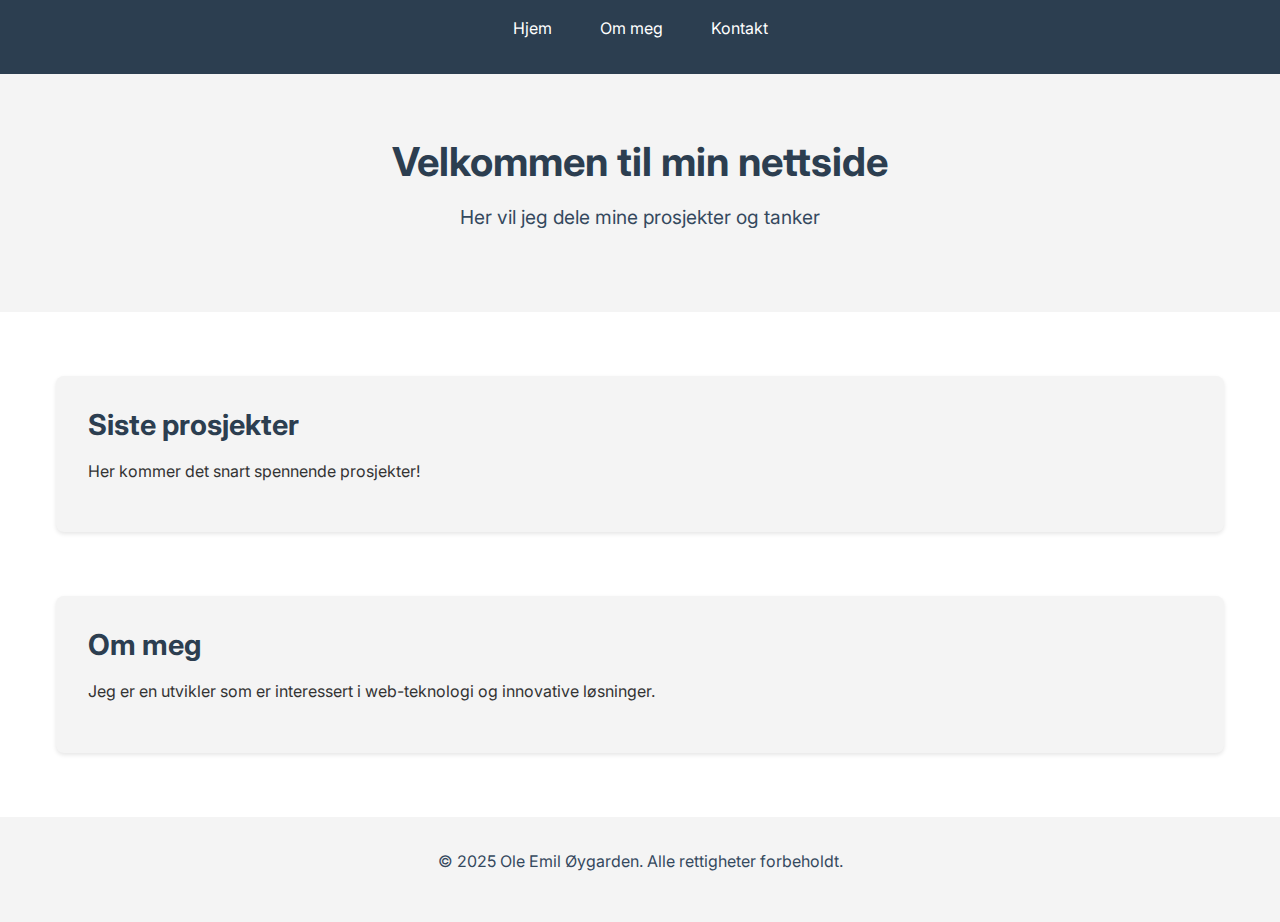
==== index.html @ d4e992e5 "Endret navn til Ole Emil Øygarden" ====
<!DOCTYPE html>
<html lang="no">
<head>
    <!-- 
    Meta-tagger er viktige for:
    - Riktig tegnsett (charset)
    - Responsivt design (viewport)
    - SEO (søkemotoroptimalisering)
    -->
    <meta charset="UTF-8">
    <meta name="viewport" content="width=device-width, initial-scale=1.0">
    <title>Ole Emil Øygarden</title>
    
    <!-- 
    CSS-filer lastes i denne rekkefølgen fordi:
    1. variables.css definerer globale variabler
    2. normalize.css nullstiller nettleser-standarder
    3. main.css inneholder dine egne stiler
    -->
    <link rel="stylesheet" href="css/variables.css">
    <link rel="stylesheet" href="css/normalize.css">
    <link rel="stylesheet" href="css/main.css">
    
    <!-- 
    Google Fonts gir deg tilgang til profesjonelle fonter
    Du kan endre fonten ved å bytte 'Inter' med en annen font fra fonts.google.com 
    -->
    <link rel="stylesheet" href="https://fonts.googleapis.com/css2?family=Inter:wght@400;500;700&display=swap">
</head>
<body>
    <!-- 
    Navigasjonsmenyen (nav) vises øverst på alle sider
    For å legge til flere menypunkter, legg til flere <li> elementer
    -->
    <nav>
        <div class="container">
            <ul>
                <li><a href="index.html">Hjem</a></li>
                <li><a href="pages/about.html">Om meg</a></li>
                <li><a href="pages/contact.html">Kontakt</a></li>
            </ul>
        </div>
    </nav>

    <!-- 
    Header-seksjonen er det første besøkende ser
    Dette er et bra sted å endre hovedoverskriften og intro-teksten
    -->
    <header>
        <div class="container">
            <h1>Velkommen til min nettside</h1>
            <p>Her vil jeg dele mine prosjekter og tanker</p>
        </div>
    </header>

    <!-- 
    Hovedinnholdet på siden organiseres i seksjoner
    Hver content-section får automatisk styling fra CSS
    Du kan legge til flere seksjoner ved å kopiere hele section-blokken
    -->
    <main class="container">
        <section class="content-section">
            <h2>Siste prosjekter</h2>
            <p>Her kommer det snart spennende prosjekter!</p>
        </section>

        <section class="content-section">
            <h2>Om meg</h2>
            <p>Jeg er en utvikler som er interessert i web-teknologi og innovative løsninger.</p>
        </section>
    </main>

    <!-- 
    Footer vises nederst på alle sider
    Her kan du legge til kontaktinfo, sosiale medier-lenker, eller andre viktige lenker
    -->
    <footer>
        <div class="container">
            <p>&copy; 2025 Ole Emil Øygarden. Alle rettigheter forbeholdt.</p>
        </div>
    </footer>

    <!-- 
    JavaScript-filen lastes til slutt for bedre ytelse
    Her kan du legge til interaktiv funksjonalitet senere
    -->
    <script src="js/main.js"></script>
</body>
</html>
---- css/variables.css ----
/* variables.css */
:root {
    /* 
    Fargepalett - Endre disse verdiene for å oppdatere alle farger på nettsiden
    Du kan finne nye farger ved å bruke verktøy som coolors.co 
    */
    --primary-color: #2c3e50;    /* Hovedfarge, brukes i navigasjon */
    --secondary-color: #34495e;   /* Sekundærfarge, brukes for hover-effekter */
    --accent-color: #3498db;      /* Aksentfarge, brukes for å fremheve elementer */
    --background-color: #ffffff;  /* Bakgrunnsfarge for hele siden */
    --text-color: #333333;       /* Standard tekstfarge */
    --light-gray: #f4f4f4;       /* Brukes for å skille seksjoner */
    
    /* 
    Typografi - Disse verdiene styrer all tekst på nettsiden
    Endre font-family for å bruke andre fonter (husk å oppdatere Google Fonts lenken i HTML)
    */
    --font-primary: 'Inter', system-ui, -apple-system, sans-serif;
    --font-size-base: 16px;      /* Grunnleggende tekststørrelse */
    --line-height-base: 1.6;     /* Linjehøyde for bedre lesbarhet */
    
    /* 
    Spacing - Disse verdiene brukes for å skape konsistent mellomrom
    Endre disse for å justere luft mellom elementer 
    */
    --spacing-xs: 0.25rem;       /* 4px - Minimalt mellomrom */
    --spacing-sm: 0.5rem;        /* 8px - Lite mellomrom */
    --spacing-md: 1rem;          /* 16px - Standard mellomrom */
    --spacing-lg: 2rem;          /* 32px - Stort mellomrom */
    --spacing-xl: 4rem;          /* 64px - Ekstra stort mellomrom */
    
    /* 
    Container - Styrer bredden på innholdet
    Endre max-width for å gjøre siden bredere eller smalere
    */
    --max-width: 1200px;
    --content-padding: var(--spacing-md);
    
    /* 
    Border - Styrer utseendet på kanter og avrundede hjørner
    Endre disse for å justere visuell stil på bokser og knapper
    */
    --border-radius: 8px;
    --border-width: 1px;
    --border-color: #e1e1e1;
}
---- css/main.css ----
/* main.css */

/*
===============================
GRUNNLEGGENDE LAYOUT
===============================
Container-klassen brukes for å sentrere innhold og gi konsistent bredde.
Den brukes rundt hovedinnholdet i hver seksjon av nettsiden.
*/
.container {
    max-width: var(--max-width);        /* Maksbredde fra variables.css */
    margin: 0 auto;                     /* Sentrerer innholdet horisontalt */
    padding: 0 var(--content-padding);  /* Gir luft på sidene */
}

/*
===============================
NAVIGASJONSMENY
===============================
Styler navigasjonsmenyen øverst på siden.
For å endre menyens utseende kan du justere:
- background-color for å endre bakgrunnsfargen
- padding for å endre høyden
- gap for å endre avstanden mellom lenkene
*/
nav {
    background-color: var(--primary-color);
    padding: var(--spacing-md) 0;
    color: white;
}

/* Fjerner punkter fra menylisten og setter opp horisontal meny */
nav ul {
    list-style: none;
    display: flex;                /* Gjør menyen horisontal */
    gap: var(--spacing-md);      /* Mellomrom mellom menyvalg */
    justify-content: center;      /* Sentrerer menyvalgene */
}

/* Styling av lenker i navigasjonsmenyen */
nav a {
    color: white;
    text-decoration: none;
    padding: var(--spacing-sm) var(--spacing-md);
    border-radius: var(--border-radius);
    transition: background-color 0.3s ease; /* Myk overgang ved hover */
}

/* Hover-effekt når man holder musepekeren over lenker */
nav a:hover {
    background-color: var(--secondary-color);
}

/*
===============================
HEADER-SEKSJON
===============================
Styler den store header-seksjonen øverst på siden.
Dette er det første besøkende ser, så det er viktig at den ser bra ut.
*/
header {
    background-color: var(--light-gray);
    padding: var(--spacing-xl) 0;        /* Stor vertikal padding for visuell effekt */
    margin-bottom: var(--spacing-xl);    /* Luft under headeren */
    text-align: center;                  /* Sentrert tekst */
}

/* Styling av overskrift i header */
header h1 {
    color: var(--primary-color);
    margin-bottom: var(--spacing-md);
    font-size: 2.5rem;                   /* Stor overskrift */
}

/* Styling av undertekst i header */
header p {
    color: var(--secondary-color);
    font-size: 1.2rem;                   /* Litt større enn normal tekst */
}

/*
===============================
INNHOLDSSEKSJONER
===============================
Styler de ulike innholdsseksjonene på siden.
Hver seksjon er en 'content-section' med egen bakgrunn og padding.
*/
.content-section {
    background-color: var(--light-gray);
    padding: var(--spacing-lg);          /* God padding rundt innholdet */
    margin-bottom: var(--spacing-xl);    /* Luft mellom seksjoner */
    border-radius: var(--border-radius); /* Avrundede hjørner */
    box-shadow: 0 2px 4px rgba(0,0,0,0.1); /* Lett skygge for dybde */
}

/* Styling av overskrifter i innholdsseksjoner */
.content-section h2 {
    color: var(--primary-color);
    margin-bottom: var(--spacing-md);
    font-size: 1.8rem;
}

/* Styling av tekst i innholdsseksjoner */
.content-section p {
    color: var(--text-color);
    margin-bottom: var(--spacing-md);
    line-height: var(--line-height-base);
}

/*
===============================
FOOTER (BUNNTEKST)
===============================
Styler bunnteksten som vises nederst på siden.
*/
footer {
    background-color: var(--light-gray);
    padding: var(--spacing-lg) 0;
    margin-top: var(--spacing-xl);
    text-align: center;
}

footer p {
    color: var(--secondary-color);
}

/*
===============================
RESPONSIVE DESIGN
===============================
Disse reglene trer i kraft på mindre skjermer (under 768px bredde).
Dette sikrer at nettsiden ser bra ut på mobil og nettbrett.
*/
@media (max-width: 768px) {
    /* Endrer navigasjonsmenyen til vertikal på små skjermer */
    nav ul {
        flex-direction: column;    /* Stacker menyvalg vertikalt */
        align-items: center;       /* Sentrerer menyvalg */
        gap: var(--spacing-sm);    /* Mindre mellomrom mellom valg */
    }
    
    /* Justerer header-padding på små skjermer */
    header {
        padding: var(--spacing-lg) 0;
    }
    
    /* Mindre tekststørrelser på mobil */
    header h1 {
        font-size: 2rem;
    }
    
    /* Mindre padding i innholdsseksjoner */
    .content-section {
        padding: var(--spacing-md);
    }
}

/*
===============================
NYTTIGE HJELPEKLASSER
===============================
Disse klassene kan du legge til på HTML-elementer for å oppnå
spesifikke stiler uten å måtte skrive ny CSS.
*/
.text-center { text-align: center; }
.margin-bottom { margin-bottom: var(--spacing-lg); }
.padding-large { padding: var(--spacing-xl); }
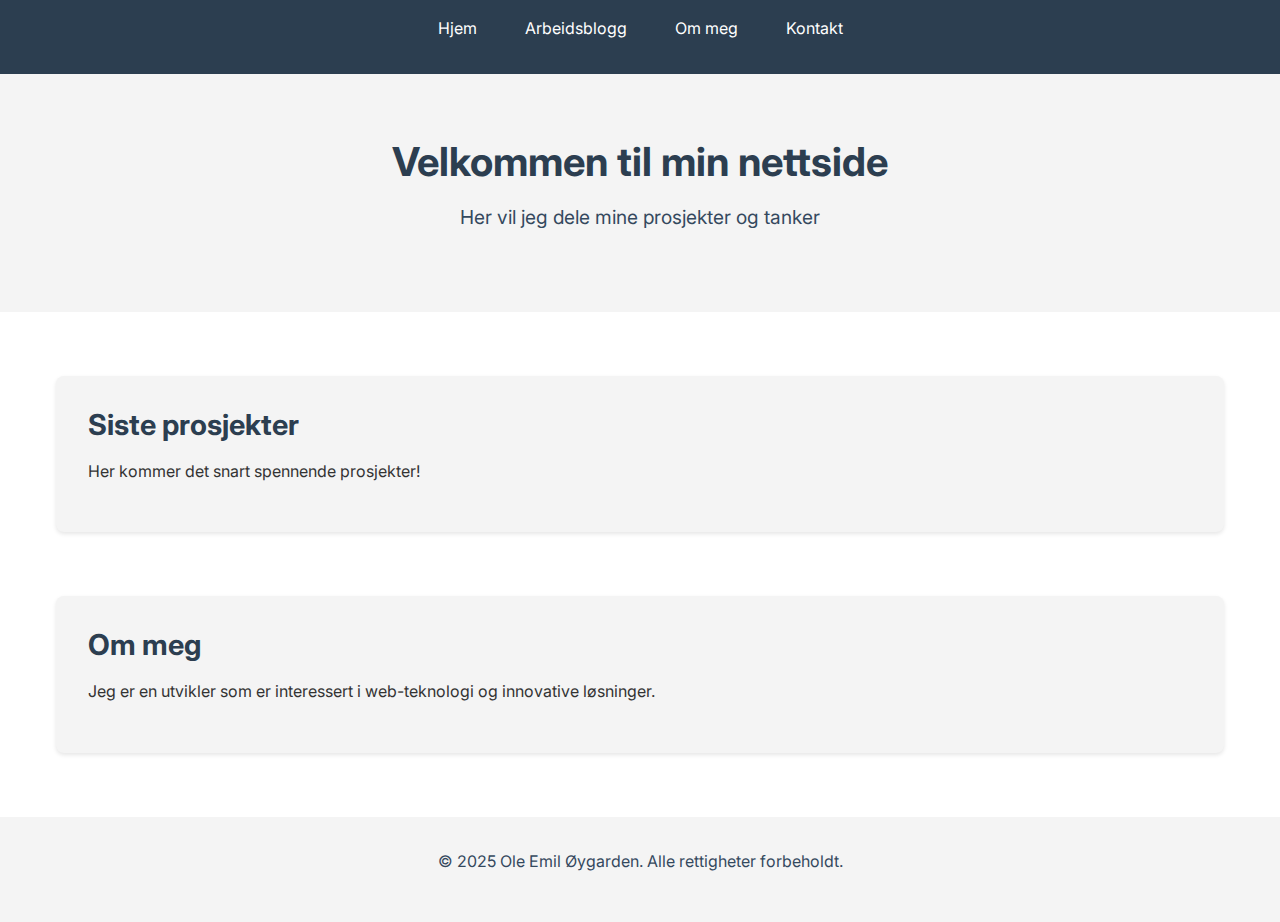
==== commit ad755e43: "Lagt til Blogg fane" ====
--- a/index.html
+++ b/index.html
@@ -36,6 +36,7 @@
         <div class="container">
             <ul>
                 <li><a href="index.html">Hjem</a></li>
+                <li><a href="pages/blogg.html">Arbeidsblogg</a></li>
                 <li><a href="pages/about.html">Om meg</a></li>
                 <li><a href="pages/contact.html">Kontakt</a></li>
             </ul>
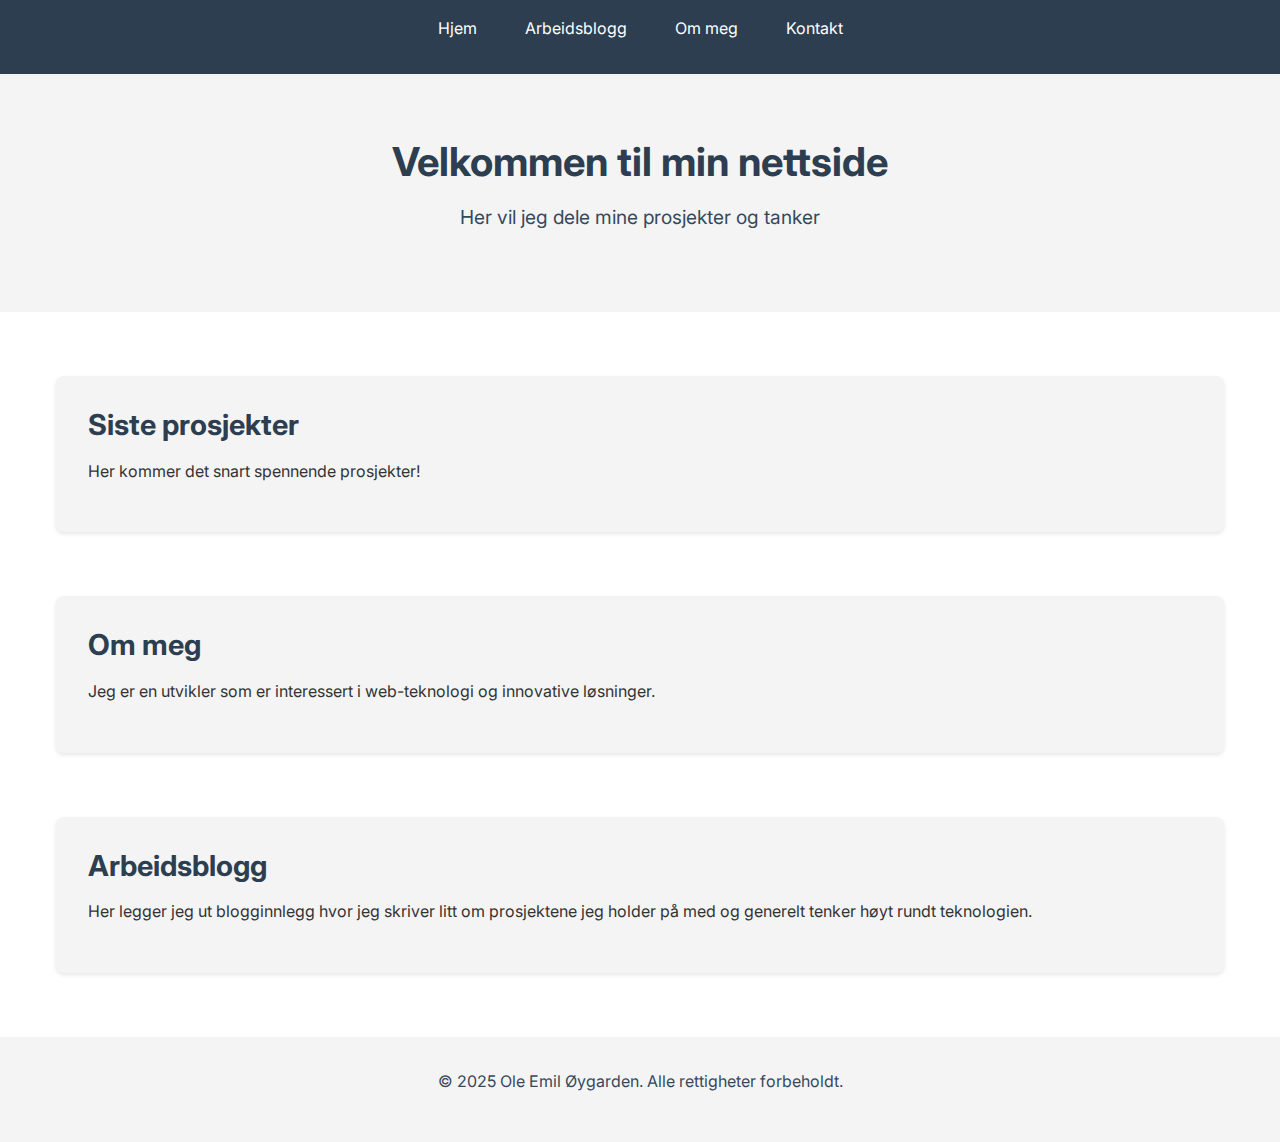
==== commit 0b0f47a7: "Lagt til Blogg card" ====
--- a/index.html
+++ b/index.html
@@ -69,6 +69,11 @@
             <h2>Om meg</h2>
             <p>Jeg er en utvikler som er interessert i web-teknologi og innovative løsninger.</p>
         </section>
+
+        <section class="content-section">
+            <h2>Arbeidsblogg</h2>
+            <p>Her legger jeg ut blogginnlegg hvor jeg skriver litt om prosjektene jeg holder på med og generelt tenker høyt rundt teknologien.</p>
+        </section>
     </main>
 
     <!-- 
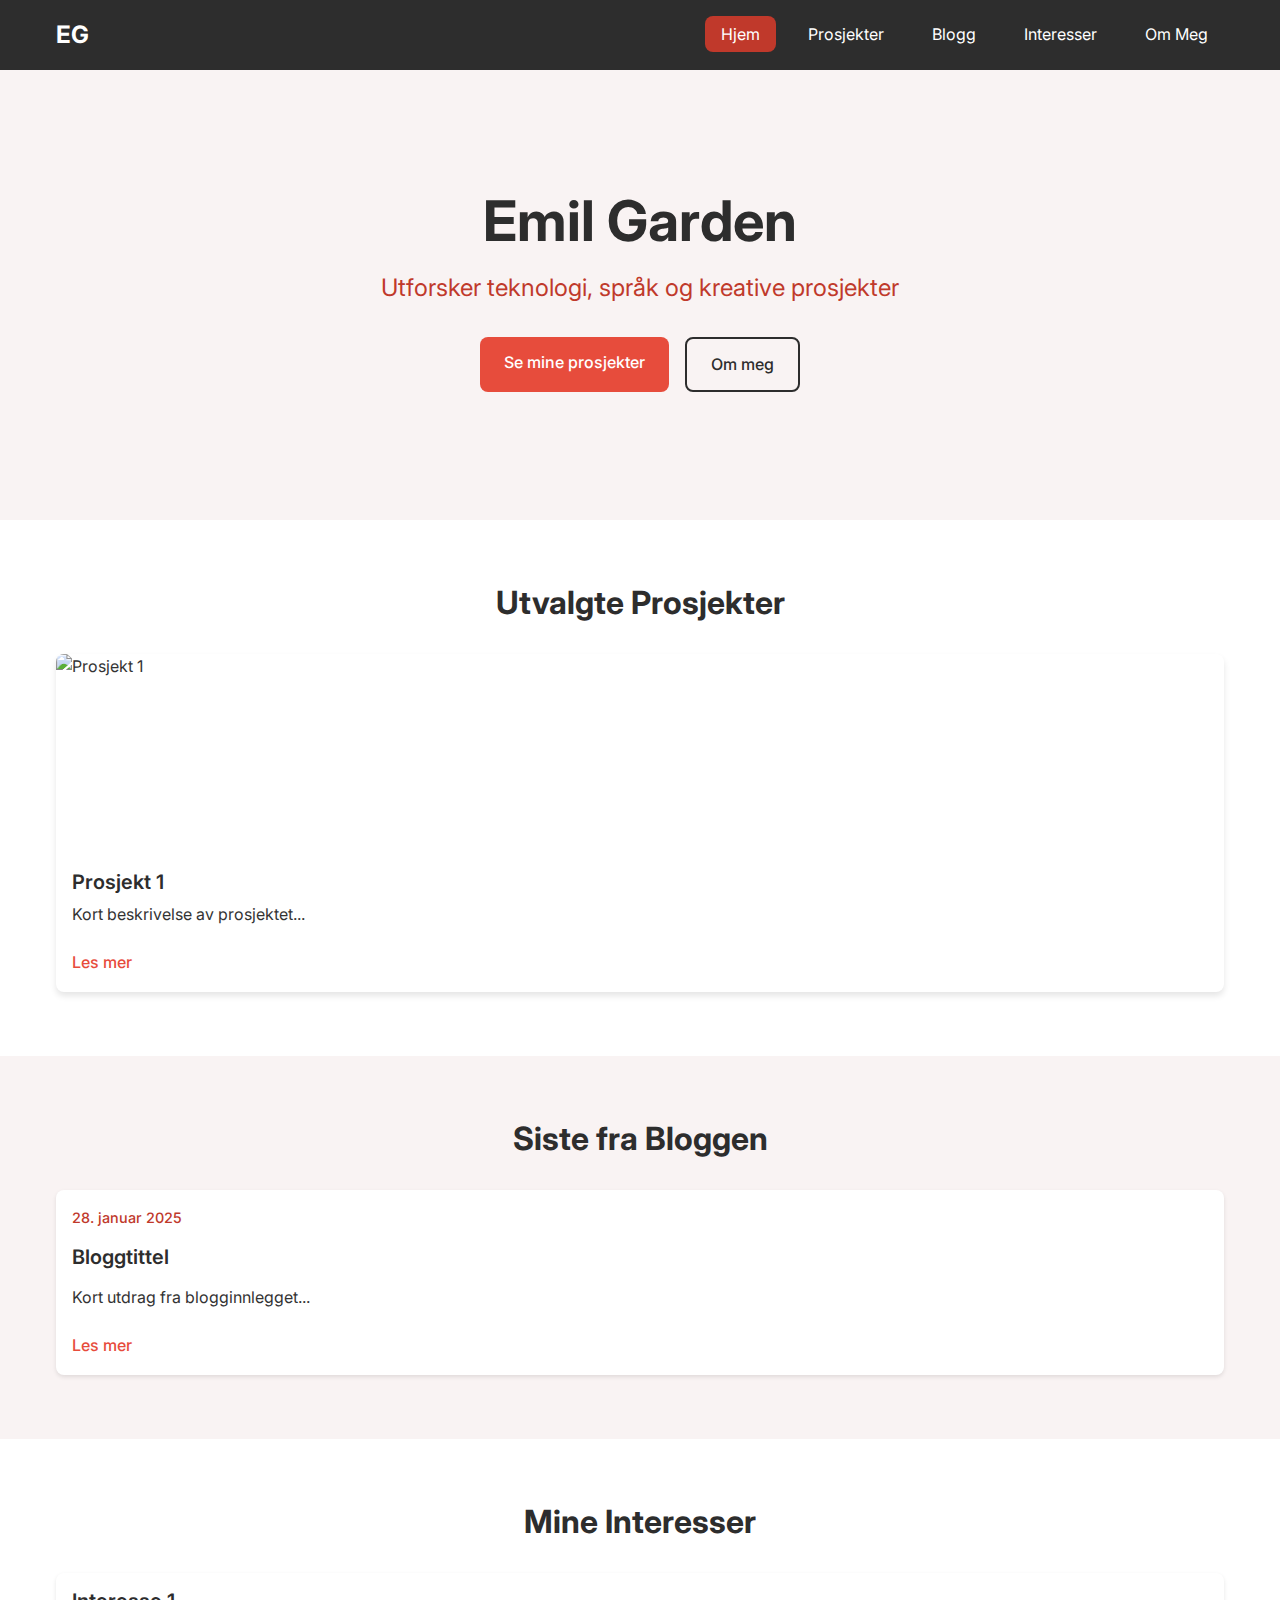
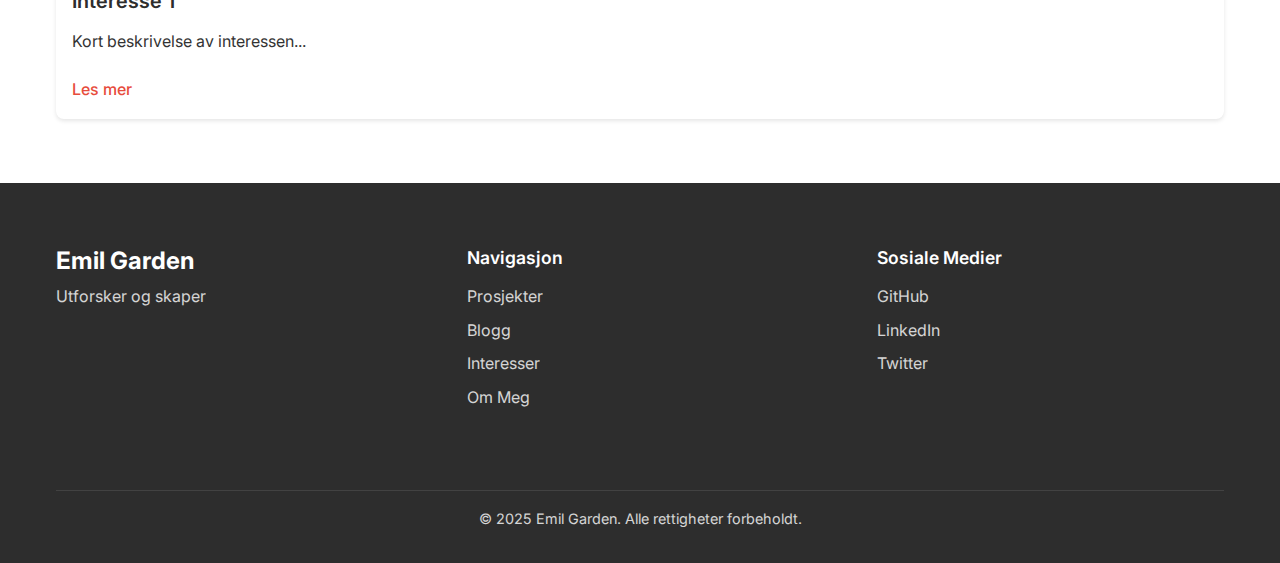
==== commit 5383b0c7: "Lagt inn masse som første iterasjon" ====
--- a/index.html
+++ b/index.html
@@ -1,95 +1,134 @@
 <!DOCTYPE html>
 <html lang="no">
 <head>
-    <!-- 
-    Meta-tagger er viktige for:
-    - Riktig tegnsett (charset)
-    - Responsivt design (viewport)
-    - SEO (søkemotoroptimalisering)
-    -->
     <meta charset="UTF-8">
     <meta name="viewport" content="width=device-width, initial-scale=1.0">
-    <title>Ole Emil Øygarden</title>
-    
-    <!-- 
-    CSS-filer lastes i denne rekkefølgen fordi:
-    1. variables.css definerer globale variabler
-    2. normalize.css nullstiller nettleser-standarder
-    3. main.css inneholder dine egne stiler
-    -->
+    <title>Emil Garden - Portfolio & Blog</title>
     <link rel="stylesheet" href="css/variables.css">
     <link rel="stylesheet" href="css/normalize.css">
     <link rel="stylesheet" href="css/main.css">
-    
-    <!-- 
-    Google Fonts gir deg tilgang til profesjonelle fonter
-    Du kan endre fonten ved å bytte 'Inter' med en annen font fra fonts.google.com 
-    -->
     <link rel="stylesheet" href="https://fonts.googleapis.com/css2?family=Inter:wght@400;500;700&display=swap">
 </head>
 <body>
-    <!-- 
-    Navigasjonsmenyen (nav) vises øverst på alle sider
-    For å legge til flere menypunkter, legg til flere <li> elementer
-    -->
-    <nav>
+    <!-- Hovednavigasjon -->
+    <nav class="main-nav">
         <div class="container">
-            <ul>
-                <li><a href="index.html">Hjem</a></li>
-                <li><a href="pages/blogg.html">Arbeidsblogg</a></li>
-                <li><a href="pages/about.html">Om meg</a></li>
-                <li><a href="pages/contact.html">Kontakt</a></li>
-            </ul>
+            <div class="nav-content">
+                <div class="nav-brand">
+                    <a href="index.html">EG</a>
+                </div>
+                <ul class="nav-links">
+                    <li><a href="index.html" class="active">Hjem</a></li>
+                    <li><a href="prosjekter/index.html">Prosjekter</a></li>
+                    <li><a href="blogg/index.html">Blogg</a></li>
+                    <li><a href="interesser/index.html">Interesser</a></li>
+                    <li><a href="om/index.html">Om Meg</a></li>
+                </ul>
+            </div>
         </div>
     </nav>
 
-    <!-- 
-    Header-seksjonen er det første besøkende ser
-    Dette er et bra sted å endre hovedoverskriften og intro-teksten
-    -->
-    <header>
+    <!-- Hero-seksjon -->
+    <header class="hero">
         <div class="container">
-            <h1>Velkommen til min nettside</h1>
-            <p>Her vil jeg dele mine prosjekter og tanker</p>
+            <div class="hero-content">
+                <h1>Emil Garden</h1>
+                <p class="hero-subtitle">Utforsker teknologi, språk og kreative prosjekter</p>
+                <div class="hero-buttons">
+                    <a href="prosjekter/index.html" class="btn btn-primary">Se mine prosjekter</a>
+                    <a href="om/index.html" class="btn btn-secondary">Om meg</a>
+                </div>
+            </div>
         </div>
     </header>
 
-    <!-- 
-    Hovedinnholdet på siden organiseres i seksjoner
-    Hver content-section får automatisk styling fra CSS
-    Du kan legge til flere seksjoner ved å kopiere hele section-blokken
-    -->
-    <main class="container">
-        <section class="content-section">
-            <h2>Siste prosjekter</h2>
-            <p>Her kommer det snart spennende prosjekter!</p>
+    <main>
+        <!-- Utvalgte prosjekter -->
+        <section class="featured-projects">
+            <div class="container">
+                <h2 class="section-title">Utvalgte Prosjekter</h2>
+                <div class="project-grid">
+                    <!-- Prosjektkort vil legges til her -->
+                    <article class="project-card">
+                        <div class="project-image">
+                            <img src="assets/images/placeholder.jpg" alt="Prosjekt 1">
+                        </div>
+                        <div class="project-content">
+                            <h3>Prosjekt 1</h3>
+                            <p>Kort beskrivelse av prosjektet...</p>
+                            <a href="#" class="project-link">Les mer</a>
+                        </div>
+                    </article>
+                    <!-- Flere prosjektkort her -->
+                </div>
+            </div>
         </section>
 
-        <section class="content-section">
-            <h2>Om meg</h2>
-            <p>Jeg er en utvikler som er interessert i web-teknologi og innovative løsninger.</p>
+        <!-- Siste blogginnlegg -->
+        <section class="latest-posts">
+            <div class="container">
+                <h2 class="section-title">Siste fra Bloggen</h2>
+                <div class="post-grid">
+                    <article class="post-card">
+                        <div class="post-content">
+                            <span class="post-date">28. januar 2025</span>
+                            <h3>Bloggtittel</h3>
+                            <p>Kort utdrag fra blogginnlegget...</p>
+                            <a href="#" class="post-link">Les mer</a>
+                        </div>
+                    </article>
+                    <!-- Flere bloggkort her -->
+                </div>
+            </div>
         </section>
 
-        <section class="content-section">
-            <h2>Arbeidsblogg</h2>
-            <p>Her legger jeg ut blogginnlegg hvor jeg skriver litt om prosjektene jeg holder på med og generelt tenker høyt rundt teknologien.</p>
+        <!-- Interesser -->
+        <section class="interests">
+            <div class="container">
+                <h2 class="section-title">Mine Interesser</h2>
+                <div class="interests-grid">
+                    <article class="interest-card">
+                        <div class="interest-content">
+                            <h3>Interesse 1</h3>
+                            <p>Kort beskrivelse av interessen...</p>
+                            <a href="#" class="interest-link">Les mer</a>
+                        </div>
+                    </article>
+                    <!-- Flere interessekort her -->
+                </div>
+            </div>
         </section>
     </main>
 
-    <!-- 
-    Footer vises nederst på alle sider
-    Her kan du legge til kontaktinfo, sosiale medier-lenker, eller andre viktige lenker
-    -->
     <footer>
         <div class="container">
-            <p>&copy; 2025 Ole Emil Øygarden. Alle rettigheter forbeholdt.</p>
+            <div class="footer-content">
+                <div class="footer-left">
+                    <h3>Emil Garden</h3>
+                    <p>Utforsker og skaper</p>
+                </div>
+                <div class="footer-nav">
+                    <h4>Navigasjon</h4>
+                    <ul>
+                        <li><a href="prosjekter/index.html">Prosjekter</a></li>
+                        <li><a href="blogg/index.html">Blogg</a></li>
+                        <li><a href="interesser/index.html">Interesser</a></li>
+                        <li><a href="om/index.html">Om Meg</a></li>
+                    </ul>
+                </div>
+                <div class="footer-social">
+                    <h4>Sosiale Medier</h4>
+                    <ul>
+                        <li><a href="#">GitHub</a></li>
+                        <li><a href="#">LinkedIn</a></li>
+                        <li><a href="#">Twitter</a></li>
+                    </ul>
+                </div>
+            </div>
+            <div class="footer-bottom">
+                <p>&copy; 2025 Emil Garden. Alle rettigheter forbeholdt.</p>
+            </div>
         </div>
     </footer>
-
-    <!-- 
-    JavaScript-filen lastes til slutt for bedre ytelse
-    Her kan du legge til interaktiv funksjonalitet senere
-    -->
-    <script src="js/main.js"></script>
 </body>
 </html>--- a/css/variables.css
+++ b/css/variables.css
@@ -4,12 +4,12 @@
     Fargepalett - Endre disse verdiene for å oppdatere alle farger på nettsiden
     Du kan finne nye farger ved å bruke verktøy som coolors.co 
     */
-    --primary-color: #2c3e50;    /* Hovedfarge, brukes i navigasjon */
-    --secondary-color: #34495e;   /* Sekundærfarge, brukes for hover-effekter */
-    --accent-color: #3498db;      /* Aksentfarge, brukes for å fremheve elementer */
-    --background-color: #ffffff;  /* Bakgrunnsfarge for hele siden */
-    --text-color: #333333;       /* Standard tekstfarge */
-    --light-gray: #f4f4f4;       /* Brukes for å skille seksjoner */
+    --primary-color: #2D2D2D;     /* Mørk grå - for header */
+    --secondary-color: #C0392B;   /* Dyp rød - for hover */
+    --accent-color: #E74C3C;      /* Livlig rød - for aksenter */
+    --background-color: #FFFFFF;  /* Ren hvit - for bakgrunn */
+    --text-color: #333333;       /* Nesten svart - for tekst */
+    --light-gray: #F9F3F3;       /* Rosa-tonet lys - for seksjoner */
     
     /* 
     Typografi - Disse verdiene styrer all tekst på nettsiden
--- a/css/main.css
+++ b/css/main.css
@@ -2,166 +2,498 @@
 
 /*
 ===============================
-GRUNNLEGGENDE LAYOUT
-===============================
-Container-klassen brukes for å sentrere innhold og gi konsistent bredde.
-Den brukes rundt hovedinnholdet i hver seksjon av nettsiden.
-*/
-.container {
-    max-width: var(--max-width);        /* Maksbredde fra variables.css */
-    margin: 0 auto;                     /* Sentrerer innholdet horisontalt */
-    padding: 0 var(--content-padding);  /* Gir luft på sidene */
-}
-
-/*
-===============================
-NAVIGASJONSMENY
-===============================
-Styler navigasjonsmenyen øverst på siden.
-For å endre menyens utseende kan du justere:
-- background-color for å endre bakgrunnsfargen
-- padding for å endre høyden
-- gap for å endre avstanden mellom lenkene
-*/
-nav {
+GENERELLE STILER
+===============================
+*/
+/* Container begrenser innholdets bredde og sentrerer det på siden
+   --max-width og --spacing-md er definert i variables.css */
+   .container {
+    max-width: var(--max-width);
+    margin: 0 auto; /* Sentrerer container horisontalt */
+    padding: 0 var(--spacing-md); /* Legger til luft på sidene */
+}
+
+/* Styling for alle seksjoners overskrifter */
+.section-title {
+    font-size: 2rem; /* Størrelse på overskrift */
+    color: var(--primary-color); /* Fargen definert i variables.css */
+    margin-bottom: var(--spacing-lg); /* Avstand til innholdet under */
+    text-align: center;
+}
+
+/* Basis knappestil som brukes av alle knapper */
+.btn {
+    display: inline-block;
+    padding: 0.8rem 1.5rem; /* Indre spacing: 0.8rem topp/bunn, 1.5rem høyre/venstre */
+    border-radius: var(--border-radius); /* Runde hjørner */
+    text-decoration: none; /* Fjerner understreking */
+    font-weight: 500; /* Medium font-weight */
+    transition: all 0.3s ease; /* Smooth overgang ved hover */
+}
+
+/* Primær knapp - fylt bakgrunn */
+.btn-primary {
+    background-color: var(--accent-color);
+    color: white;
+}
+
+.btn-primary:hover {
+    background-color: var(--secondary-color); /* Endrer farge ved hover */
+}
+
+/* Sekundær knapp - kun border */
+.btn-secondary {
+    background-color: transparent;
+    color: var(--primary-color);
+    border: 2px solid var(--primary-color);
+}
+
+.btn-secondary:hover {
+    background-color: var(--primary-color);
+    color: white;
+}
+
+/*
+===============================
+NAVIGASJON
+===============================
+*/
+/* Hovednavigasjonsbar som sitter fast øverst */
+.main-nav {
     background-color: var(--primary-color);
     padding: var(--spacing-md) 0;
-    color: white;
-}
-
-/* Fjerner punkter fra menylisten og setter opp horisontal meny */
-nav ul {
+    position: fixed; /* Holder nav-baren fast øverst */
+    width: 100%;
+    top: 0;
+    z-index: 1000; /* Sikrer at nav-baren ligger over alt annet innhold */
+}
+
+/* Flex-container for logo og meny */
+.nav-content {
+    display: flex;
+    justify-content: space-between;
+    align-items: center;
+}
+
+/* Logo-container */
+.nav-brand {
+    margin-right: var(--spacing-lg);
+}
+
+/* Logo-lenke styling */
+.nav-brand a {
+    color: white;
+    font-size: 1.5rem;
+    font-weight: 700; /* Bold tekst */
+    text-decoration: none;
+}
+
+/* Meny-liste container */
+.nav-links {
+    display: flex;
+    gap: var(--spacing-md); /* Mellomrom mellom meny-elementer */
     list-style: none;
-    display: flex;                /* Gjør menyen horisontal */
-    gap: var(--spacing-md);      /* Mellomrom mellom menyvalg */
-    justify-content: center;      /* Sentrerer menyvalgene */
-}
-
-/* Styling av lenker i navigasjonsmenyen */
-nav a {
-    color: white;
-    text-decoration: none;
-    padding: var(--spacing-sm) var(--spacing-md);
+    margin: 0;
+    padding: 0;
+}
+
+/* Styling av meny-lenker */
+.nav-links a {
+    color: white;
+    text-decoration: none;
+    padding: 0.5rem 1rem;
     border-radius: var(--border-radius);
-    transition: background-color 0.3s ease; /* Myk overgang ved hover */
-}
-
-/* Hover-effekt når man holder musepekeren over lenker */
-nav a:hover {
+    transition: background-color 0.3s ease;
+}
+
+/* Hover og aktiv tilstand for meny-lenker */
+.nav-links a:hover,
+.nav-links a.active {
     background-color: var(--secondary-color);
 }
 
 /*
 ===============================
-HEADER-SEKSJON
-===============================
-Styler den store header-seksjonen øverst på siden.
-Dette er det første besøkende ser, så det er viktig at den ser bra ut.
-*/
-header {
+HERO-SEKSJON
+===============================
+*/
+/* Hero-seksjon - første synlige del av siden */
+.hero {
+    padding: calc(var(--spacing-xl) * 2) 0;
     background-color: var(--light-gray);
-    padding: var(--spacing-xl) 0;        /* Stor vertikal padding for visuell effekt */
-    margin-bottom: var(--spacing-xl);    /* Luft under headeren */
-    text-align: center;                  /* Sentrert tekst */
-}
-
-/* Styling av overskrift i header */
-header h1 {
+    margin-top: 60px; /* Kompenserer for fixed nav-bar */
+}
+
+/* Sentrert innhold i hero-seksjonen */
+.hero-content {
+    text-align: center;
+    max-width: 800px; /* Begrenser tekstbredden for bedre lesbarhet */
+    margin: 0 auto;
+}
+
+/* Hovedoverskrift i hero */
+.hero h1 {
+    font-size: 3.5rem;
     color: var(--primary-color);
     margin-bottom: var(--spacing-md);
-    font-size: 2.5rem;                   /* Stor overskrift */
-}
-
-/* Styling av undertekst i header */
-header p {
+    font-weight: 700;
+}
+
+/* Undertekst i hero */
+.hero-subtitle {
+    font-size: 1.5rem;
     color: var(--secondary-color);
-    font-size: 1.2rem;                   /* Litt større enn normal tekst */
-}
-
-/*
-===============================
-INNHOLDSSEKSJONER
-===============================
-Styler de ulike innholdsseksjonene på siden.
-Hver seksjon er en 'content-section' med egen bakgrunn og padding.
-*/
-.content-section {
-    background-color: var(--light-gray);
-    padding: var(--spacing-lg);          /* God padding rundt innholdet */
-    margin-bottom: var(--spacing-xl);    /* Luft mellom seksjoner */
-    border-radius: var(--border-radius); /* Avrundede hjørner */
-    box-shadow: 0 2px 4px rgba(0,0,0,0.1); /* Lett skygge for dybde */
-}
-
-/* Styling av overskrifter i innholdsseksjoner */
-.content-section h2 {
+    margin-bottom: var(--spacing-lg);
+    line-height: 1.4; /* Øker linjehøyde for bedre lesbarhet */
+}
+
+/* Container for knapper i hero */
+.hero-buttons {
+    display: flex;
+    gap: var(--spacing-md);
+    justify-content: center;
+}
+
+/*
+===============================
+PROSJEKT-GRID
+===============================
+*/
+/* Seksjon for fremhevede prosjekter */
+.featured-projects {
+    padding: var(--spacing-xl) 0;
+    background-color: white;
+}
+
+/* Grid-layout for prosjektkort */
+.project-grid {
+    display: grid;
+    grid-template-columns: repeat(auto-fit, minmax(300px, 1fr)); /* Responsive grid */
+    gap: var(--spacing-lg);
+}
+
+/* Styling av hvert prosjektkort */
+.project-card {
+    background: white;
+    border-radius: var(--border-radius);
+    overflow: hidden;
+    box-shadow: 0 4px 6px rgba(0, 0, 0, 0.1);
+    transition: transform 0.3s ease;
+}
+
+/* Hover-effekt på prosjektkort */
+.project-card:hover {
+    transform: translateY(-5px); /* Løfter kortet litt opp */
+}
+
+/* Container for prosjektbilde */
+.project-image {
+    width: 100%;
+    height: 200px;
+    overflow: hidden;
+}
+
+/* Styling av prosjektbilder */
+.project-image img {
+    width: 100%;
+    height: 100%;
+    object-fit: cover; /* Sikrer at bildet fyller containeren uten å strekkes */
+}
+
+/* Tekstinnhold i prosjektkort */
+.project-content {
+    padding: var(--spacing-md);
+}
+
+/* Prosjekttittel */
+.project-content h3 {
     color: var(--primary-color);
-    margin-bottom: var(--spacing-md);
-    font-size: 1.8rem;
-}
-
-/* Styling av tekst i innholdsseksjoner */
-.content-section p {
+    margin-bottom: var(--spacing-sm);
+    font-size: 1.25rem;
+    font-weight: 600;
+}
+
+/* Prosjektbeskrivelse */
+.project-content p {
     color: var(--text-color);
     margin-bottom: var(--spacing-md);
-    line-height: var(--line-height-base);
-}
-
-/*
-===============================
-FOOTER (BUNNTEKST)
-===============================
-Styler bunnteksten som vises nederst på siden.
-*/
+    line-height: 1.5;
+}
+
+/* Les mer-lenke i prosjektkort */
+.project-link {
+    color: var(--accent-color);
+    text-decoration: none;
+    font-weight: 500;
+    display: inline-block;
+    margin-top: var(--spacing-sm);
+}
+
+.project-link:hover {
+    text-decoration: underline;
+}
+
+/*
+===============================
+BLOGG-GRID
+===============================
+*/
+/* Bloggseksjon */
+.latest-posts {
+    padding: var(--spacing-xl) 0;
+    background-color: var(--light-gray);
+}
+
+/* Grid for bloggkort */
+.post-grid {
+    display: grid;
+    grid-template-columns: repeat(auto-fit, minmax(300px, 1fr));
+    gap: var(--spacing-lg);
+}
+
+/* Styling av bloggkort */
+.post-card {
+    background: white;
+    padding: var(--spacing-md);
+    border-radius: var(--border-radius);
+    box-shadow: 0 2px 4px rgba(0, 0, 0, 0.1);
+}
+
+/* Innholdscontainer i bloggkort */
+.post-content {
+    display: flex;
+    flex-direction: column;
+    gap: var(--spacing-sm);
+}
+
+/* Datostempel på blogginnlegg */
+.post-date {
+    color: var(--secondary-color);
+    font-size: 0.9rem;
+    font-weight: 500;
+}
+
+/* Bloggtittel */
+.post-card h3 {
+    margin: var(--spacing-sm) 0;
+    color: var(--primary-color);
+    font-size: 1.25rem;
+    font-weight: 600;
+}
+
+/* Bloggutdrag */
+.post-card p {
+    color: var(--text-color);
+    line-height: 1.5;
+    margin-bottom: var(--spacing-md);
+}
+
+/* Les mer-lenke i bloggkort */
+.post-link {
+    color: var(--accent-color);
+    text-decoration: none;
+    font-weight: 500;
+}
+
+.post-link:hover {
+    text-decoration: underline;
+}
+
+/*
+===============================
+INTERESSER
+===============================
+*/
+/* Interesseseksjon */
+.interests {
+    padding: var(--spacing-xl) 0;
+    background-color: white;
+}
+
+/* Grid for interessekort */
+.interests-grid {
+    display: grid;
+    grid-template-columns: repeat(auto-fit, minmax(250px, 1fr));
+    gap: var(--spacing-lg);
+}
+
+/* Styling av interessekort */
+.interest-card {
+    padding: var(--spacing-md);
+    background: white;
+    border-radius: var(--border-radius);
+    box-shadow: 0 2px 4px rgba(0, 0, 0, 0.1);
+}
+
+/* Innholdscontainer i interessekort */
+.interest-content {
+    display: flex;
+    flex-direction: column;
+    gap: var(--spacing-sm);
+}
+
+/* Interessetittel */
+.interest-card h3 {
+    color: var(--primary-color);
+    margin-bottom: var(--spacing-sm);
+    font-size: 1.25rem;
+    font-weight: 600;
+}
+
+/* Interessebeskrivelse */
+.interest-card p {
+    color: var(--text-color);
+    line-height: 1.5;
+    margin-bottom: var(--spacing-md);
+}
+
+/* Les mer-lenke i interessekort */
+.interest-link {
+    color: var(--accent-color);
+    text-decoration: none;
+    font-weight: 500;
+}
+
+.interest-link:hover {
+    text-decoration: underline;
+}
+
+/*
+===============================
+FOOTER
+===============================
+*/
+/* Hovedfooter */
 footer {
-    background-color: var(--light-gray);
-    padding: var(--spacing-lg) 0;
-    margin-top: var(--spacing-xl);
+    background-color: var(--primary-color);
+    color: white;
+    padding: var(--spacing-xl) 0 var(--spacing-md);
+}
+
+/* Grid-layout for footer-innhold */
+.footer-content {
+    display: grid;
+    grid-template-columns: repeat(auto-fit, minmax(200px, 1fr));
+    gap: var(--spacing-xl);
+    margin-bottom: var(--spacing-xl);
+}
+
+/* Venstre del av footer med logo og beskrivelse */
+.footer-left h3 {
+    font-size: 1.5rem;
+    margin-bottom: var(--spacing-sm);
+    font-weight: 700;
+}
+
+.footer-left p {
+    opacity: 0.8;
+}
+
+/* Overskrifter i footer-seksjoner */
+.footer-nav h4,
+.footer-social h4 {
+    font-size: 1.1rem;
+    margin-bottom: var(--spacing-md);
+    font-weight: 600;
+}
+
+/* Footer-lister */
+.footer-nav ul,
+.footer-social ul {
+    list-style: none;
+    padding: 0;
+}
+
+/* Footer-listeelementer */
+.footer-nav li,
+.footer-social li {
+    margin-bottom: var(--spacing-sm);
+}
+
+/* Footer-lenker */
+.footer-nav a,
+.footer-social a {
+    color: white;
+    text-decoration: none;
+    opacity: 0.8;
+    transition: opacity 0.3s ease;
+}
+
+.footer-nav a:hover,
+.footer-social a:hover {
+    opacity: 1;
+}
+
+/* Copyright-seksjon i footer */
+.footer-bottom {
     text-align: center;
-}
-
-footer p {
-    color: var(--secondary-color);
+    padding-top: var(--spacing-md);
+    border-top: 1px solid rgba(255, 255, 255, 0.1);
+}
+
+.footer-bottom p {
+    opacity: 0.8;
+    font-size: 0.9rem;
 }
 
 /*
 ===============================
 RESPONSIVE DESIGN
 ===============================
-Disse reglene trer i kraft på mindre skjermer (under 768px bredde).
-Dette sikrer at nettsiden ser bra ut på mobil og nettbrett.
-*/
+*/
+/* Mobilvisning - aktiveres når skjermbredden er mindre enn 768px */
 @media (max-width: 768px) {
-    /* Endrer navigasjonsmenyen til vertikal på små skjermer */
-    nav ul {
-        flex-direction: column;    /* Stacker menyvalg vertikalt */
-        align-items: center;       /* Sentrerer menyvalg */
-        gap: var(--spacing-sm);    /* Mindre mellomrom mellom valg */
-    }
-    
-    /* Justerer header-padding på små skjermer */
-    header {
-        padding: var(--spacing-lg) 0;
-    }
-    
-    /* Mindre tekststørrelser på mobil */
-    header h1 {
-        font-size: 2rem;
-    }
-    
-    /* Mindre padding i innholdsseksjoner */
-    .content-section {
-        padding: var(--spacing-md);
-    }
-}
-
-/*
-===============================
-NYTTIGE HJELPEKLASSER
-===============================
-Disse klassene kan du legge til på HTML-elementer for å oppnå
-spesifikke stiler uten å måtte skrive ny CSS.
-*/
-.text-center { text-align: center; }
-.margin-bottom { margin-bottom: var(--spacing-lg); }
-.padding-large { padding: var(--spacing-xl); }+    /* Endrer navigasjon til vertikal stabling */
+    .nav-content {
+        flex-direction: column;
+        gap: var(--spacing-md);
+    }
+
+    /* Endrer meny til vertikal liste */
+    .nav-links {
+        flex-direction: column;
+        text-align: center;
+        width: 100%;
+    }
+
+    /* Justerer logo-margin for mobil */
+    .nav-brand {
+        margin-right: 0;
+        margin-bottom: var(--spacing-sm);
+    }
+
+    /* Øker margin-top for hero på mobil pga høyere nav */
+    .hero {
+        margin-top: 120px;
+    }
+
+    /* Reduserer tekststørrelser for mobil */
+    .hero h1 {
+        font-size: 2.5rem;
+    }
+
+    .hero-subtitle {
+        font-size: 1.2rem;
+    }
+
+    /* Stacker hero-knapper vertikalt */
+    .hero-buttons {
+        flex-direction: column;
+        gap: var(--spacing-md);
+    }
+
+    /* Endrer footer til én kolonne */
+    .footer-content {
+        grid-template-columns: 1fr;
+        text-align: center;
+        gap: var(--spacing-lg);
+    }
+
+    /* Sentrerer footer-lister */
+    .footer-nav ul,
+    .footer-social ul {
+        display: flex;
+        flex-direction: column;
+        align-items: center;
+    }
+}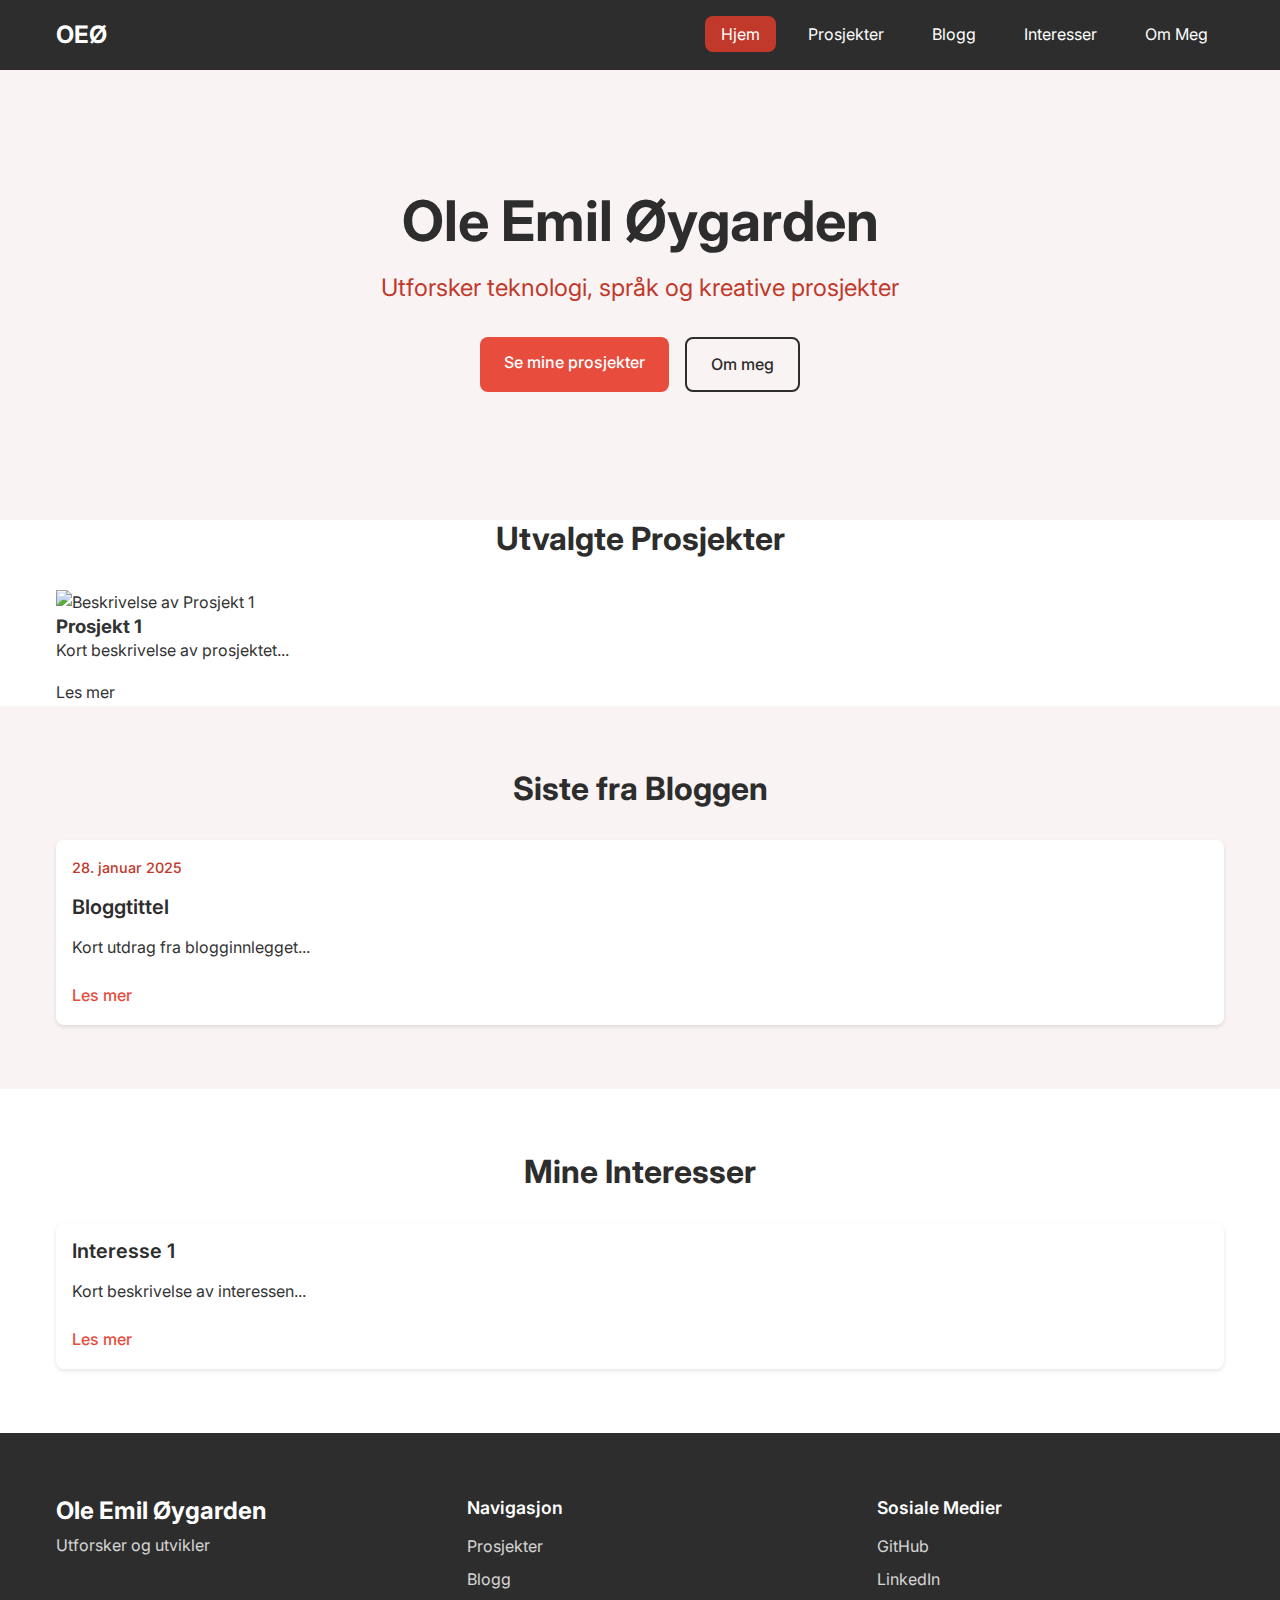
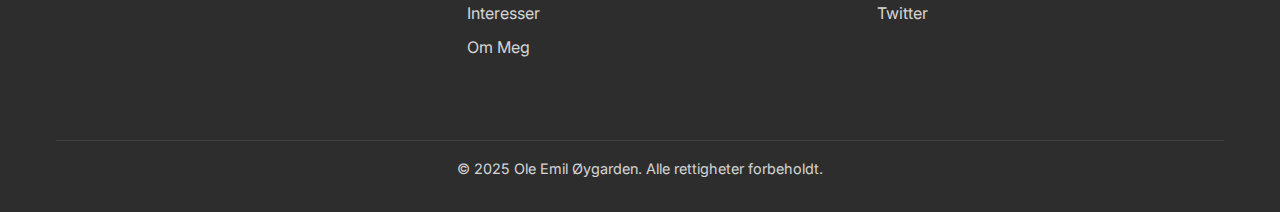
==== commit c585cc9c: "Endret Css oppsett" ====
--- a/index.html
+++ b/index.html
@@ -3,20 +3,31 @@
 <head>
     <meta charset="UTF-8">
     <meta name="viewport" content="width=device-width, initial-scale=1.0">
-    <title>Emil Garden - Portfolio & Blog</title>
+    <title>Ole Emil Øygarden - Portfolio & Blog</title>
     <link rel="stylesheet" href="css/variables.css">
     <link rel="stylesheet" href="css/normalize.css">
     <link rel="stylesheet" href="css/main.css">
+    <!-- 4. Seksjonsspesifikke stiler -->
+    <link rel="stylesheet" href="css/blog.css">
+    <link rel="stylesheet" href="css/projects.css">
+    <link rel="stylesheet" href="css/interests.css">
+    <link rel="stylesheet" href="css/hero.css">
+        
+    <!-- 5. Responsive stiler til slutt -->
+    <link rel="stylesheet" href="css/responsive.css">
     <link rel="stylesheet" href="https://fonts.googleapis.com/css2?family=Inter:wght@400;500;700&display=swap">
 </head>
+<script src="js/main.js"></script>
 <body>
-    <!-- Hovednavigasjon -->
     <nav class="main-nav">
         <div class="container">
             <div class="nav-content">
                 <div class="nav-brand">
-                    <a href="index.html">EG</a>
+                    <a href="index.html">OEØ</a>
                 </div>
+                <button class="nav-toggle" aria-label="Toggle navigation">
+                    <i class="fas fa-bars"></i>
+                </button>
                 <ul class="nav-links">
                     <li><a href="index.html" class="active">Hjem</a></li>
                     <li><a href="prosjekter/index.html">Prosjekter</a></li>
@@ -32,7 +43,7 @@
     <header class="hero">
         <div class="container">
             <div class="hero-content">
-                <h1>Emil Garden</h1>
+                <h1>Ole Emil Øygarden</h1>
                 <p class="hero-subtitle">Utforsker teknologi, språk og kreative prosjekter</p>
                 <div class="hero-buttons">
                     <a href="prosjekter/index.html" class="btn btn-primary">Se mine prosjekter</a>
@@ -51,7 +62,7 @@
                     <!-- Prosjektkort vil legges til her -->
                     <article class="project-card">
                         <div class="project-image">
-                            <img src="assets/images/placeholder.jpg" alt="Prosjekt 1">
+                            <img src="assets/images/placeholder.jpg" alt="Beskrivelse av Prosjekt 1">
                         </div>
                         <div class="project-content">
                             <h3>Prosjekt 1</h3>
@@ -104,8 +115,8 @@
         <div class="container">
             <div class="footer-content">
                 <div class="footer-left">
-                    <h3>Emil Garden</h3>
-                    <p>Utforsker og skaper</p>
+                    <h3>Ole Emil Øygarden</h3>
+                    <p>Utforsker og utvikler</p>
                 </div>
                 <div class="footer-nav">
                     <h4>Navigasjon</h4>
@@ -126,7 +137,7 @@
                 </div>
             </div>
             <div class="footer-bottom">
-                <p>&copy; 2025 Emil Garden. Alle rettigheter forbeholdt.</p>
+                <p>&copy; 2025 Ole Emil Øygarden. Alle rettigheter forbeholdt.</p>
             </div>
         </div>
     </footer>
--- a/css/main.css
+++ b/css/main.css
@@ -4,61 +4,104 @@
 ===============================
 GENERELLE STILER
 ===============================
+Dette er grunnleggende stiler som brukes over hele nettsiden.
+De definerer hvordan basis-elementene skal se ut og oppføre seg.
 */
-/* Container begrenser innholdets bredde og sentrerer det på siden
-   --max-width og --spacing-md er definert i variables.css */
+
+/* Container-klassen brukes for å:
+   1. Begrense innholdets bredde (hindrer at innholdet blir for bredt på store skjermer)
+   2. Sentrere innholdet horisontalt på siden
+   3. Legge til luft på sidene av innholdet 
+   
+   --max-width og --spacing-md er variabler definert i variables.css 
+   Dette gjør det enkelt å endre disse verdiene globalt */
    .container {
     max-width: var(--max-width);
     margin: 0 auto; /* Sentrerer container horisontalt */
     padding: 0 var(--spacing-md); /* Legger til luft på sidene */
 }
 
-/* Styling for alle seksjoners overskrifter */
+/* Denne klassen brukes for alle seksjonsoverskrifter på siden
+   Den sørger for konsistent styling av hovedoverskrifter i hver seksjon */
 .section-title {
-    font-size: 2rem; /* Størrelse på overskrift */
-    color: var(--primary-color); /* Fargen definert i variables.css */
-    margin-bottom: var(--spacing-lg); /* Avstand til innholdet under */
-    text-align: center;
-}
-
-/* Basis knappestil som brukes av alle knapper */
+    font-size: 2rem; /* Stor tekst for å fremheve overskriften */
+    color: var(--primary-color); /* Bruker primærfargen definert i variables.css */
+    margin-bottom: var(--spacing-lg); /* God avstand til innholdet under */
+    text-align: center; /* Sentrerer overskriften */
+}
+
+/* Basis knappestil som alle knapper arver fra
+   Dette sikrer konsistent utseende på knapper over hele siden */
 .btn {
-    display: inline-block;
-    padding: 0.8rem 1.5rem; /* Indre spacing: 0.8rem topp/bunn, 1.5rem høyre/venstre */
-    border-radius: var(--border-radius); /* Runde hjørner */
-    text-decoration: none; /* Fjerner understreking */
-    font-weight: 500; /* Medium font-weight */
-    transition: all 0.3s ease; /* Smooth overgang ved hover */
-}
-
-/* Primær knapp - fylt bakgrunn */
+    display: inline-block; /* Gjør at knappen oppfører seg som tekst, men kan ha margin/padding */
+    padding: 0.8rem 1.5rem; /* God størrelse for klikkeflate */
+    border-radius: var(--border-radius); /* Runde hjørner fra variabel */
+    text-decoration: none; /* Fjerner standard understrek på lenker */
+    font-weight: 500; /* Litt tykkere tekst for bedre lesbarhet */
+    transition: all 0.3s ease; /* Myk animasjon ved hover */
+}
+
+/* Primærknapp - brukes for hovedhandlinger
+   Har fylt bakgrunn med aksent-farge */
 .btn-primary {
     background-color: var(--accent-color);
     color: white;
 }
 
+/* Hover-effekt for primærknapp 
+   Endrer bakgrunnsfarge når musepeker svever over */
 .btn-primary:hover {
-    background-color: var(--secondary-color); /* Endrer farge ved hover */
-}
-
-/* Sekundær knapp - kun border */
+    background-color: var(--secondary-color);
+}
+
+/* Sekundærknapp - brukes for mindre viktige handlinger
+   Har transparent bakgrunn med ramme */
 .btn-secondary {
     background-color: transparent;
     color: var(--primary-color);
     border: 2px solid var(--primary-color);
 }
 
+/* Hover-effekt for sekundærknapp
+   Fyller knappen med farge når musepeker svever over */
 .btn-secondary:hover {
     background-color: var(--primary-color);
     color: white;
 }
 
+/* Generell hover-effekt for alle lenker på siden
+   Gjør lenken litt transparent når musepeker svever over */
+a:hover {
+    opacity: 0.8;
+    transition: opacity 0.2s ease;
+}
+
+/* Avansert hover-effekt for knapper
+   1. Løfter knappen litt opp
+   2. Legger til en subtil skygge
+   Dette gir en "flytende" effekt */
+.btn:hover {
+    transform: translateY(-2px);
+    box-shadow: 0 4px 8px rgba(0, 0, 0, 0.1);
+    transition: all 0.2s ease;
+}
+
+/* Aktiverer myk scrolling når man klikker på anker-lenker
+   Dette gir en bedre brukeropplevelse ved navigasjon på siden */
+html {
+    scroll-behavior: smooth;
+}
+
 /*
 ===============================
 NAVIGASJON
 ===============================
+Dette er styling for hovednavigasjonen (menyen) på toppen av siden.
 */
-/* Hovednavigasjonsbar som sitter fast øverst */
+
+/* Hovednavigasjonsbaren
+   - Sitter fast øverst på siden (følger med når man scroller)
+   - Har høy z-index for å ligge over annet innhold */
 .main-nav {
     background-color: var(--primary-color);
     padding: var(--spacing-md) 0;
@@ -68,36 +111,90 @@
     z-index: 1000; /* Sikrer at nav-baren ligger over alt annet innhold */
 }
 
-/* Flex-container for logo og meny */
+/* Flex-container for logo og meny
+   Bruker flexbox for å:
+   1. Plassere logo til venstre
+   2. Plassere meny til høyre
+   3. Sentrere elementene vertikalt */
 .nav-content {
     display: flex;
     justify-content: space-between;
     align-items: center;
 }
 
-/* Logo-container */
+/*
+===============================
+NAVIGASJON
+===============================
+Denne seksjonen definerer utseende og oppførsel for nettsidens hovednavigasjon.
+Navigasjonen er responsiv og tilpasser seg forskellige skjermstørrelser.
+*/
+
+/* Hovednavigasjonsbaren
+   Denne klassen skaper en fast navigasjonsbar på toppen av siden med følgende egenskaper:
+   - Bakgrunnsfargen hentes fra CSS-variabler for konsistent fargebruk
+   - Position: fixed holder navigasjonen synlig selv når siden scrolles
+   - Width: 100% gjør at navigasjonen strekker seg over hele sidens bredde
+   - Z-index: 1000 sikrer at navigasjonen alltid vises over annet innhold */
+   .main-nav {
+    background-color: var(--primary-color);
+    padding: var(--spacing-md) 0;
+    position: fixed;
+    width: 100%;
+    top: 0;
+    z-index: 1000;
+}
+
+/* Flex-container for navigasjonsinnhold
+   Bruker flexbox-layout for å:
+   - Plassere logo og meny på samme linje
+   - Fordele plassen mellom logo (venstre) og meny (høyre)
+   - Sentrere elementene vertikalt */
+.nav-content {
+    display: flex;
+    justify-content: space-between;
+    align-items: center;
+}
+
+/* Logo-container
+   Legger til mellomrom mellom logo og menylenker
+   Bruker CSS-variabel for konsistent spacing på tvers av siden */
 .nav-brand {
     margin-right: var(--spacing-lg);
 }
 
-/* Logo-lenke styling */
+/* Logo-lenke styling
+   Definerer utseendet på logo-teksten med:
+   - Hvit farge for kontrast mot mørk bakgrunn
+   - Større skriftstørrelse (1.5rem = 24px ved standard font-størrelse)
+   - Fet skrift (700) for bedre synlighet
+   - Fjerner standard understreking på lenker */
 .nav-brand a {
     color: white;
     font-size: 1.5rem;
-    font-weight: 700; /* Bold tekst */
+    font-weight: 700;
     text-decoration: none;
 }
 
-/* Meny-liste container */
+/* Meny-liste container
+   Bruker flexbox for å:
+   - Plassere menyelementer horisontalt på samme linje
+   - Legge til jevnt mellomrom mellom elementene (gap)
+   - Fjerne standard listestil og spacing */
 .nav-links {
     display: flex;
-    gap: var(--spacing-md); /* Mellomrom mellom meny-elementer */
+    gap: var(--spacing-md);
     list-style: none;
     margin: 0;
     padding: 0;
 }
 
-/* Styling av meny-lenker */
+/* Styling av individuelle menylenker
+   Skaper klikkbare områder med:
+   - Hvit tekst for kontrast
+   - Padding for større klikkbart område
+   - Avrundede hjørner (border-radius)
+   - Myk overgang på hover-effekt */
 .nav-links a {
     color: white;
     text-decoration: none;
@@ -106,271 +203,93 @@
     transition: background-color 0.3s ease;
 }
 
-/* Hover og aktiv tilstand for meny-lenker */
+/* Hover og aktiv tilstand for menylenker
+   Endrer bakgrunnsfarge når:
+   - Musepekeren svever over lenken (hover)
+   - Lenken er aktiv (representerer nåværende side)
+   Dette gir visuell feedback til brukeren */
 .nav-links a:hover,
 .nav-links a.active {
     background-color: var(--secondary-color);
 }
 
+/* Hamburger-meny knapp for mobil
+   Er skjult som standard (display: none)
+   Vises kun på mindre skjermer (se media query under)
+   Styling gjør knappen enkel og tydelig:
+   - Ingen bakgrunn eller ramme
+   - Hvit farge for kontrast
+   - Musepeker endres til hand-ikon */
+.nav-toggle {
+    display: none;
+    background: none;
+    border: none;
+    font-size: 1.5rem;
+    color: white;
+    cursor: pointer;
+}
+
+/* Responsiv design for mobil
+   Aktiveres når skjermbredden er 768px eller mindre
+   Endrer navigasjonens layout fra horisontal til vertikal */
+@media (max-width: 768px) {
+    /* Viser hamburger-meny knappen */
+    .nav-toggle {
+        display: block;
+    }
+
+    /* Endrer menyens layout til vertikal stabling
+       - Skjuler menyen som standard (vises ved klikk)
+       - Full bredde for bedre mobiltilpasning
+       - Sentrert tekst
+       - Mindre mellomrom mellom elementene */
+    .nav-links {
+        display: none;
+        flex-direction: column;
+        width: 100%;
+        text-align: center;
+        gap: var(--spacing-sm);
+    }
+
+    /* Viser menyen når den er aktiv (trigget av JavaScript) */
+    .nav-links.active {
+        display: flex;
+    }
+}
+
 /*
 ===============================
-HERO-SEKSJON
-===============================
+FOOTER
+===============================
+Footer-seksjonen er sidens bunnområde som inneholder viktig navigasjon,
+kontaktinformasjon og juridisk informasjon. Den er designet for å være
+lett å navigere og gi en tydelig avslutning på siden.
 */
-/* Hero-seksjon - første synlige del av siden */
-.hero {
-    padding: calc(var(--spacing-xl) * 2) 0;
-    background-color: var(--light-gray);
-    margin-top: 60px; /* Kompenserer for fixed nav-bar */
-}
-
-/* Sentrert innhold i hero-seksjonen */
-.hero-content {
-    text-align: center;
-    max-width: 800px; /* Begrenser tekstbredden for bedre lesbarhet */
-    margin: 0 auto;
-}
-
-/* Hovedoverskrift i hero */
-.hero h1 {
-    font-size: 3.5rem;
-    color: var(--primary-color);
-    margin-bottom: var(--spacing-md);
-    font-weight: 700;
-}
-
-/* Undertekst i hero */
-.hero-subtitle {
-    font-size: 1.5rem;
-    color: var(--secondary-color);
-    margin-bottom: var(--spacing-lg);
-    line-height: 1.4; /* Øker linjehøyde for bedre lesbarhet */
-}
-
-/* Container for knapper i hero */
-.hero-buttons {
-    display: flex;
-    gap: var(--spacing-md);
-    justify-content: center;
-}
-
-/*
-===============================
-PROSJEKT-GRID
-===============================
-*/
-/* Seksjon for fremhevede prosjekter */
-.featured-projects {
-    padding: var(--spacing-xl) 0;
-    background-color: white;
-}
-
-/* Grid-layout for prosjektkort */
-.project-grid {
-    display: grid;
-    grid-template-columns: repeat(auto-fit, minmax(300px, 1fr)); /* Responsive grid */
-    gap: var(--spacing-lg);
-}
-
-/* Styling av hvert prosjektkort */
-.project-card {
-    background: white;
-    border-radius: var(--border-radius);
-    overflow: hidden;
-    box-shadow: 0 4px 6px rgba(0, 0, 0, 0.1);
-    transition: transform 0.3s ease;
-}
-
-/* Hover-effekt på prosjektkort */
-.project-card:hover {
-    transform: translateY(-5px); /* Løfter kortet litt opp */
-}
-
-/* Container for prosjektbilde */
-.project-image {
-    width: 100%;
-    height: 200px;
-    overflow: hidden;
-}
-
-/* Styling av prosjektbilder */
-.project-image img {
-    width: 100%;
-    height: 100%;
-    object-fit: cover; /* Sikrer at bildet fyller containeren uten å strekkes */
-}
-
-/* Tekstinnhold i prosjektkort */
-.project-content {
-    padding: var(--spacing-md);
-}
-
-/* Prosjekttittel */
-.project-content h3 {
-    color: var(--primary-color);
-    margin-bottom: var(--spacing-sm);
-    font-size: 1.25rem;
-    font-weight: 600;
-}
-
-/* Prosjektbeskrivelse */
-.project-content p {
-    color: var(--text-color);
-    margin-bottom: var(--spacing-md);
-    line-height: 1.5;
-}
-
-/* Les mer-lenke i prosjektkort */
-.project-link {
-    color: var(--accent-color);
-    text-decoration: none;
-    font-weight: 500;
-    display: inline-block;
-    margin-top: var(--spacing-sm);
-}
-
-.project-link:hover {
-    text-decoration: underline;
-}
-
-/*
-===============================
-BLOGG-GRID
-===============================
-*/
-/* Bloggseksjon */
-.latest-posts {
-    padding: var(--spacing-xl) 0;
-    background-color: var(--light-gray);
-}
-
-/* Grid for bloggkort */
-.post-grid {
-    display: grid;
-    grid-template-columns: repeat(auto-fit, minmax(300px, 1fr));
-    gap: var(--spacing-lg);
-}
-
-/* Styling av bloggkort */
-.post-card {
-    background: white;
-    padding: var(--spacing-md);
-    border-radius: var(--border-radius);
-    box-shadow: 0 2px 4px rgba(0, 0, 0, 0.1);
-}
-
-/* Innholdscontainer i bloggkort */
-.post-content {
-    display: flex;
-    flex-direction: column;
-    gap: var(--spacing-sm);
-}
-
-/* Datostempel på blogginnlegg */
-.post-date {
-    color: var(--secondary-color);
-    font-size: 0.9rem;
-    font-weight: 500;
-}
-
-/* Bloggtittel */
-.post-card h3 {
-    margin: var(--spacing-sm) 0;
-    color: var(--primary-color);
-    font-size: 1.25rem;
-    font-weight: 600;
-}
-
-/* Bloggutdrag */
-.post-card p {
-    color: var(--text-color);
-    line-height: 1.5;
-    margin-bottom: var(--spacing-md);
-}
-
-/* Les mer-lenke i bloggkort */
-.post-link {
-    color: var(--accent-color);
-    text-decoration: none;
-    font-weight: 500;
-}
-
-.post-link:hover {
-    text-decoration: underline;
-}
-
-/*
-===============================
-INTERESSER
-===============================
-*/
-/* Interesseseksjon */
-.interests {
-    padding: var(--spacing-xl) 0;
-    background-color: white;
-}
-
-/* Grid for interessekort */
-.interests-grid {
-    display: grid;
-    grid-template-columns: repeat(auto-fit, minmax(250px, 1fr));
-    gap: var(--spacing-lg);
-}
-
-/* Styling av interessekort */
-.interest-card {
-    padding: var(--spacing-md);
-    background: white;
-    border-radius: var(--border-radius);
-    box-shadow: 0 2px 4px rgba(0, 0, 0, 0.1);
-}
-
-/* Innholdscontainer i interessekort */
-.interest-content {
-    display: flex;
-    flex-direction: column;
-    gap: var(--spacing-sm);
-}
-
-/* Interessetittel */
-.interest-card h3 {
-    color: var(--primary-color);
-    margin-bottom: var(--spacing-sm);
-    font-size: 1.25rem;
-    font-weight: 600;
-}
-
-/* Interessebeskrivelse */
-.interest-card p {
-    color: var(--text-color);
-    line-height: 1.5;
-    margin-bottom: var(--spacing-md);
-}
-
-/* Les mer-lenke i interessekort */
-.interest-link {
-    color: var(--accent-color);
-    text-decoration: none;
-    font-weight: 500;
-}
-
-.interest-link:hover {
-    text-decoration: underline;
-}
-
-/*
-===============================
-FOOTER
-===============================
-*/
-/* Hovedfooter */
-footer {
+
+/* Hovedcontainer for footer
+   Denne er stylet for å:
+   - Skille seg ut med mørkere bakgrunnsfarge (primærfarge)
+   - Ha hvit tekst for god kontrast mot bakgrunnen
+   - Ha asymmetrisk padding (mer på topp enn bunn) for visuell balanse
+   
+   Footer bruker tag-selector i stedet for klasse fordi det
+   typisk bare er én footer på siden */
+   footer {
     background-color: var(--primary-color);
     color: white;
     padding: var(--spacing-xl) 0 var(--spacing-md);
 }
 
-/* Grid-layout for footer-innhold */
+/* Grid-container for hoved-footer-innhold
+   Bruker CSS Grid for å:
+   - Skape et fleksibelt, responsivt layout
+   - Dele innholdet i jevne kolonner (minimum 200px brede)
+   - Gi god avstand mellom seksjoner med gap
+   
+   repeat(auto-fit, minmax(200px, 1fr)) betyr:
+   - Lag så mange kolonner som passer
+   - Hver kolonne skal være minst 200px
+   - Fordel resterende plass likt */
 .footer-content {
     display: grid;
     grid-template-columns: repeat(auto-fit, minmax(200px, 1fr));
@@ -378,7 +297,11 @@
     margin-bottom: var(--spacing-xl);
 }
 
-/* Venstre del av footer med logo og beskrivelse */
+/* Venstre footer-seksjon med logo/sidenavn og beskrivelse
+   Denne seksjonen er ofte mer fremtredende og inneholder:
+   - Større overskrift (1.5rem = 24px)
+   - Fet skrift for logo/navn
+   - Lett gjennomsiktig tekst (opacity 0.8) for beskrivelse */
 .footer-left h3 {
     font-size: 1.5rem;
     margin-bottom: var(--spacing-sm);
@@ -386,10 +309,14 @@
 }
 
 .footer-left p {
-    opacity: 0.8;
-}
-
-/* Overskrifter i footer-seksjoner */
+    opacity: 0.8; /* Gjør teksten litt mindre fremtredende */
+}
+
+/* Overskrifter for navigasjon og sosiale medier
+   Disse er stylet for å:
+   - Være mindre enn hovedlogoen (1.1rem = 17.6px)
+   - Ha god avstand til innholdet under
+   - Være tydelige men ikke dominerende */
 .footer-nav h4,
 .footer-social h4 {
     font-size: 1.1rem;
@@ -397,20 +324,33 @@
     font-weight: 600;
 }
 
-/* Footer-lister */
+/* Basis-styling for footer-lister
+   Fjerner standard liste-styling for å:
+   - Gi et renere utseende
+   - Tillate custom styling av liste-elementer
+   - Fjerne standard padding/margin */
 .footer-nav ul,
 .footer-social ul {
     list-style: none;
     padding: 0;
 }
 
-/* Footer-listeelementer */
+/* Styling av individuelle liste-elementer
+   Gir konsistent avstand mellom lenker for:
+   - God lesbarhet
+   - Tydelig skille mellom elementer
+   - Enkel navigasjon */
 .footer-nav li,
 .footer-social li {
     margin-bottom: var(--spacing-sm);
 }
 
-/* Footer-lenker */
+/* Styling av footer-lenker
+   Lenker er designet for å:
+   - Ha god kontrast (hvit mot mørk bakgrunn)
+   - Være subtile (opacity 0.8)
+   - Ha myk hover-effekt
+   - Være tydelig klikkbare */
 .footer-nav a,
 .footer-social a {
     color: white;
@@ -419,81 +359,33 @@
     transition: opacity 0.3s ease;
 }
 
+/* Hover-effekt for footer-lenker
+   Ved hover:
+   - Øker opacity til 1 for mer synlighet
+   - Gir subtil men tydelig feedback
+   - Beholder god lesbarhet */
 .footer-nav a:hover,
 .footer-social a:hover {
     opacity: 1;
 }
 
-/* Copyright-seksjon i footer */
+/* Copyright-seksjon nederst i footer
+   Denne seksjonen:
+   - Er sentrert for visuell balanse
+   - Har en subtil topplinje som skiller den fra innholdet over
+   - Bruker padding for å skape avstand fra skillelinjen */
 .footer-bottom {
     text-align: center;
     padding-top: var(--spacing-md);
     border-top: 1px solid rgba(255, 255, 255, 0.1);
 }
 
+/* Styling av copyright-tekst
+   Teksten er:
+   - Litt transparent for å være mindre fremtredende
+   - Mindre skriftstørrelse enn resten av footer
+   - Beholder god lesbarhet */
 .footer-bottom p {
     opacity: 0.8;
     font-size: 0.9rem;
-}
-
-/*
-===============================
-RESPONSIVE DESIGN
-===============================
-*/
-/* Mobilvisning - aktiveres når skjermbredden er mindre enn 768px */
-@media (max-width: 768px) {
-    /* Endrer navigasjon til vertikal stabling */
-    .nav-content {
-        flex-direction: column;
-        gap: var(--spacing-md);
-    }
-
-    /* Endrer meny til vertikal liste */
-    .nav-links {
-        flex-direction: column;
-        text-align: center;
-        width: 100%;
-    }
-
-    /* Justerer logo-margin for mobil */
-    .nav-brand {
-        margin-right: 0;
-        margin-bottom: var(--spacing-sm);
-    }
-
-    /* Øker margin-top for hero på mobil pga høyere nav */
-    .hero {
-        margin-top: 120px;
-    }
-
-    /* Reduserer tekststørrelser for mobil */
-    .hero h1 {
-        font-size: 2.5rem;
-    }
-
-    .hero-subtitle {
-        font-size: 1.2rem;
-    }
-
-    /* Stacker hero-knapper vertikalt */
-    .hero-buttons {
-        flex-direction: column;
-        gap: var(--spacing-md);
-    }
-
-    /* Endrer footer til én kolonne */
-    .footer-content {
-        grid-template-columns: 1fr;
-        text-align: center;
-        gap: var(--spacing-lg);
-    }
-
-    /* Sentrerer footer-lister */
-    .footer-nav ul,
-    .footer-social ul {
-        display: flex;
-        flex-direction: column;
-        align-items: center;
-    }
 }--- a/css/blog.css
+++ b/css/blog.css
@@ -0,0 +1,112 @@
+/*
+===============================
+BLOGG-GRID
+===============================
+Denne seksjonen definerer layouten for blogginnlegg i et responsivt rutenett.
+Seksjonen er designet for å presentere blogginnlegg på en oversiktlig og 
+lesevennlig måte, med fokus på god lesbarhet og visuell hierarki.
+*/
+
+/* Hovedcontainer for bloggseksjonen
+   Denne seksjonen:
+   - Har stor vertikal padding for å skape luftig layout
+   - Bruker lysegrå bakgrunnsfarge for å:
+     * Skille seksjonen visuelt fra andre seksjoner
+     * Skape kontrast mot de hvite bloggkortene
+     * Gi et roligere visuelt uttrykk */
+     .latest-posts {
+        padding: var(--spacing-xl) 0;
+        background-color: var(--light-gray);
+    }
+    
+    /* Grid-container for bloggkort
+       Bruker CSS Grid for responsivt layout hvor:
+       - repeat(auto-fit, minmax(300px, 1fr)) betyr:
+         * auto-fit: Tilpasser antall kolonner automatisk
+         * minmax(300px, 1fr): Hver kolonne er minimum 300px
+         * 1fr: Kolonner deler tilgjengelig plass likt
+       - gap skaper jevn avstand mellom kortene 
+       Dette gir en fleksibel layout som fungerer på alle skjermstørrelser */
+    .post-grid {
+        display: grid;
+        grid-template-columns: repeat(auto-fit, minmax(300px, 1fr));
+        gap: var(--spacing-lg);
+    }
+    
+    /* Styling for individuelle bloggkort
+       Hvert kort er designet som et hvitt "card" med:
+       - Hvit bakgrunn for å skape kontrast mot seksjonsfargen
+       - Padding for å gi innholdet luft
+       - Avrundede hjørner for et mykere utseende
+       - Subtil skygge for å gi dybde og skille kortet fra bakgrunnen */
+    .post-card {
+        background: white;
+        padding: var(--spacing-md);
+        border-radius: var(--border-radius);
+        box-shadow: 0 2px 4px rgba(0, 0, 0, 0.1);
+    }
+    
+    /* Container for bloggkortets innhold
+       Bruker flexbox i vertikal retning for å:
+       - Styre avstanden mellom elementene konsistent
+       - Organisere innholdet i en logisk rekkefølge
+       - Skape jevn spacing mellom alle elementer via gap */
+    .post-content {
+        display: flex;
+        flex-direction: column;
+        gap: var(--spacing-sm);
+    }
+    
+    /* Styling av datostempel
+       Designet for å være subtilt men lesbart:
+       - Bruker sekundærfarge for å være mindre fremtredende
+       - Mindre skriftstørrelse (0.9rem) enn hovedteksten
+       - Medium font-weight for god lesbarhet tross mindre størrelse */
+    .post-date {
+        color: var(--secondary-color);
+        font-size: 0.9rem;
+        font-weight: 500;
+    }
+    
+    /* Styling av blogginnleggstittel
+       Tittelen er fremhevet med:
+       - Primærfarge for å indikere viktighet
+       - Større skriftstørrelse (1.25rem = 20px)
+       - Semi-bold vekt for tydelighet
+       - Margin over og under for å skille fra andre elementer */
+    .post-card h3 {
+        margin: var(--spacing-sm) 0;
+        color: var(--primary-color);
+        font-size: 1.25rem;
+        font-weight: 600;
+    }
+    
+    /* Styling av bloggutdrag/ingress
+       Fokuserer på god lesbarhet med:
+       - Standard tekstfarge for behagelig lesing
+       - Økt linjehøyde (1.5) for bedre lesbarhet
+       - Margin under for å skille fra "Les mer"-lenken */
+    .post-card p {
+        color: var(--text-color);
+        line-height: 1.5;
+        margin-bottom: var(--spacing-md);
+    }
+    
+    /* Styling av "Les mer"-lenke
+       Designet for å være tydelig klikkbar:
+       - Bruker aksent-farge for å skille den ut
+       - Fjerner standard understreking
+       - Medium font-weight for bedre synlighet
+       - Legger til understreking ved hover for å indikere interaktivitet */
+    .post-link {
+        color: var(--accent-color);
+        text-decoration: none;
+        font-weight: 500;
+    }
+    
+    /* Hover-effekt for "Les mer"-lenke
+       Legger til understreking når musepekeren svever over
+       for å gi visuell feedback om at lenken er klikkbar */
+    .post-link:hover {
+        text-decoration: underline;
+    }
--- a/css/interests.css
+++ b/css/interests.css
@@ -0,0 +1,113 @@
+/*
+===============================
+INTERESSER
+===============================
+Denne seksjonen presenterer brukerens interesseområder i et responsivt grid-layout.
+Seksjonen er designet for å vise frem ulike interesser eller kompetanseområder
+på en oversiktlig og engasjerende måte.
+*/
+
+/* Hovedcontainer for interesseseksjonen
+   Denne seksjonen er strukturert for å:
+   - Skape god vertikal avstand fra andre seksjoner med padding
+   - Bruke hvit bakgrunn for et rent og profesjonelt utseende
+   - Gi et klart skille fra andre seksjoner på siden */
+   .interests {
+    padding: var(--spacing-xl) 0;
+    background-color: white;
+}
+
+/* Grid-container for interessekort
+   Implementerer et responsivt grid-system hvor:
+   - repeat(auto-fit, minmax(250px, 1fr)) betyr:
+     * auto-fit: Systemet legger automatisk til så mange kolonner som passer
+     * minmax(250px, 1fr): Hver kolonne er minimum 250px bred
+     * 1fr: Tilgjengelig plass fordeles likt mellom kolonnene
+   - gap skaper jevn avstand mellom alle kort
+   
+   Merk: Bruker 250px som minimumsbredde (vs 300px i andre grids)
+   for å tillate flere kolonner på mellomstore skjermer */
+.interests-grid {
+    display: grid;
+    grid-template-columns: repeat(auto-fit, minmax(250px, 1fr));
+    gap: var(--spacing-lg);
+}
+
+/* Styling for individuelle interessekort
+   Hvert kort er designet med:
+   - Konsistent padding for god spacing rundt innholdet
+   - Hvit bakgrunn som basis
+   - Avrundede hjørner for et moderne utseende
+   - Subtil skygge for å gi dybde og skille kortet fra bakgrunnen
+   
+   Dette skaper et "kort-utseende" som er lett å skille fra bakgrunnen,
+   selv når bakgrunnen også er hvit */
+.interest-card {
+    padding: var(--spacing-md);
+    background: white;
+    border-radius: var(--border-radius);
+    box-shadow: 0 2px 4px rgba(0, 0, 0, 0.1);
+}
+
+/* Container for innholdet i hvert interessekort
+   Bruker flexbox for å:
+   - Organisere innhold vertikalt med column-direction
+   - Skape konsistent mellomrom mellom elementer med gap
+   - Gi en naturlig flyt av innhold fra topp til bunn
+   
+   Dette sikrer konsistent spacing og layout innad i hvert kort */
+.interest-content {
+    display: flex;
+    flex-direction: column;
+    gap: var(--spacing-sm);
+}
+
+/* Styling av interessetittel
+   Tittelen er designet for å:
+   - Være tydelig med primærfarge
+   - Ha passende størrelse (1.25rem = 20px)
+   - Være semi-bold for god lesbarhet og hierarki
+   - Ha margin under for å skille fra beskrivelsen
+   
+   Dette gjør tittelen til et tydelig fokuspunkt i kortet */
+.interest-card h3 {
+    color: var(--primary-color);
+    margin-bottom: var(--spacing-sm);
+    font-size: 1.25rem;
+    font-weight: 600;
+}
+
+/* Styling av interessebeskrivelse
+   Beskrivelsen er optimalisert for lesbarhet med:
+   - Standard tekstfarge for behagelig lesing
+   - Økt linjehøyde (1.5) for bedre lesbarhet
+   - Margin under for å skille fra eventuelle lenker
+   
+   Dette gir god leseflyt og tydelig struktur i kortet */
+.interest-card p {
+    color: var(--text-color);
+    line-height: 1.5;
+    margin-bottom: var(--spacing-md);
+}
+
+/* Styling av "Les mer"-lenke
+   Lenken er designet for å:
+   - Skille seg ut med aksent-farge
+   - Være tydelig klikkbar uten å være påtrengende
+   - Ha medium font-weight for god synlighet
+   
+   Dette skaper en subtil men tydelig call-to-action */
+.interest-link {
+    color: var(--accent-color);
+    text-decoration: none;
+    font-weight: 500;
+}
+
+/* Hover-effekt for "Les mer"-lenke
+   Ved hover:
+   - Legges det til understreking
+   - Dette gir umiddelbar visuell feedback
+   - Indikerer tydelig at elementet er klikkbart */
+.interest-link:hover {
+    text-decoration: underline;
+}--- a/css/hero.css
+++ b/css/hero.css
@@ -0,0 +1,71 @@
+/*
+===============================
+HERO-SEKSJON
+===============================
+Hero-seksjonen er det første besøkende ser når de kommer til siden.
+Denne seksjonen er designet for å gi et sterkt førsteinntrykk og
+kommunisere sidens hovedbudskap effektivt.
+*/
+
+/* Hovedcontainer for hero-seksjonen
+   Denne seksjonen har følgende nøkkelegenskaper:
+   - Stor vertikal padding (calc(var(--spacing-xl) * 2)) gir god høyde og luftighet
+   - Lys grå bakgrunnsfarge skiller seksjonen fra resten av siden
+   - Margin-top på 60px kompenserer for den faste navigasjonsbaren,
+     slik at innholdet ikke gjemmes under den */
+     .hero {
+        padding: calc(var(--spacing-xl) * 2) 0;
+        background-color: var(--light-gray);
+        margin-top: 60px; /* Dette tilsvarer høyden på navigasjonsbaren */
+    }
+    
+    /* Container for hero-seksjonens innhold
+       Denne bruker følgende teknikker for optimal presentasjon:
+       - Sentrert tekst for balansert layout
+       - Begrenset maksbredde (800px) for å:
+         1. Hindre for lange tekstlinjer som er vanskelige å lese
+         2. Holde innholdet fokusert og lettlest
+       - Auto-margin horisontalt sentrerer innholdet i containeren */
+    .hero-content {
+        text-align: center;
+        max-width: 800px;
+        margin: 0 auto;
+    }
+    
+    /* Hovedoverskrift (H1) i hero-seksjonen
+       Dette er sidens viktigste overskrift og er stylet for å:
+       - Være stor og tydelig (3.5rem = typisk 56px)
+       - Bruke primærfargen for visuell hierarki
+       - Ha fet skrift (700) for bedre synlighet og betydning
+       - Ha passende mellomrom til underteksten */
+    .hero h1 {
+        font-size: 3.5rem;
+        color: var(--primary-color);
+        margin-bottom: var(--spacing-md);
+        font-weight: 700;
+    }
+    
+    /* Undertekst (subtitle) i hero-seksjonen
+       Denne teksten støtter hovedoverskriften ved å:
+       - Være mindre, men fortsatt godt lesbar (1.5rem = typisk 24px)
+       - Bruke sekundærfargen for visuell variasjon
+       - Ha økt linjehøyde (1.4) for bedre lesbarhet ved lengre tekst
+       - Ha god avstand til knappene under */
+    .hero-subtitle {
+        font-size: 1.5rem;
+        color: var(--secondary-color);
+        margin-bottom: var(--spacing-lg);
+        line-height: 1.4;
+    }
+    
+    /* Container for handlingsknapper (call-to-action)
+       Bruker flexbox-layout for å:
+       - Plassere knapper horisontalt ved siden av hverandre
+       - Legge til jevnt mellomrom mellom knappene (gap)
+       - Sentrere knappene horisontalt i forhold til teksten over
+       Dette gir en ryddig og balansert presentasjon av handlingsalternativene */
+    .hero-buttons {
+        display: flex;
+        gap: var(--spacing-md);
+        justify-content: center;
+    }--- a/css/responsive.css
+++ b/css/responsive.css
@@ -0,0 +1,105 @@
+/*
+===============================
+RESPONSIVE DESIGN
+===============================
+Denne seksjonen håndterer tilpasning av layouten for mobile enheter.
+Den inneholder media queries som aktiveres når skjermbredden blir
+mindre enn 768px (standard brytningspunkt for tablets/mobiler).
+
+Hovedmålene med disse tilpasningene er:
+1. Forbedre lesbarhet på mindre skjermer
+2. Forenkle navigasjon for touch-enheter
+3. Optimalisere innholdsvisning for vertikal scrolling
+*/
+
+/* Media Query for mobile enheter
+   Aktiveres når skjermbredden er 768px eller mindre
+   768px er et standard brytningspunkt som dekker:
+   - De fleste tablets i portrettmodus
+   - Alle mobiltelefoner
+   - Mindre nettbrett */
+   @media (max-width: 768px) {
+    /* Tilpasning av hovednavigasjon for mobil
+       Endrer fra horisontal til vertikal layout ved å:
+       - Stable elementene vertikalt med column-direction
+       - Legge til mellomrom mellom elementene med gap
+       Dette gir bedre touch-målområder for mobile brukere */
+    .nav-content {
+        flex-direction: column;
+        gap: var(--spacing-md);
+    }
+
+    /* Omstrukturering av navigasjonslenker
+       Endrer menyens layout for å:
+       - Vise lenker vertikalt for enklere navigasjon
+       - Sentrere teksten for bedre visuell balanse
+       - Utnytte full bredde for større touch-målområder */
+    .nav-links {
+        flex-direction: column;
+        text-align: center;
+        width: 100%;
+    }
+
+    /* Justering av logo/merkevare-området
+       Fjerner høyre-margin og legger til bunnmargin for:
+       - Bedre tilpasning til vertikal layout
+       - Riktig spacing i mobil-kontekst */
+    .nav-brand {
+        margin-right: 0;
+        margin-bottom: var(--spacing-sm);
+    }
+
+    /* Justering av hero-seksjonens posisjonering
+       Øker toppmargin for å:
+       - Kompensere for høyere navigasjonshøyde i mobil-visning
+       - Unngå at innhold havner under navigasjonen */
+    .hero {
+        margin-top: 120px;
+    }
+
+    /* Tilpasning av tekststørrelser i hero-seksjonen
+       Reduserer størrelsen for:
+       - Bedre lesbarhet på mindre skjermer
+       - Mer balansert visuelt hierarki
+       - Unngå at teksten tar for mye plass */
+    .hero h1 {
+        font-size: 2.5rem; /* Redusert fra 3.5rem */
+    }
+
+    .hero-subtitle {
+        font-size: 1.2rem; /* Redusert fra 1.5rem */
+    }
+
+    /* Omorganisering av hero-knapper
+       Endrer fra horisontal til vertikal stabling for:
+       - Bedre utnyttelse av tilgjengelig bredde
+       - Tydeligere handlingsalternativer
+       - Større touch-målområder */
+    .hero-buttons {
+        flex-direction: column;
+        gap: var(--spacing-md);
+    }
+
+    /* Tilpasning av footer-layout
+       Endrer grid til enkeltkolonne for:
+       - Mer oversiktlig presentasjon på små skjermer
+       - Bedre lesbarhet og navigasjon
+       - Konsistent sentrert layout */
+    .footer-content {
+        grid-template-columns: 1fr; /* Endrer til én kolonne */
+        text-align: center;
+        gap: var(--spacing-lg);
+    }
+
+    /* Sentrering av footer-navigasjon
+       Justerer lister i footer for:
+       - Visuell konsistens med resten av mobildesignet
+       - Enklere navigasjon med touch
+       - Bedre visuell balanse i vertikal layout */
+    .footer-nav ul
+    .footer-social ul {
+        display: flex;
+        flex-direction: column;
+        align-items: center;
+    }
+}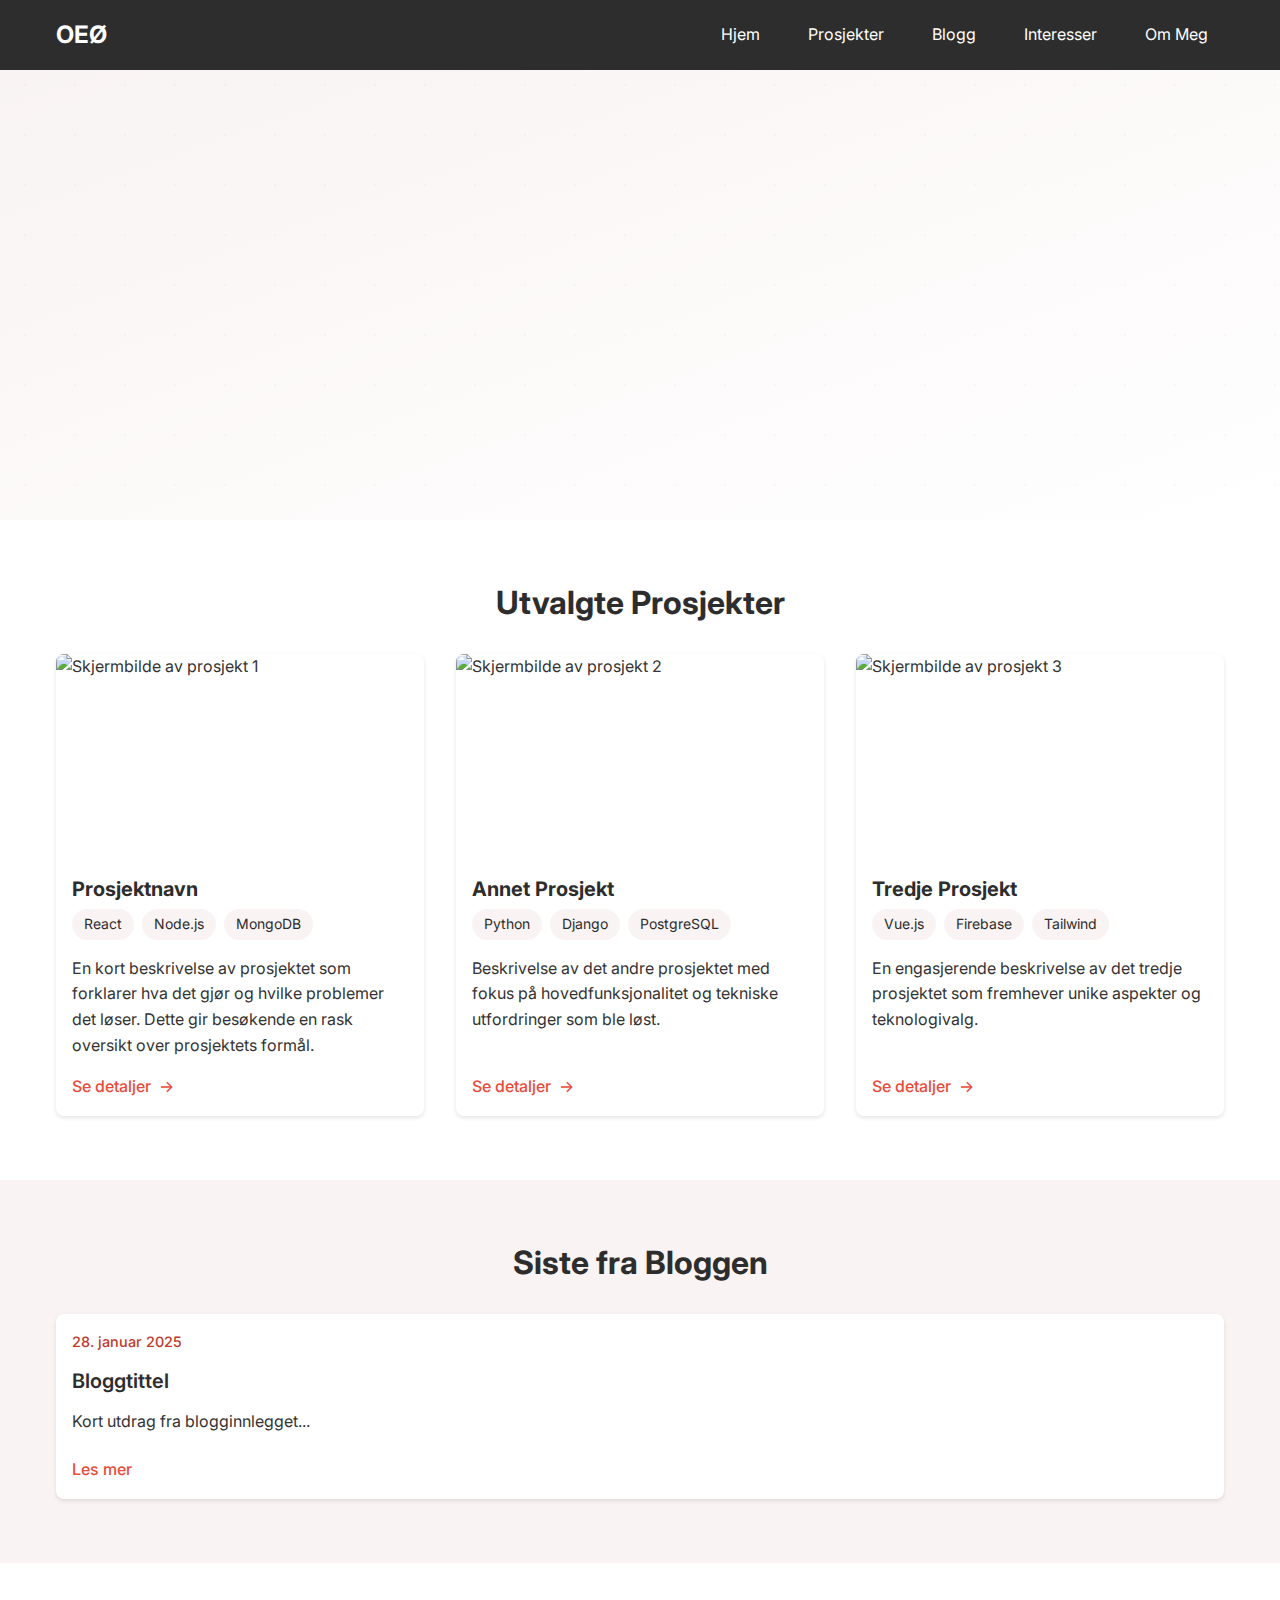
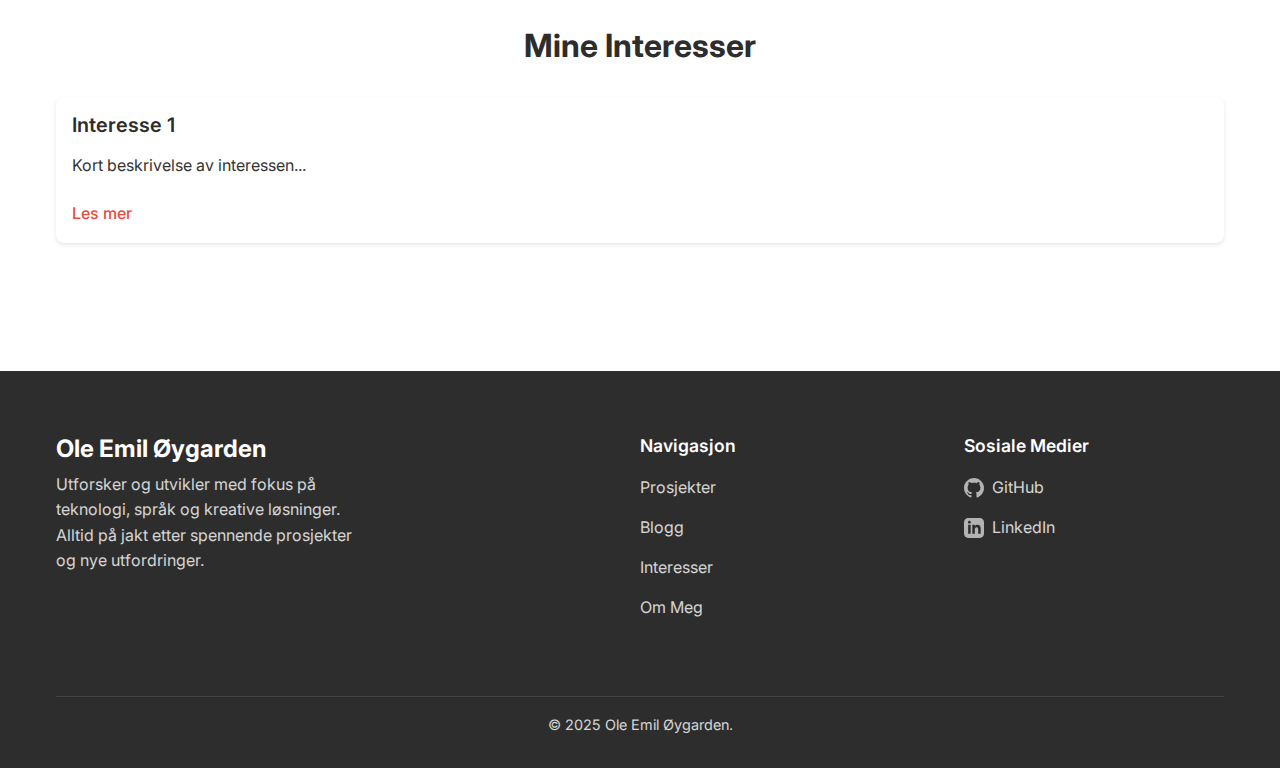
==== commit 8e800cc1: "Endret mye og fått mer struktur" ====
--- a/index.html
+++ b/index.html
@@ -4,32 +4,49 @@
     <meta charset="UTF-8">
     <meta name="viewport" content="width=device-width, initial-scale=1.0">
     <title>Ole Emil Øygarden - Portfolio & Blog</title>
+    
+    <!-- Base stiler -->
     <link rel="stylesheet" href="css/variables.css">
     <link rel="stylesheet" href="css/normalize.css">
     <link rel="stylesheet" href="css/main.css">
-    <!-- 4. Seksjonsspesifikke stiler -->
+    
+    <!-- Navigasjon og footer stil -->
+    <link rel="stylesheet" href="css/navigation.css">
+    <link rel="stylesheet" href="css/footer.css">
+
+    <!-- Kortspesifikke stiler -->
+    <link rel="stylesheet" href="css/project-card.css">
+    
+    <!-- Seksjonsspesifikke stiler -->
     <link rel="stylesheet" href="css/blog.css">
     <link rel="stylesheet" href="css/projects.css">
     <link rel="stylesheet" href="css/interests.css">
     <link rel="stylesheet" href="css/hero.css">
         
-    <!-- 5. Responsive stiler til slutt -->
+    <!-- Responsive stiler til slutt -->
     <link rel="stylesheet" href="css/responsive.css">
+    
+    <!-- Google Fonts -->
     <link rel="stylesheet" href="https://fonts.googleapis.com/css2?family=Inter:wght@400;500;700&display=swap">
 </head>
-<script src="js/main.js"></script>
 <body>
+    <!-- Navigasjon -->
     <nav class="main-nav">
         <div class="container">
             <div class="nav-content">
+                <!-- Logo/Brand -->
                 <div class="nav-brand">
                     <a href="index.html">OEØ</a>
                 </div>
-                <button class="nav-toggle" aria-label="Toggle navigation">
-                    <i class="fas fa-bars"></i>
+
+                <!-- Hamburger-knapp -->
+                <button class="nav-toggle" aria-label="Åpne meny">
+                    &#9776;
                 </button>
+
+                <!-- Meny -->
                 <ul class="nav-links">
-                    <li><a href="index.html" class="active">Hjem</a></li>
+                    <li><a href="index.html">Hjem</a></li>
                     <li><a href="prosjekter/index.html">Prosjekter</a></li>
                     <li><a href="blogg/index.html">Blogg</a></li>
                     <li><a href="interesser/index.html">Interesser</a></li>
@@ -59,18 +76,56 @@
             <div class="container">
                 <h2 class="section-title">Utvalgte Prosjekter</h2>
                 <div class="project-grid">
-                    <!-- Prosjektkort vil legges til her -->
+                    <!-- Prosjektkort 1 -->
                     <article class="project-card">
                         <div class="project-image">
-                            <img src="assets/images/placeholder.jpg" alt="Beskrivelse av Prosjekt 1">
+                            <img src="assets/images/project1.jpg" alt="Skjermbilde av prosjekt 1">
                         </div>
                         <div class="project-content">
-                            <h3>Prosjekt 1</h3>
-                            <p>Kort beskrivelse av prosjektet...</p>
-                            <a href="#" class="project-link">Les mer</a>
-                        </div>
-                    </article>
-                    <!-- Flere prosjektkort her -->
+                            <h3>Prosjektnavn</h3>
+                            <div class="project-tags">
+                                <span class="project-tag">React</span>
+                                <span class="project-tag">Node.js</span>
+                                <span class="project-tag">MongoDB</span>
+                            </div>
+                            <p>En kort beskrivelse av prosjektet som forklarer hva det gjør og hvilke problemer det løser. Dette gir besøkende en rask oversikt over prosjektets formål.</p>
+                            <a href="prosjekter/prosjekt1.html" class="project-link">Se detaljer</a>
+                        </div>
+                    </article>
+        
+                    <!-- Prosjektkort 2 -->
+                    <article class="project-card">
+                        <div class="project-image">
+                            <img src="assets/images/project2.jpg" alt="Skjermbilde av prosjekt 2">
+                        </div>
+                        <div class="project-content">
+                            <h3>Annet Prosjekt</h3>
+                            <div class="project-tags">
+                                <span class="project-tag">Python</span>
+                                <span class="project-tag">Django</span>
+                                <span class="project-tag">PostgreSQL</span>
+                            </div>
+                            <p>Beskrivelse av det andre prosjektet med fokus på hovedfunksjonalitet og tekniske utfordringer som ble løst.</p>
+                            <a href="prosjekter/prosjekt2.html" class="project-link">Se detaljer</a>
+                        </div>
+                    </article>
+        
+                    <!-- Prosjektkort 3 -->
+                    <article class="project-card">
+                        <div class="project-image">
+                            <img src="assets/images/project3.jpg" alt="Skjermbilde av prosjekt 3">
+                        </div>
+                        <div class="project-content">
+                            <h3>Tredje Prosjekt</h3>
+                            <div class="project-tags">
+                                <span class="project-tag">Vue.js</span>
+                                <span class="project-tag">Firebase</span>
+                                <span class="project-tag">Tailwind</span>
+                            </div>
+                            <p>En engasjerende beskrivelse av det tredje prosjektet som fremhever unike aspekter og teknologivalg.</p>
+                            <a href="prosjekter/prosjekt3.html" class="project-link">Se detaljer</a>
+                        </div>
+                    </article>
                 </div>
             </div>
         </section>
@@ -88,7 +143,6 @@
                             <a href="#" class="post-link">Les mer</a>
                         </div>
                     </article>
-                    <!-- Flere bloggkort her -->
                 </div>
             </div>
         </section>
@@ -105,20 +159,23 @@
                             <a href="#" class="interest-link">Les mer</a>
                         </div>
                     </article>
-                    <!-- Flere interessekort her -->
                 </div>
             </div>
         </section>
     </main>
 
-    <footer>
+    <footer class="site-footer">
         <div class="container">
             <div class="footer-content">
-                <div class="footer-left">
+                <!-- Merkevare/Om-seksjon -->
+                <div class="footer-brand">
                     <h3>Ole Emil Øygarden</h3>
-                    <p>Utforsker og utvikler</p>
-                </div>
-                <div class="footer-nav">
+                    <p>Utforsker og utvikler med fokus på teknologi, språk og kreative løsninger. 
+                       Alltid på jakt etter spennende prosjekter og nye utfordringer.</p>
+                </div>
+    
+                <!-- Navigasjon -->
+                <nav class="footer-nav" aria-label="Footer navigasjon">
                     <h4>Navigasjon</h4>
                     <ul>
                         <li><a href="prosjekter/index.html">Prosjekter</a></li>
@@ -126,20 +183,41 @@
                         <li><a href="interesser/index.html">Interesser</a></li>
                         <li><a href="om/index.html">Om Meg</a></li>
                     </ul>
-                </div>
+                </nav>
+    
+                <!-- Sosiale medier -->
                 <div class="footer-social">
                     <h4>Sosiale Medier</h4>
                     <ul>
-                        <li><a href="#">GitHub</a></li>
-                        <li><a href="#">LinkedIn</a></li>
-                        <li><a href="#">Twitter</a></li>
+                        <li>
+                            <a href="#" aria-label="Besøk min GitHub profil">
+                                <svg class="social-icon" aria-hidden="true" viewBox="0 0 24 24">
+                                    <path fill="currentColor" d="M12 0c-6.626 0-12 5.373-12 12 0 5.302 3.438 9.8 8.207 11.387.599.111.793-.261.793-.577v-2.234c-3.338.726-4.033-1.416-4.033-1.416-.546-1.387-1.333-1.756-1.333-1.756-1.089-.745.083-.729.083-.729 1.205.084 1.839 1.237 1.839 1.237 1.07 1.834 2.807 1.304 3.492.997.107-.775.418-1.305.762-1.604-2.665-.305-5.467-1.334-5.467-5.931 0-1.311.469-2.381 1.236-3.221-.124-.303-.535-1.524.117-3.176 0 0 1.008-.322 3.301 1.23.957-.266 1.983-.399 3.003-.404 1.02.005 2.047.138 3.006.404 2.291-1.552 3.297-1.23 3.297-1.23.653 1.653.242 2.874.118 3.176.77.84 1.235 1.911 1.235 3.221 0 4.609-2.807 5.624-5.479 5.921.43.372.823 1.102.823 2.222v3.293c0 .319.192.694.801.576 4.765-1.589 8.199-6.086 8.199-11.386 0-6.627-5.373-12-12-12z"/>
+                                </svg>
+                                GitHub
+                            </a>
+                        </li>
+                        <li>
+                            <a href="#" aria-label="Besøk min LinkedIn profil">
+                                <svg class="social-icon" aria-hidden="true" viewBox="0 0 24 24">
+                                    <path fill="currentColor" d="M19 0h-14c-2.761 0-5 2.239-5 5v14c0 2.761 2.239 5 5 5h14c2.762 0 5-2.239 5-5v-14c0-2.761-2.238-5-5-5zm-11 19h-3v-11h3v11zm-1.5-12.268c-.966 0-1.75-.79-1.75-1.764s.784-1.764 1.75-1.764 1.75.79 1.75 1.764-.783 1.764-1.75 1.764zm13.5 12.268h-3v-5.604c0-3.368-4-3.113-4 0v5.604h-3v-11h3v1.765c1.396-2.586 7-2.777 7 2.476v6.759z"/>
+                                </svg>
+                                LinkedIn
+                            </a>
+                        </li>
                     </ul>
                 </div>
             </div>
+    
+            <!-- Copyright -->
             <div class="footer-bottom">
-                <p>&copy; 2025 Ole Emil Øygarden. Alle rettigheter forbeholdt.</p>
+                <p>&copy; <span id="currentYear">2025</span> Ole Emil Øygarden.</p>
             </div>
         </div>
     </footer>
+
+    <!-- Scripts -->
+    <script src="js/navigation.js"></script>
+    <script src="js/main.js"></script>
 </body>
 </html>--- a/css/main.css
+++ b/css/main.css
@@ -92,170 +92,6 @@
     scroll-behavior: smooth;
 }
 
-/*
-===============================
-NAVIGASJON
-===============================
-Dette er styling for hovednavigasjonen (menyen) på toppen av siden.
-*/
-
-/* Hovednavigasjonsbaren
-   - Sitter fast øverst på siden (følger med når man scroller)
-   - Har høy z-index for å ligge over annet innhold */
-.main-nav {
-    background-color: var(--primary-color);
-    padding: var(--spacing-md) 0;
-    position: fixed; /* Holder nav-baren fast øverst */
-    width: 100%;
-    top: 0;
-    z-index: 1000; /* Sikrer at nav-baren ligger over alt annet innhold */
-}
-
-/* Flex-container for logo og meny
-   Bruker flexbox for å:
-   1. Plassere logo til venstre
-   2. Plassere meny til høyre
-   3. Sentrere elementene vertikalt */
-.nav-content {
-    display: flex;
-    justify-content: space-between;
-    align-items: center;
-}
-
-/*
-===============================
-NAVIGASJON
-===============================
-Denne seksjonen definerer utseende og oppførsel for nettsidens hovednavigasjon.
-Navigasjonen er responsiv og tilpasser seg forskellige skjermstørrelser.
-*/
-
-/* Hovednavigasjonsbaren
-   Denne klassen skaper en fast navigasjonsbar på toppen av siden med følgende egenskaper:
-   - Bakgrunnsfargen hentes fra CSS-variabler for konsistent fargebruk
-   - Position: fixed holder navigasjonen synlig selv når siden scrolles
-   - Width: 100% gjør at navigasjonen strekker seg over hele sidens bredde
-   - Z-index: 1000 sikrer at navigasjonen alltid vises over annet innhold */
-   .main-nav {
-    background-color: var(--primary-color);
-    padding: var(--spacing-md) 0;
-    position: fixed;
-    width: 100%;
-    top: 0;
-    z-index: 1000;
-}
-
-/* Flex-container for navigasjonsinnhold
-   Bruker flexbox-layout for å:
-   - Plassere logo og meny på samme linje
-   - Fordele plassen mellom logo (venstre) og meny (høyre)
-   - Sentrere elementene vertikalt */
-.nav-content {
-    display: flex;
-    justify-content: space-between;
-    align-items: center;
-}
-
-/* Logo-container
-   Legger til mellomrom mellom logo og menylenker
-   Bruker CSS-variabel for konsistent spacing på tvers av siden */
-.nav-brand {
-    margin-right: var(--spacing-lg);
-}
-
-/* Logo-lenke styling
-   Definerer utseendet på logo-teksten med:
-   - Hvit farge for kontrast mot mørk bakgrunn
-   - Større skriftstørrelse (1.5rem = 24px ved standard font-størrelse)
-   - Fet skrift (700) for bedre synlighet
-   - Fjerner standard understreking på lenker */
-.nav-brand a {
-    color: white;
-    font-size: 1.5rem;
-    font-weight: 700;
-    text-decoration: none;
-}
-
-/* Meny-liste container
-   Bruker flexbox for å:
-   - Plassere menyelementer horisontalt på samme linje
-   - Legge til jevnt mellomrom mellom elementene (gap)
-   - Fjerne standard listestil og spacing */
-.nav-links {
-    display: flex;
-    gap: var(--spacing-md);
-    list-style: none;
-    margin: 0;
-    padding: 0;
-}
-
-/* Styling av individuelle menylenker
-   Skaper klikkbare områder med:
-   - Hvit tekst for kontrast
-   - Padding for større klikkbart område
-   - Avrundede hjørner (border-radius)
-   - Myk overgang på hover-effekt */
-.nav-links a {
-    color: white;
-    text-decoration: none;
-    padding: 0.5rem 1rem;
-    border-radius: var(--border-radius);
-    transition: background-color 0.3s ease;
-}
-
-/* Hover og aktiv tilstand for menylenker
-   Endrer bakgrunnsfarge når:
-   - Musepekeren svever over lenken (hover)
-   - Lenken er aktiv (representerer nåværende side)
-   Dette gir visuell feedback til brukeren */
-.nav-links a:hover,
-.nav-links a.active {
-    background-color: var(--secondary-color);
-}
-
-/* Hamburger-meny knapp for mobil
-   Er skjult som standard (display: none)
-   Vises kun på mindre skjermer (se media query under)
-   Styling gjør knappen enkel og tydelig:
-   - Ingen bakgrunn eller ramme
-   - Hvit farge for kontrast
-   - Musepeker endres til hand-ikon */
-.nav-toggle {
-    display: none;
-    background: none;
-    border: none;
-    font-size: 1.5rem;
-    color: white;
-    cursor: pointer;
-}
-
-/* Responsiv design for mobil
-   Aktiveres når skjermbredden er 768px eller mindre
-   Endrer navigasjonens layout fra horisontal til vertikal */
-@media (max-width: 768px) {
-    /* Viser hamburger-meny knappen */
-    .nav-toggle {
-        display: block;
-    }
-
-    /* Endrer menyens layout til vertikal stabling
-       - Skjuler menyen som standard (vises ved klikk)
-       - Full bredde for bedre mobiltilpasning
-       - Sentrert tekst
-       - Mindre mellomrom mellom elementene */
-    .nav-links {
-        display: none;
-        flex-direction: column;
-        width: 100%;
-        text-align: center;
-        gap: var(--spacing-sm);
-    }
-
-    /* Viser menyen når den er aktiv (trigget av JavaScript) */
-    .nav-links.active {
-        display: flex;
-    }
-}
 
 /*
 ===============================
--- a/css/navigation.css
+++ b/css/navigation.css
@@ -0,0 +1,97 @@
+/* navigation.css */
+
+/* Hovedcontainer for navigasjon */
+.main-nav {
+    background-color: var(--primary-color);
+    padding: var(--spacing-md) 0;
+    position: fixed;
+    width: 100%;
+    top: 0;
+    z-index: 1000;
+}
+
+/* Innholdscontainer */
+.nav-content {
+    display: flex;
+    justify-content: space-between;
+    align-items: center;
+    position: relative; /* Viktig for mobil-meny posisjonering */
+}
+
+/* Logo styling */
+.nav-brand a {
+    color: white;
+    font-size: 1.5rem;
+    font-weight: 700;
+    text-decoration: none;
+}
+
+/* Hovedmeny */
+.nav-links {
+    display: flex;
+    gap: var(--spacing-md);
+    list-style: none;
+    margin: 0;
+    padding: 0;
+}
+
+.nav-links a {
+    color: white;
+    text-decoration: none;
+    padding: 0.5rem 1rem;
+    border-radius: var(--border-radius);
+    transition: all 0.3s ease;
+}
+
+.nav-links a:hover,
+.nav-links a.active {
+    background-color: var(--secondary-color);
+}
+
+/* Hamburger-meny knapp */
+.nav-toggle {
+    display: none; /* Skjult på desktop */
+    background: none;
+    border: none;
+    color: white;
+    font-size: 1.5rem;
+    cursor: pointer;
+    padding: 0.5rem;
+    z-index: 100;
+}
+
+/* Mobil-tilpasninger */
+@media (max-width: 768px) {
+    .nav-toggle {
+        display: block; /* Vis hamburger på mobil */
+    }
+
+    .nav-links {
+        display: none; /* Skjul meny som standard på mobil */
+        position: absolute;
+        top: 100%; /* Plasser under header */
+        left: 0;
+        right: 0;
+        background-color: var(--primary-color);
+        flex-direction: column;
+        width: 100%;
+        padding: 1rem 0;
+        gap: 0;
+        box-shadow: 0 4px 6px rgba(0, 0, 0, 0.1);
+    }
+
+    .nav-links.show {
+        display: flex; /* Vis meny når aktiv */
+    }
+
+    .nav-links li {
+        width: 100%;
+    }
+
+    .nav-links a {
+        display: block;
+        padding: 1rem;
+        width: 100%;
+        text-align: center;
+    }
+}--- a/css/footer.css
+++ b/css/footer.css
@@ -0,0 +1,121 @@
+/* footer.css */
+
+.site-footer {
+    background-color: var(--primary-color);
+    color: white;
+    padding: var(--spacing-xl) 0 var(--spacing-md);
+    margin-top: var(--spacing-xl);
+}
+
+/* Hovedgrid for footer-innhold */
+.footer-content {
+    display: grid;
+    grid-template-columns: 2fr 1fr 1fr;
+    gap: var(--spacing-xl);
+    margin-bottom: var(--spacing-xl);
+}
+
+/* Venstre seksjon med logo og beskrivelse */
+.footer-brand h3 {
+    font-size: 1.5rem;
+    margin-bottom: var(--spacing-sm);
+    font-weight: 700;
+}
+
+.footer-brand p {
+    opacity: 0.8;
+    line-height: 1.6;
+    max-width: 300px;
+}
+
+/* Navigasjon og sosiale medier seksjoner */
+.footer-nav h4,
+.footer-social h4 {
+    font-size: 1.1rem;
+    margin-bottom: var(--spacing-md);
+    font-weight: 600;
+    color: white;
+}
+
+.footer-nav ul,
+.footer-social ul {
+    list-style: none;
+    padding: 0;
+    margin: 0;
+}
+
+.footer-nav li,
+.footer-social li {
+    margin-bottom: var(--spacing-sm);
+}
+
+.footer-nav a,
+.footer-social a {
+    color: white;
+    text-decoration: none;
+    opacity: 0.8;
+    transition: all 0.3s ease;
+    display: inline-block;
+    padding: 0.2rem 0;
+}
+
+.footer-nav a:hover,
+.footer-social a:hover {
+    opacity: 1;
+    transform: translateX(5px);
+}
+
+/* Copyright-seksjon */
+.footer-bottom {
+    text-align: center;
+    padding-top: var(--spacing-md);
+    border-top: 1px solid rgba(255, 255, 255, 0.1);
+}
+
+.footer-bottom p {
+    opacity: 0.8;
+    font-size: 0.9rem;
+}
+
+/* Sosiale medier ikoner */
+.footer-social a {
+    display: flex;
+    align-items: center;
+    gap: var(--spacing-sm);
+}
+
+.footer-social .social-icon {
+    width: 20px;
+    height: 20px;
+    opacity: 0.8;
+    transition: opacity 0.3s ease;
+}
+
+.footer-social a:hover .social-icon {
+    opacity: 1;
+}
+
+/* Responsiv design */
+@media (max-width: 768px) {
+    .footer-content {
+        grid-template-columns: 1fr;
+        gap: var(--spacing-lg);
+        text-align: center;
+    }
+
+    .footer-brand p {
+        max-width: 100%;
+    }
+
+    .footer-nav a:hover,
+    .footer-social a:hover {
+        transform: translateX(0);
+    }
+
+    .footer-nav ul,
+    .footer-social ul {
+        display: flex;
+        flex-direction: column;
+        align-items: center;
+    }
+}--- a/css/project-card.css
+++ b/css/project-card.css
@@ -0,0 +1,148 @@
+/* projects.css */
+
+.featured-projects {
+    padding: var(--spacing-xl) 0;
+    background-color: var(--background-color);
+}
+
+/* Grid container for prosjektkort */
+.project-grid {
+    display: grid;
+    grid-template-columns: repeat(auto-fit, minmax(300px, 1fr));
+    gap: var(--spacing-lg);
+    margin-top: var(--spacing-lg);
+}
+
+/* Prosjektkort */
+.project-card {
+    background: white;
+    border-radius: var(--border-radius);
+    overflow: hidden;
+    box-shadow: 0 2px 4px rgba(0, 0, 0, 0.1);
+    transition: transform 0.3s ease, box-shadow 0.3s ease;
+    display: flex;
+    flex-direction: column;
+    height: 100%;
+}
+
+.project-card:hover {
+    transform: translateY(-5px);
+    box-shadow: 0 4px 8px rgba(0, 0, 0, 0.15);
+}
+
+/* Prosjektbilde container */
+.project-image {
+    position: relative;
+    padding-top: 56.25%; /* 16:9 aspect ratio */
+    overflow: hidden;
+}
+
+.project-image img {
+    position: absolute;
+    top: 0;
+    left: 0;
+    width: 100%;
+    height: 100%;
+    object-fit: cover;
+    transition: transform 0.3s ease;
+}
+
+.project-card:hover .project-image img {
+    transform: scale(1.05);
+}
+
+/* Prosjektinnhold */
+.project-content {
+    padding: var(--spacing-md);
+    flex-grow: 1;
+    display: flex;
+    flex-direction: column;
+}
+
+.project-content h3 {
+    font-size: 1.25rem;
+    color: var(--primary-color);
+    margin-bottom: var(--spacing-sm);
+}
+
+.project-content p {
+    color: var(--text-color);
+    margin-bottom: var(--spacing-md);
+    line-height: 1.6;
+    flex-grow: 1;
+}
+
+/* Teknologi-tagger */
+.project-tags {
+    display: flex;
+    flex-wrap: wrap;
+    gap: 0.5rem;
+    margin-bottom: var(--spacing-md);
+}
+
+.project-tag {
+    background-color: var(--light-gray);
+    color: var(--primary-color);
+    padding: 0.25rem 0.75rem;
+    border-radius: 1rem;
+    font-size: 0.875rem;
+}
+
+/* Les mer lenke */
+.project-link {
+    display: inline-flex;
+    align-items: center;
+    color: var(--accent-color);
+    text-decoration: none;
+    font-weight: 500;
+    transition: color 0.2s ease;
+}
+
+.project-link:hover {
+    color: var(--secondary-color);
+}
+
+.project-link::after {
+    content: '→';
+    margin-left: 0.5rem;
+    transition: transform 0.2s ease;
+}
+
+.project-link:hover::after {
+    transform: translateX(4px);
+}
+
+/* Responsiv design */
+@media (max-width: 768px) {
+    .project-grid {
+        grid-template-columns: 1fr;
+        padding: 0 var(--spacing-md);
+    }
+    
+    .project-card {
+        max-width: 500px;
+        margin: 0 auto;
+    }
+}
+
+/* Loading skeleton animation */
+@keyframes loading {
+    0% { background-position: 200% 0; }
+    100% { background-position: -200% 0; }
+}
+
+.project-card.loading {
+    pointer-events: none;
+}
+
+.project-card.loading .project-image,
+.project-card.loading h3,
+.project-card.loading p {
+    background: linear-gradient(90deg, 
+        var(--light-gray) 25%, 
+        #f0f0f0 50%, 
+        var(--light-gray) 75%);
+    background-size: 200% 100%;
+    animation: loading 1.5s infinite;
+    color: transparent;
+}--- a/css/hero.css
+++ b/css/hero.css
@@ -1,71 +1,145 @@
-/*
-===============================
-HERO-SEKSJON
-===============================
-Hero-seksjonen er det første besøkende ser når de kommer til siden.
-Denne seksjonen er designet for å gi et sterkt førsteinntrykk og
-kommunisere sidens hovedbudskap effektivt.
-*/
+/* hero.css */
 
-/* Hovedcontainer for hero-seksjonen
-   Denne seksjonen har følgende nøkkelegenskaper:
-   - Stor vertikal padding (calc(var(--spacing-xl) * 2)) gir god høyde og luftighet
-   - Lys grå bakgrunnsfarge skiller seksjonen fra resten av siden
-   - Margin-top på 60px kompenserer for den faste navigasjonsbaren,
-     slik at innholdet ikke gjemmes under den */
-     .hero {
-        padding: calc(var(--spacing-xl) * 2) 0;
-        background-color: var(--light-gray);
-        margin-top: 60px; /* Dette tilsvarer høyden på navigasjonsbaren */
-    }
-    
-    /* Container for hero-seksjonens innhold
-       Denne bruker følgende teknikker for optimal presentasjon:
-       - Sentrert tekst for balansert layout
-       - Begrenset maksbredde (800px) for å:
-         1. Hindre for lange tekstlinjer som er vanskelige å lese
-         2. Holde innholdet fokusert og lettlest
-       - Auto-margin horisontalt sentrerer innholdet i containeren */
-    .hero-content {
-        text-align: center;
-        max-width: 800px;
-        margin: 0 auto;
-    }
-    
-    /* Hovedoverskrift (H1) i hero-seksjonen
-       Dette er sidens viktigste overskrift og er stylet for å:
-       - Være stor og tydelig (3.5rem = typisk 56px)
-       - Bruke primærfargen for visuell hierarki
-       - Ha fet skrift (700) for bedre synlighet og betydning
-       - Ha passende mellomrom til underteksten */
-    .hero h1 {
-        font-size: 3.5rem;
-        color: var(--primary-color);
-        margin-bottom: var(--spacing-md);
-        font-weight: 700;
-    }
-    
-    /* Undertekst (subtitle) i hero-seksjonen
-       Denne teksten støtter hovedoverskriften ved å:
-       - Være mindre, men fortsatt godt lesbar (1.5rem = typisk 24px)
-       - Bruke sekundærfargen for visuell variasjon
-       - Ha økt linjehøyde (1.4) for bedre lesbarhet ved lengre tekst
-       - Ha god avstand til knappene under */
-    .hero-subtitle {
-        font-size: 1.5rem;
-        color: var(--secondary-color);
-        margin-bottom: var(--spacing-lg);
-        line-height: 1.4;
-    }
-    
-    /* Container for handlingsknapper (call-to-action)
-       Bruker flexbox-layout for å:
-       - Plassere knapper horisontalt ved siden av hverandre
-       - Legge til jevnt mellomrom mellom knappene (gap)
-       - Sentrere knappene horisontalt i forhold til teksten over
-       Dette gir en ryddig og balansert presentasjon av handlingsalternativene */
-    .hero-buttons {
-        display: flex;
-        gap: var(--spacing-md);
-        justify-content: center;
-    }+.hero {
+   padding: calc(var(--spacing-xl) * 2) 0;
+   background: linear-gradient(to bottom right, var(--light-gray), white);
+   margin-top: 60px;
+   position: relative;
+   overflow: hidden;
+}
+
+/* Subtle background pattern */
+.hero::before {
+   content: '';
+   position: absolute;
+   top: 0;
+   left: 0;
+   right: 0;
+   bottom: 0;
+   background-image: radial-gradient(var(--primary-color) 1px, transparent 1px);
+   background-size: 50px 50px;
+   opacity: 0.03;
+}
+
+.hero-content {
+   text-align: center;
+   max-width: 800px;
+   margin: 0 auto;
+   position: relative;
+   animation: fadeIn 0.8s ease-out;
+}
+
+.hero h1 {
+   font-size: 3.5rem;
+   color: var(--primary-color);
+   margin-bottom: var(--spacing-md);
+   font-weight: 700;
+   position: relative;
+   transform: translateY(20px);
+   opacity: 0;
+   animation: slideUp 0.6s ease-out forwards;
+}
+
+.hero-subtitle {
+   font-size: 1.5rem;
+   color: var(--secondary-color);
+   margin-bottom: var(--spacing-lg);
+   line-height: 1.4;
+   transform: translateY(20px);
+   opacity: 0;
+   animation: slideUp 0.6s ease-out 0.2s forwards;
+}
+
+.hero-buttons {
+   display: flex;
+   gap: var(--spacing-md);
+   justify-content: center;
+   transform: translateY(20px);
+   opacity: 0;
+   animation: slideUp 0.6s ease-out 0.4s forwards;
+}
+
+/* Forbedret knappestil */
+.hero-buttons .btn {
+   min-width: 160px;
+   text-align: center;
+   position: relative;
+   overflow: hidden;
+   transition: all 0.3s ease;
+}
+
+.hero-buttons .btn::before {
+   content: '';
+   position: absolute;
+   top: 50%;
+   left: 50%;
+   width: 0;
+   height: 0;
+   background: rgba(255, 255, 255, 0.1);
+   border-radius: 50%;
+   transform: translate(-50%, -50%);
+   transition: width 0.6s ease, height 0.6s ease;
+}
+
+.hero-buttons .btn:hover::before {
+   width: 300px;
+   height: 300px;
+}
+
+/* Animasjoner */
+@keyframes fadeIn {
+   from {
+       opacity: 0;
+   }
+   to {
+       opacity: 1;
+   }
+}
+
+@keyframes slideUp {
+   from {
+       transform: translateY(20px);
+       opacity: 0;
+   }
+   to {
+       transform: translateY(0);
+       opacity: 1;
+   }
+}
+
+/* Responsiv design */
+@media (max-width: 768px) {
+   .hero {
+       padding: calc(var(--spacing-xl) * 1.5) 0;
+   }
+
+   .hero h1 {
+       font-size: 2.5rem;
+   }
+
+   .hero-subtitle {
+       font-size: 1.2rem;
+   }
+
+   .hero-buttons {
+       flex-direction: column;
+       align-items: center;
+   }
+
+   .hero-buttons .btn {
+       width: 100%;
+       max-width: 300px;
+   }
+}
+
+/* Redusert bevegelse for tilgjengelighet */
+@media (prefers-reduced-motion: reduce) {
+   .hero-content,
+   .hero h1,
+   .hero-subtitle,
+   .hero-buttons {
+       animation: none;
+       transform: none;
+       opacity: 1;
+   }
+}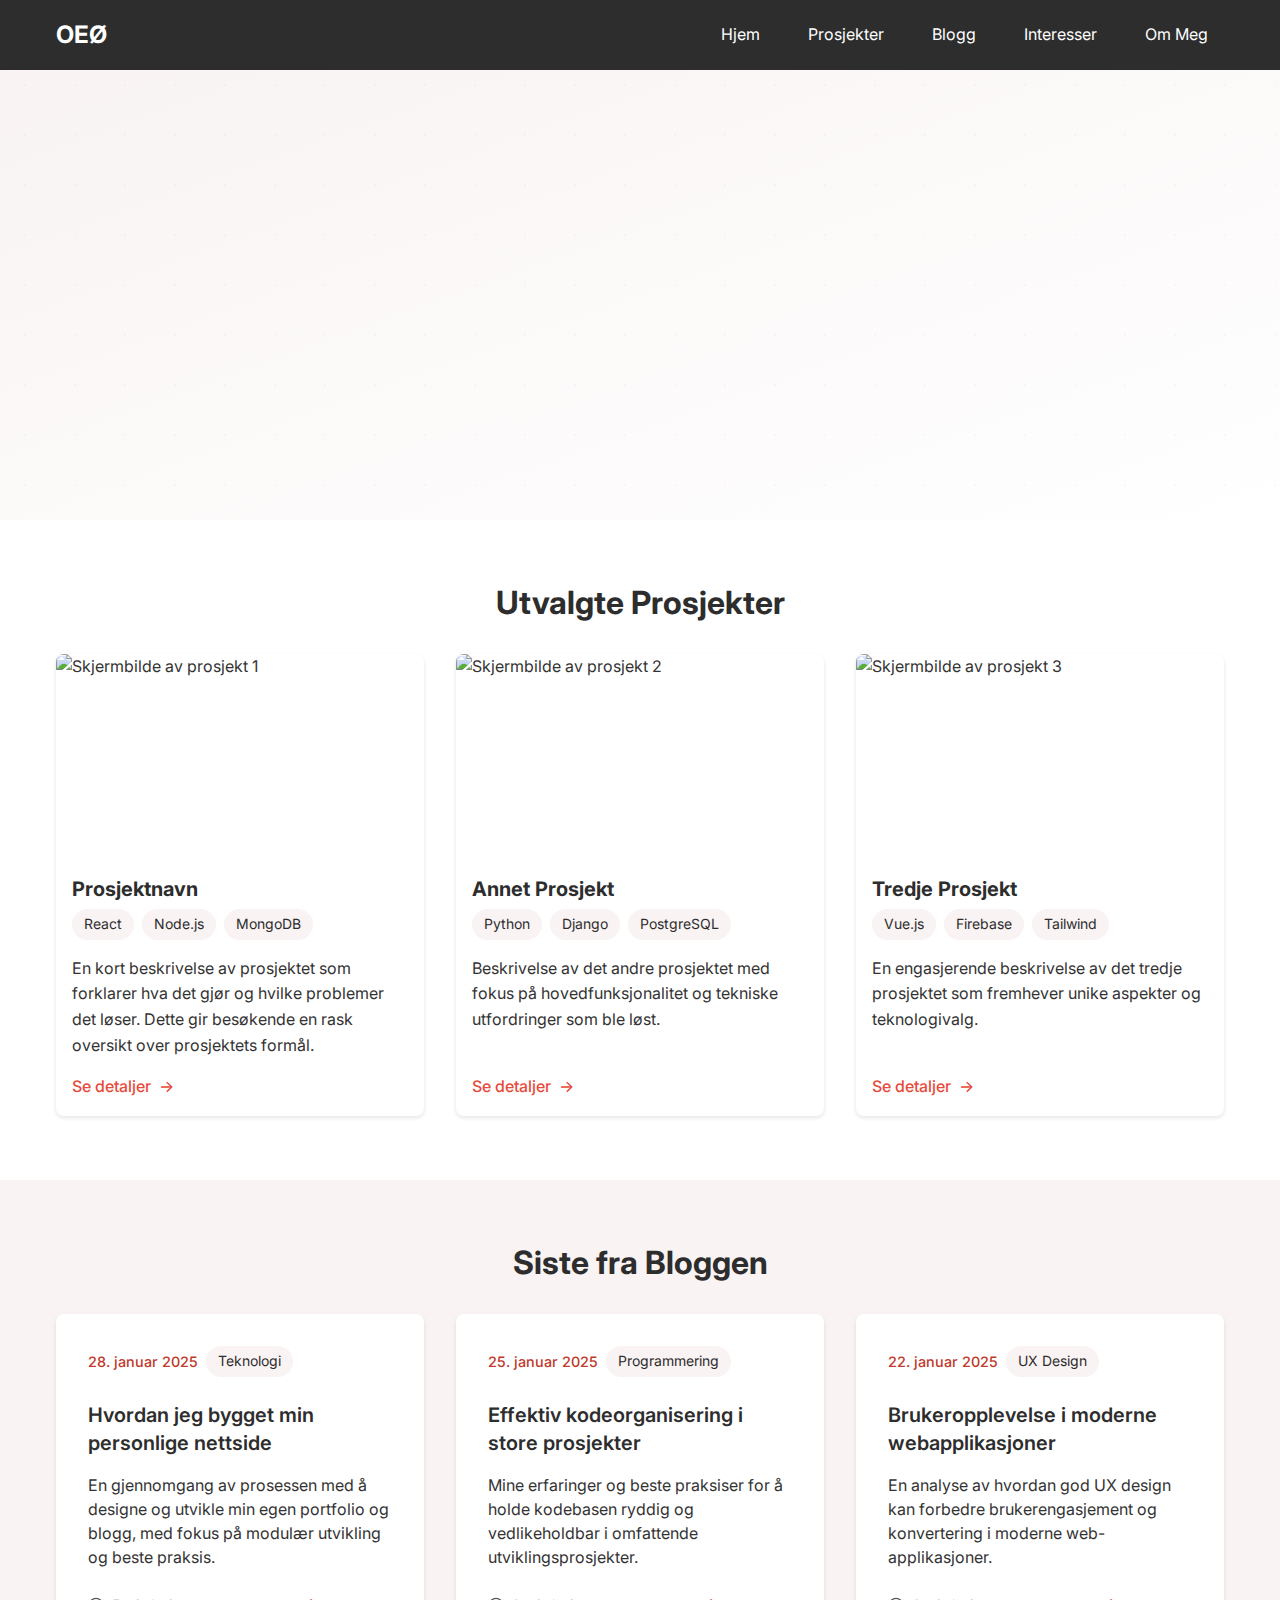
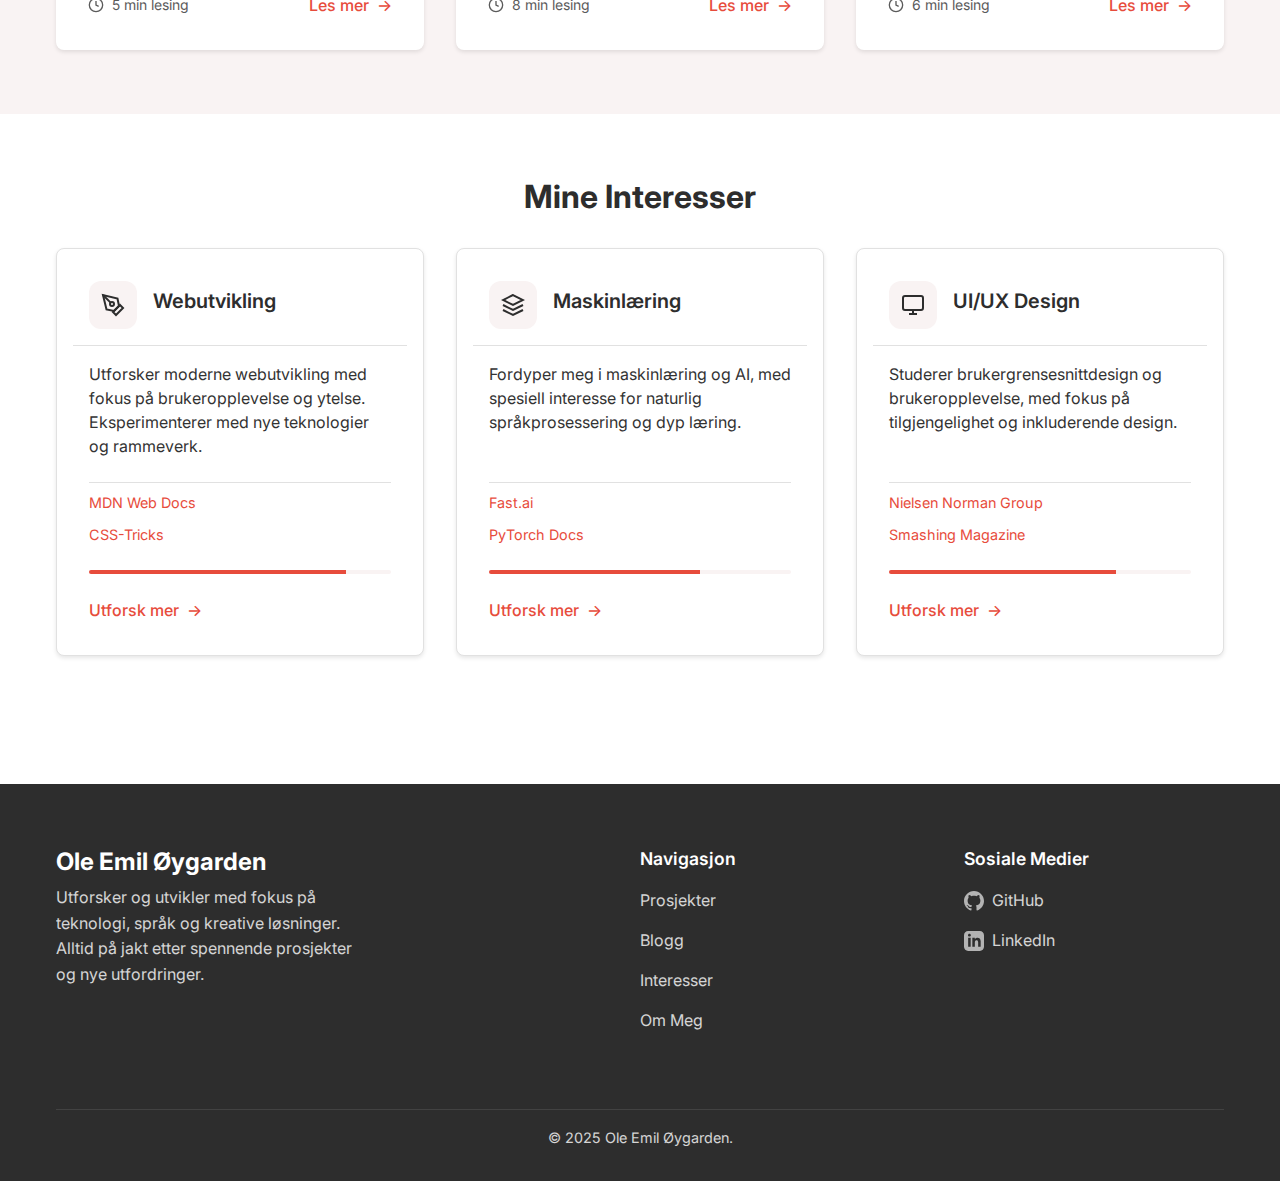
==== commit df8eb83b: "Første versjon av forsiden er ferdig" ====
--- a/index.html
+++ b/index.html
@@ -16,6 +16,8 @@
 
     <!-- Kortspesifikke stiler -->
     <link rel="stylesheet" href="css/project-card.css">
+    <link rel="stylesheet" href="css/blog-card.css">
+    <link rel="stylesheet" href="css/interest-card.css">
     
     <!-- Seksjonsspesifikke stiler -->
     <link rel="stylesheet" href="css/blog.css">
@@ -130,17 +132,73 @@
             </div>
         </section>
 
-        <!-- Siste blogginnlegg -->
         <section class="latest-posts">
             <div class="container">
                 <h2 class="section-title">Siste fra Bloggen</h2>
                 <div class="post-grid">
+                    <!-- Bloggkort 1 -->
                     <article class="post-card">
                         <div class="post-content">
-                            <span class="post-date">28. januar 2025</span>
-                            <h3>Bloggtittel</h3>
-                            <p>Kort utdrag fra blogginnlegget...</p>
-                            <a href="#" class="post-link">Les mer</a>
+                            <div class="post-meta">
+                                <span class="post-date">28. januar 2025</span>
+                                <span class="post-category">Teknologi</span>
+                            </div>
+                            <h3>Hvordan jeg bygget min personlige nettside</h3>
+                            <p>En gjennomgang av prosessen med å designe og utvikle min egen portfolio og blogg, med fokus på modulær utvikling og beste praksis.</p>
+                            <div class="post-footer">
+                                <span class="reading-time">
+                                    <svg viewBox="0 0 24 24" fill="none" stroke="currentColor" stroke-width="2">
+                                        <circle cx="12" cy="12" r="10"/>
+                                        <path d="M12 6v6l4 2"/>
+                                    </svg>
+                                    5 min lesing
+                                </span>
+                                <a href="blogg/web-utvikling.html" class="post-link">Les mer</a>
+                            </div>
+                        </div>
+                    </article>
+        
+                    <!-- Bloggkort 2 -->
+                    <article class="post-card">
+                        <div class="post-content">
+                            <div class="post-meta">
+                                <span class="post-date">25. januar 2025</span>
+                                <span class="post-category">Programmering</span>
+                            </div>
+                            <h3>Effektiv kodeorganisering i store prosjekter</h3>
+                            <p>Mine erfaringer og beste praksiser for å holde kodebasen ryddig og vedlikeholdbar i omfattende utviklingsprosjekter.</p>
+                            <div class="post-footer">
+                                <span class="reading-time">
+                                    <svg viewBox="0 0 24 24" fill="none" stroke="currentColor" stroke-width="2">
+                                        <circle cx="12" cy="12" r="10"/>
+                                        <path d="M12 6v6l4 2"/>
+                                    </svg>
+                                    8 min lesing
+                                </span>
+                                <a href="blogg/kodeorganisering.html" class="post-link">Les mer</a>
+                            </div>
+                        </div>
+                    </article>
+        
+                    <!-- Bloggkort 3 -->
+                    <article class="post-card">
+                        <div class="post-content">
+                            <div class="post-meta">
+                                <span class="post-date">22. januar 2025</span>
+                                <span class="post-category">UX Design</span>
+                            </div>
+                            <h3>Brukeropplevelse i moderne webapplikasjoner</h3>
+                            <p>En analyse av hvordan god UX design kan forbedre brukerengasjement og konvertering i moderne web-applikasjoner.</p>
+                            <div class="post-footer">
+                                <span class="reading-time">
+                                    <svg viewBox="0 0 24 24" fill="none" stroke="currentColor" stroke-width="2">
+                                        <circle cx="12" cy="12" r="10"/>
+                                        <path d="M12 6v6l4 2"/>
+                                    </svg>
+                                    6 min lesing
+                                </span>
+                                <a href="blogg/ux-design.html" class="post-link">Les mer</a>
+                            </div>
                         </div>
                     </article>
                 </div>
@@ -152,17 +210,99 @@
             <div class="container">
                 <h2 class="section-title">Mine Interesser</h2>
                 <div class="interests-grid">
+                    <!-- Interessekort 1 -->
                     <article class="interest-card">
+                        <div class="interest-header">
+                            <div class="interest-icon">
+                                <svg viewBox="0 0 24 24" fill="none" stroke="currentColor" stroke-width="2">
+                                    <path d="M12 19l7-7 3 3-7 7-3-3z"/>
+                                    <path d="M18 13l-1.5-7.5L2 2l3.5 14.5L13 18l5-5z"/>
+                                    <path d="M2 2l7.586 7.586"/>
+                                    <circle cx="11" cy="11" r="2"/>
+                                </svg>
+                            </div>
+                            <h3>Webutvikling</h3>
+                        </div>
                         <div class="interest-content">
-                            <h3>Interesse 1</h3>
-                            <p>Kort beskrivelse av interessen...</p>
-                            <a href="#" class="interest-link">Les mer</a>
+                            <p>Utforsker moderne webutvikling med fokus på brukeropplevelse og ytelse. Eksperimenterer med nye teknologier og rammeverk.</p>
+                            
+                            <div class="interest-resources">
+                                <ul class="resource-list">
+                                    <li><a href="#">MDN Web Docs</a></li>
+                                    <li><a href="#">CSS-Tricks</a></li>
+                                </ul>
+                            </div>
+                            
+                            <div class="interest-progress">
+                                <div class="progress-bar" style="width: 85%;"></div>
+                            </div>
+                            
+                            <a href="interesser/webutvikling.html" class="interest-link">Utforsk mer</a>
+                        </div>
+                    </article>
+        
+                    <!-- Interessekort 2 -->
+                    <article class="interest-card">
+                        <div class="interest-header">
+                            <div class="interest-icon">
+                                <svg viewBox="0 0 24 24" fill="none" stroke="currentColor" stroke-width="2">
+                                    <path d="M12 2L2 7l10 5 10-5-10-5z"/>
+                                    <path d="M2 17l10 5 10-5"/>
+                                    <path d="M2 12l10 5 10-5"/>
+                                </svg>
+                            </div>
+                            <h3>Maskinlæring</h3>
+                        </div>
+                        <div class="interest-content">
+                            <p>Fordyper meg i maskinlæring og AI, med spesiell interesse for naturlig språkprosessering og dyp læring.</p>
+                            
+                            <div class="interest-resources">
+                                <ul class="resource-list">
+                                    <li><a href="#">Fast.ai</a></li>
+                                    <li><a href="#">PyTorch Docs</a></li>
+                                </ul>
+                            </div>
+                            
+                            <div class="interest-progress">
+                                <div class="progress-bar" style="width: 70%;"></div>
+                            </div>
+                            
+                            <a href="interesser/maskinlaering.html" class="interest-link">Utforsk mer</a>
+                        </div>
+                    </article>
+        
+                    <!-- Interessekort 3 -->
+                    <article class="interest-card">
+                        <div class="interest-header">
+                            <div class="interest-icon">
+                                <svg viewBox="0 0 24 24" fill="none" stroke="currentColor" stroke-width="2">
+                                    <rect x="2" y="3" width="20" height="14" rx="2" ry="2"/>
+                                    <line x1="8" y1="21" x2="16" y2="21"/>
+                                    <line x1="12" y1="17" x2="12" y2="21"/>
+                                </svg>
+                            </div>
+                            <h3>UI/UX Design</h3>
+                        </div>
+                        <div class="interest-content">
+                            <p>Studerer brukergrensesnittdesign og brukeropplevelse, med fokus på tilgjengelighet og inkluderende design.</p>
+                            
+                            <div class="interest-resources">
+                                <ul class="resource-list">
+                                    <li><a href="#">Nielsen Norman Group</a></li>
+                                    <li><a href="#">Smashing Magazine</a></li>
+                                </ul>
+                            </div>
+                            
+                            <div class="interest-progress">
+                                <div class="progress-bar" style="width: 75%;"></div>
+                            </div>
+                            
+                            <a href="interesser/ui-ux-design.html" class="interest-link">Utforsk mer</a>
                         </div>
                     </article>
                 </div>
             </div>
         </section>
-    </main>
 
     <footer class="site-footer">
         <div class="container">
--- a/css/blog-card.css
+++ b/css/blog-card.css
@@ -0,0 +1,152 @@
+/* blog-card.css */
+
+.latest-posts {
+    padding: var(--spacing-xl) 0;
+    background-color: var(--light-gray);
+}
+
+/* Grid for bloggkort */
+.post-grid {
+    display: grid;
+    grid-template-columns: repeat(auto-fit, minmax(300px, 1fr));
+    gap: var(--spacing-lg);
+    margin-top: var(--spacing-lg);
+}
+
+/* Bloggkort */
+.post-card {
+    background: white;
+    border-radius: var(--border-radius);
+    overflow: hidden;
+    transition: transform 0.3s ease, box-shadow 0.3s ease;
+    box-shadow: 0 2px 4px rgba(0, 0, 0, 0.05);
+    display: flex;
+    flex-direction: column;
+    height: 100%;
+}
+
+.post-card:hover {
+    transform: translateY(-3px);
+    box-shadow: 0 4px 12px rgba(0, 0, 0, 0.1);
+}
+
+/* Bloggkort innhold */
+.post-content {
+    padding: var(--spacing-md);
+    flex-grow: 1;
+    display: flex;
+    flex-direction: column;
+}
+
+/* Dato og kategori */
+.post-meta {
+    display: flex;
+    align-items: center;
+    gap: var(--spacing-sm);
+    margin-bottom: var(--spacing-sm);
+    font-size: 0.875rem;
+}
+
+.post-date {
+    color: var(--secondary-color);
+}
+
+.post-category {
+    background-color: var(--light-gray);
+    padding: 0.25rem 0.75rem;
+    border-radius: 1rem;
+    color: var(--primary-color);
+}
+
+/* Bloggkort overskrift */
+.post-content h3 {
+    font-size: 1.25rem;
+    color: var(--primary-color);
+    margin-bottom: var(--spacing-sm);
+    line-height: 1.4;
+}
+
+/* Bloggkort utdrag */
+.post-content p {
+    color: var(--text-color);
+    margin-bottom: var(--spacing-md);
+    line-height: 1.6;
+    flex-grow: 1;
+}
+
+/* Lesetid og lenke container */
+.post-footer {
+    display: flex;
+    justify-content: space-between;
+    align-items: center;
+    margin-top: auto;
+}
+
+/* Estimert lesetid */
+.reading-time {
+    display: flex;
+    align-items: center;
+    gap: 0.5rem;
+    color: var(--text-color);
+    font-size: 0.875rem;
+    opacity: 0.8;
+}
+
+.reading-time svg {
+    width: 16px;
+    height: 16px;
+}
+
+/* Les mer lenke */
+.post-link {
+    color: var(--accent-color);
+    text-decoration: none;
+    font-weight: 500;
+    display: inline-flex;
+    align-items: center;
+    transition: color 0.2s ease;
+}
+
+.post-link:hover {
+    color: var(--secondary-color);
+}
+
+.post-link::after {
+    content: '→';
+    margin-left: 0.5rem;
+    transition: transform 0.2s ease;
+}
+
+.post-link:hover::after {
+    transform: translateX(4px);
+}
+
+/* Responsiv design */
+@media (max-width: 768px) {
+    .post-grid {
+        grid-template-columns: 1fr;
+        padding: 0 var(--spacing-md);
+    }
+    
+    .post-card {
+        max-width: 500px;
+        margin: 0 auto;
+    }
+}
+
+/* Loading tilstand */
+.post-card.loading {
+    pointer-events: none;
+}
+
+.post-card.loading .post-meta,
+.post-card.loading h3,
+.post-card.loading p {
+    background: linear-gradient(90deg, 
+        var(--light-gray) 25%, 
+        #f0f0f0 50%, 
+        var(--light-gray) 75%);
+    background-size: 200% 100%;
+    animation: loading 1.5s infinite;
+    color: transparent;
+}--- a/css/interest-card.css
+++ b/css/interest-card.css
@@ -0,0 +1,162 @@
+/* interest-card.css */
+
+.interests {
+    padding: var(--spacing-xl) 0;
+    background-color: var(--background-color);
+}
+
+/* Grid for interessekort */
+.interests-grid {
+    display: grid;
+    grid-template-columns: repeat(auto-fit, minmax(280px, 1fr));
+    gap: var(--spacing-lg);
+    margin-top: var(--spacing-lg);
+}
+
+/* Interessekort */
+.interest-card {
+    background: white;
+    border-radius: var(--border-radius);
+    position: relative;
+    transition: all 0.3s ease;
+    border: 1px solid var(--border-color);
+    height: 100%;
+    display: flex;
+    flex-direction: column;
+}
+
+.interest-card:hover {
+    transform: translateY(-3px);
+    box-shadow: 0 8px 16px rgba(0, 0, 0, 0.1);
+}
+
+/* Interessekort header med ikon */
+.interest-header {
+    padding: var(--spacing-md);
+    display: flex;
+    align-items: center;
+    gap: var(--spacing-md);
+    border-bottom: 1px solid var(--border-color);
+}
+
+.interest-icon {
+    width: 48px;
+    height: 48px;
+    padding: 10px;
+    border-radius: 12px;
+    background-color: var(--light-gray);
+    display: flex;
+    align-items: center;
+    justify-content: center;
+}
+
+.interest-icon svg {
+    width: 24px;
+    height: 24px;
+    color: var(--primary-color);
+}
+
+/* Interessekort innhold */
+.interest-content {
+    padding: var(--spacing-md);
+    flex-grow: 1;
+    display: flex;
+    flex-direction: column;
+}
+
+.interest-content h3 {
+    font-size: 1.25rem;
+    color: var(--primary-color);
+    margin-bottom: var(--spacing-sm);
+}
+
+.interest-content p {
+    color: var(--text-color);
+    line-height: 1.6;
+    margin-bottom: var(--spacing-md);
+    flex-grow: 1;
+}
+
+/* Ressursliste */
+.interest-resources {
+    margin-top: auto;
+    border-top: 1px solid var(--border-color);
+    padding-top: var(--spacing-sm);
+}
+
+.resource-list {
+    list-style: none;
+    padding: 0;
+    margin: 0;
+}
+
+.resource-list li {
+    margin-bottom: 0.5rem;
+    font-size: 0.9rem;
+}
+
+.resource-list a {
+    color: var(--accent-color);
+    text-decoration: none;
+    display: inline-flex;
+    align-items: center;
+    gap: 0.5rem;
+    transition: color 0.2s ease;
+}
+
+.resource-list a:hover {
+    color: var(--secondary-color);
+}
+
+/* Les mer lenke */
+.interest-link {
+    display: inline-flex;
+    align-items: center;
+    color: var(--accent-color);
+    text-decoration: none;
+    font-weight: 500;
+    margin-top: var(--spacing-md);
+    transition: all 0.2s ease;
+}
+
+.interest-link:hover {
+    color: var(--secondary-color);
+}
+
+.interest-link::after {
+    content: '→';
+    margin-left: 0.5rem;
+    transition: transform 0.2s ease;
+}
+
+.interest-link:hover::after {
+    transform: translateX(4px);
+}
+
+/* Progress indikator */
+.interest-progress {
+    height: 4px;
+    background-color: var(--light-gray);
+    border-radius: var(--border-radius);
+    margin-top: var(--spacing-sm);
+    overflow: hidden;
+}
+
+.progress-bar {
+    height: 100%;
+    background-color: var(--accent-color);
+    transition: width 0.3s ease;
+}
+
+/* Responsiv design */
+@media (max-width: 768px) {
+    .interests-grid {
+        grid-template-columns: 1fr;
+        padding: 0 var(--spacing-md);
+    }
+    
+    .interest-card {
+        max-width: 500px;
+        margin: 0 auto;
+    }
+}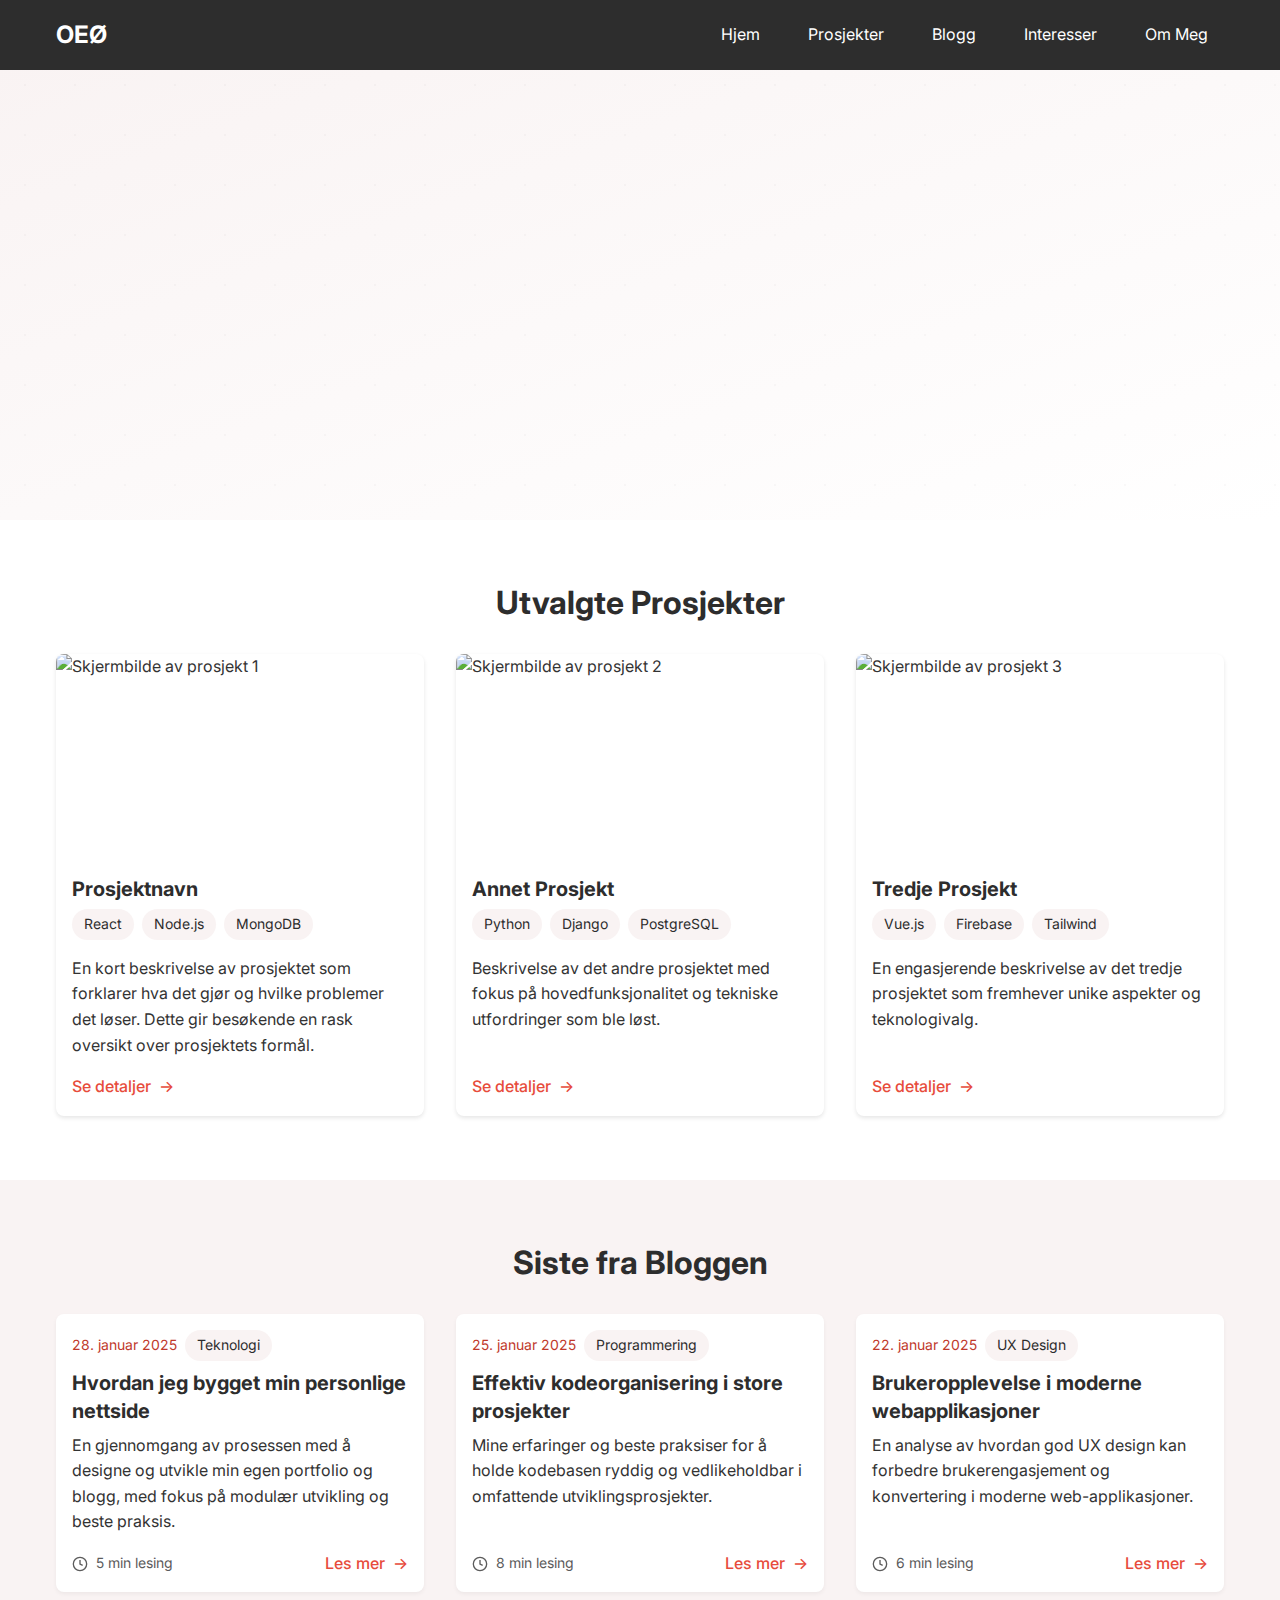
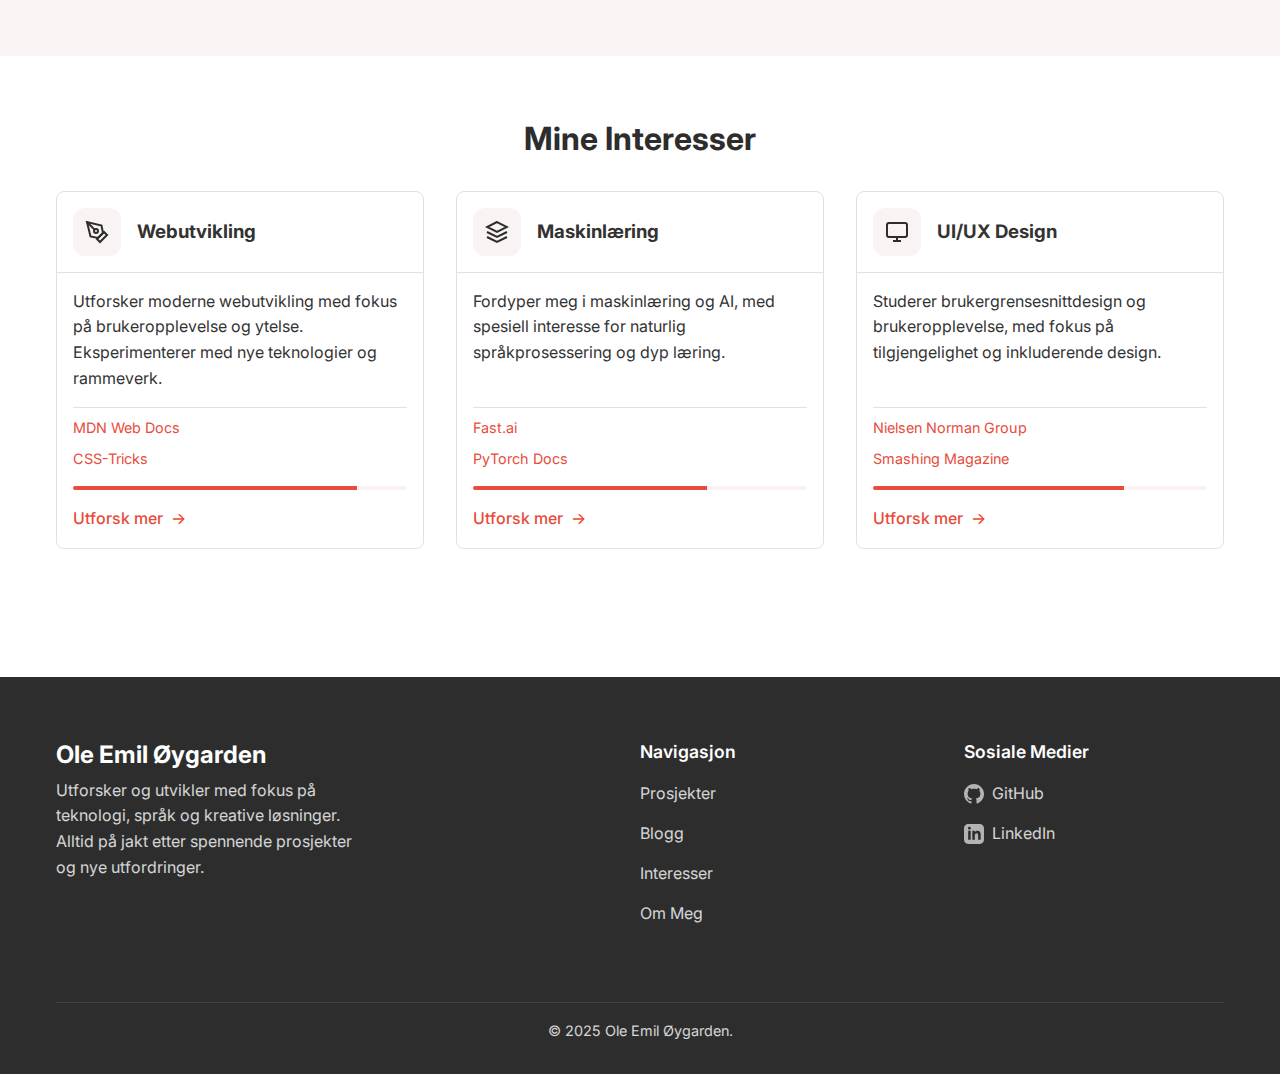
==== commit 3d684208: "Oppdatert mappestruktur på første iterasjon" ====
--- a/index.html
+++ b/index.html
@@ -1,36 +1,29 @@
 <!DOCTYPE html>
 <html lang="no">
-<head>
-    <meta charset="UTF-8">
-    <meta name="viewport" content="width=device-width, initial-scale=1.0">
-    <title>Ole Emil Øygarden - Portfolio & Blog</title>
-    
-    <!-- Base stiler -->
-    <link rel="stylesheet" href="css/variables.css">
-    <link rel="stylesheet" href="css/normalize.css">
-    <link rel="stylesheet" href="css/main.css">
-    
-    <!-- Navigasjon og footer stil -->
-    <link rel="stylesheet" href="css/navigation.css">
-    <link rel="stylesheet" href="css/footer.css">
-
-    <!-- Kortspesifikke stiler -->
-    <link rel="stylesheet" href="css/project-card.css">
-    <link rel="stylesheet" href="css/blog-card.css">
-    <link rel="stylesheet" href="css/interest-card.css">
-    
-    <!-- Seksjonsspesifikke stiler -->
-    <link rel="stylesheet" href="css/blog.css">
-    <link rel="stylesheet" href="css/projects.css">
-    <link rel="stylesheet" href="css/interests.css">
-    <link rel="stylesheet" href="css/hero.css">
-        
-    <!-- Responsive stiler til slutt -->
-    <link rel="stylesheet" href="css/responsive.css">
-    
-    <!-- Google Fonts -->
-    <link rel="stylesheet" href="https://fonts.googleapis.com/css2?family=Inter:wght@400;500;700&display=swap">
-</head>
+    <head>
+        <meta charset="UTF-8">
+        <meta name="viewport" content="width=device-width, initial-scale=1.0">
+        <title>Ole Emil Øygarden - Portfolio & Blog</title>
+        
+        <!-- Base stiler -->
+        <link rel="stylesheet" href="css/base/variables.css">
+        <link rel="stylesheet" href="css/base/normalize.css">
+        <link rel="stylesheet" href="css/base/main.css">
+        
+        <!-- Komponent stiler -->
+        <link rel="stylesheet" href="css/components/navigation.css">
+        <link rel="stylesheet" href="css/components/footer.css">
+        <link rel="stylesheet" href="css/components/project-card.css">
+        <link rel="stylesheet" href="css/components/blog-card.css">
+        <link rel="stylesheet" href="css/components/interest-card.css">
+        
+        <!-- Layout stiler -->
+        <link rel="stylesheet" href="css/layouts/hero.css">
+        <link rel="stylesheet" href="css/layouts/responsive.css">
+        
+        <!-- Google Fonts -->
+        <link rel="stylesheet" href="https://fonts.googleapis.com/css2?family=Inter:wght@400;500;700&display=swap">
+    </head>
 <body>
     <!-- Navigasjon -->
     <nav class="main-nav">
@@ -40,19 +33,14 @@
                 <div class="nav-brand">
                     <a href="index.html">OEØ</a>
                 </div>
-
-                <!-- Hamburger-knapp -->
-                <button class="nav-toggle" aria-label="Åpne meny">
-                    &#9776;
-                </button>
-
+    
                 <!-- Meny -->
                 <ul class="nav-links">
                     <li><a href="index.html">Hjem</a></li>
-                    <li><a href="prosjekter/index.html">Prosjekter</a></li>
-                    <li><a href="blogg/index.html">Blogg</a></li>
-                    <li><a href="interesser/index.html">Interesser</a></li>
-                    <li><a href="om/index.html">Om Meg</a></li>
+                    <li><a href="pages/projects/index.html">Prosjekter</a></li>
+                    <li><a href="pages/blog/index.html">Blogg</a></li>
+                    <li><a href="pages/interests/index.html">Interesser</a></li>
+                    <li><a href="pages/about/index.html">Om Meg</a></li>
                 </ul>
             </div>
         </div>
--- a/css/base/variables.css
+++ b/css/base/variables.css
@@ -0,0 +1,46 @@
+/* variables.css */
+:root {
+    /* 
+    Fargepalett - Endre disse verdiene for å oppdatere alle farger på nettsiden
+    Du kan finne nye farger ved å bruke verktøy som coolors.co 
+    */
+    --primary-color: #2D2D2D;     /* Mørk grå - for header */
+    --secondary-color: #C0392B;   /* Dyp rød - for hover */
+    --accent-color: #E74C3C;      /* Livlig rød - for aksenter */
+    --background-color: #FFFFFF;  /* Ren hvit - for bakgrunn */
+    --text-color: #333333;       /* Nesten svart - for tekst */
+    --light-gray: #F9F3F3;       /* Rosa-tonet lys - for seksjoner */
+    
+    /* 
+    Typografi - Disse verdiene styrer all tekst på nettsiden
+    Endre font-family for å bruke andre fonter (husk å oppdatere Google Fonts lenken i HTML)
+    */
+    --font-primary: 'Inter', system-ui, -apple-system, sans-serif;
+    --font-size-base: 16px;      /* Grunnleggende tekststørrelse */
+    --line-height-base: 1.6;     /* Linjehøyde for bedre lesbarhet */
+    
+    /* 
+    Spacing - Disse verdiene brukes for å skape konsistent mellomrom
+    Endre disse for å justere luft mellom elementer 
+    */
+    --spacing-xs: 0.25rem;       /* 4px - Minimalt mellomrom */
+    --spacing-sm: 0.5rem;        /* 8px - Lite mellomrom */
+    --spacing-md: 1rem;          /* 16px - Standard mellomrom */
+    --spacing-lg: 2rem;          /* 32px - Stort mellomrom */
+    --spacing-xl: 4rem;          /* 64px - Ekstra stort mellomrom */
+    
+    /* 
+    Container - Styrer bredden på innholdet
+    Endre max-width for å gjøre siden bredere eller smalere
+    */
+    --max-width: 1200px;
+    --content-padding: var(--spacing-md);
+    
+    /* 
+    Border - Styrer utseendet på kanter og avrundede hjørner
+    Endre disse for å justere visuell stil på bokser og knapper
+    */
+    --border-radius: 8px;
+    --border-width: 1px;
+    --border-color: #e1e1e1;
+}--- a/css/base/main.css
+++ b/css/base/main.css
@@ -0,0 +1,227 @@
+/* main.css */
+
+/*
+===============================
+GENERELLE STILER
+===============================
+Dette er grunnleggende stiler som brukes over hele nettsiden.
+De definerer hvordan basis-elementene skal se ut og oppføre seg.
+*/
+
+/* Container-klassen brukes for å:
+   1. Begrense innholdets bredde (hindrer at innholdet blir for bredt på store skjermer)
+   2. Sentrere innholdet horisontalt på siden
+   3. Legge til luft på sidene av innholdet 
+   
+   --max-width og --spacing-md er variabler definert i variables.css 
+   Dette gjør det enkelt å endre disse verdiene globalt */
+   .container {
+    max-width: var(--max-width);
+    margin: 0 auto; /* Sentrerer container horisontalt */
+    padding: 0 var(--spacing-md); /* Legger til luft på sidene */
+}
+
+/* Denne klassen brukes for alle seksjonsoverskrifter på siden
+   Den sørger for konsistent styling av hovedoverskrifter i hver seksjon */
+.section-title {
+    font-size: 2rem; /* Stor tekst for å fremheve overskriften */
+    color: var(--primary-color); /* Bruker primærfargen definert i variables.css */
+    margin-bottom: var(--spacing-lg); /* God avstand til innholdet under */
+    text-align: center; /* Sentrerer overskriften */
+}
+
+/* Basis knappestil som alle knapper arver fra
+   Dette sikrer konsistent utseende på knapper over hele siden */
+.btn {
+    display: inline-block; /* Gjør at knappen oppfører seg som tekst, men kan ha margin/padding */
+    padding: 0.8rem 1.5rem; /* God størrelse for klikkeflate */
+    border-radius: var(--border-radius); /* Runde hjørner fra variabel */
+    text-decoration: none; /* Fjerner standard understrek på lenker */
+    font-weight: 500; /* Litt tykkere tekst for bedre lesbarhet */
+    transition: all 0.3s ease; /* Myk animasjon ved hover */
+}
+
+/* Primærknapp - brukes for hovedhandlinger
+   Har fylt bakgrunn med aksent-farge */
+.btn-primary {
+    background-color: var(--accent-color);
+    color: white;
+}
+
+/* Hover-effekt for primærknapp 
+   Endrer bakgrunnsfarge når musepeker svever over */
+.btn-primary:hover {
+    background-color: var(--secondary-color);
+}
+
+/* Sekundærknapp - brukes for mindre viktige handlinger
+   Har transparent bakgrunn med ramme */
+.btn-secondary {
+    background-color: transparent;
+    color: var(--primary-color);
+    border: 2px solid var(--primary-color);
+}
+
+/* Hover-effekt for sekundærknapp
+   Fyller knappen med farge når musepeker svever over */
+.btn-secondary:hover {
+    background-color: var(--primary-color);
+    color: white;
+}
+
+/* Generell hover-effekt for alle lenker på siden
+   Gjør lenken litt transparent når musepeker svever over */
+a:hover {
+    opacity: 0.8;
+    transition: opacity 0.2s ease;
+}
+
+/* Avansert hover-effekt for knapper
+   1. Løfter knappen litt opp
+   2. Legger til en subtil skygge
+   Dette gir en "flytende" effekt */
+.btn:hover {
+    transform: translateY(-2px);
+    box-shadow: 0 4px 8px rgba(0, 0, 0, 0.1);
+    transition: all 0.2s ease;
+}
+
+/* Aktiverer myk scrolling når man klikker på anker-lenker
+   Dette gir en bedre brukeropplevelse ved navigasjon på siden */
+html {
+    scroll-behavior: smooth;
+}
+
+
+/*
+===============================
+FOOTER
+===============================
+Footer-seksjonen er sidens bunnområde som inneholder viktig navigasjon,
+kontaktinformasjon og juridisk informasjon. Den er designet for å være
+lett å navigere og gi en tydelig avslutning på siden.
+*/
+
+/* Hovedcontainer for footer
+   Denne er stylet for å:
+   - Skille seg ut med mørkere bakgrunnsfarge (primærfarge)
+   - Ha hvit tekst for god kontrast mot bakgrunnen
+   - Ha asymmetrisk padding (mer på topp enn bunn) for visuell balanse
+   
+   Footer bruker tag-selector i stedet for klasse fordi det
+   typisk bare er én footer på siden */
+   footer {
+    background-color: var(--primary-color);
+    color: white;
+    padding: var(--spacing-xl) 0 var(--spacing-md);
+}
+
+/* Grid-container for hoved-footer-innhold
+   Bruker CSS Grid for å:
+   - Skape et fleksibelt, responsivt layout
+   - Dele innholdet i jevne kolonner (minimum 200px brede)
+   - Gi god avstand mellom seksjoner med gap
+   
+   repeat(auto-fit, minmax(200px, 1fr)) betyr:
+   - Lag så mange kolonner som passer
+   - Hver kolonne skal være minst 200px
+   - Fordel resterende plass likt */
+.footer-content {
+    display: grid;
+    grid-template-columns: repeat(auto-fit, minmax(200px, 1fr));
+    gap: var(--spacing-xl);
+    margin-bottom: var(--spacing-xl);
+}
+
+/* Venstre footer-seksjon med logo/sidenavn og beskrivelse
+   Denne seksjonen er ofte mer fremtredende og inneholder:
+   - Større overskrift (1.5rem = 24px)
+   - Fet skrift for logo/navn
+   - Lett gjennomsiktig tekst (opacity 0.8) for beskrivelse */
+.footer-left h3 {
+    font-size: 1.5rem;
+    margin-bottom: var(--spacing-sm);
+    font-weight: 700;
+}
+
+.footer-left p {
+    opacity: 0.8; /* Gjør teksten litt mindre fremtredende */
+}
+
+/* Overskrifter for navigasjon og sosiale medier
+   Disse er stylet for å:
+   - Være mindre enn hovedlogoen (1.1rem = 17.6px)
+   - Ha god avstand til innholdet under
+   - Være tydelige men ikke dominerende */
+.footer-nav h4,
+.footer-social h4 {
+    font-size: 1.1rem;
+    margin-bottom: var(--spacing-md);
+    font-weight: 600;
+}
+
+/* Basis-styling for footer-lister
+   Fjerner standard liste-styling for å:
+   - Gi et renere utseende
+   - Tillate custom styling av liste-elementer
+   - Fjerne standard padding/margin */
+.footer-nav ul,
+.footer-social ul {
+    list-style: none;
+    padding: 0;
+}
+
+/* Styling av individuelle liste-elementer
+   Gir konsistent avstand mellom lenker for:
+   - God lesbarhet
+   - Tydelig skille mellom elementer
+   - Enkel navigasjon */
+.footer-nav li,
+.footer-social li {
+    margin-bottom: var(--spacing-sm);
+}
+
+/* Styling av footer-lenker
+   Lenker er designet for å:
+   - Ha god kontrast (hvit mot mørk bakgrunn)
+   - Være subtile (opacity 0.8)
+   - Ha myk hover-effekt
+   - Være tydelig klikkbare */
+.footer-nav a,
+.footer-social a {
+    color: white;
+    text-decoration: none;
+    opacity: 0.8;
+    transition: opacity 0.3s ease;
+}
+
+/* Hover-effekt for footer-lenker
+   Ved hover:
+   - Øker opacity til 1 for mer synlighet
+   - Gir subtil men tydelig feedback
+   - Beholder god lesbarhet */
+.footer-nav a:hover,
+.footer-social a:hover {
+    opacity: 1;
+}
+
+/* Copyright-seksjon nederst i footer
+   Denne seksjonen:
+   - Er sentrert for visuell balanse
+   - Har en subtil topplinje som skiller den fra innholdet over
+   - Bruker padding for å skape avstand fra skillelinjen */
+.footer-bottom {
+    text-align: center;
+    padding-top: var(--spacing-md);
+    border-top: 1px solid rgba(255, 255, 255, 0.1);
+}
+
+/* Styling av copyright-tekst
+   Teksten er:
+   - Litt transparent for å være mindre fremtredende
+   - Mindre skriftstørrelse enn resten av footer
+   - Beholder god lesbarhet */
+.footer-bottom p {
+    opacity: 0.8;
+    font-size: 0.9rem;
+}--- a/css/components/navigation.css
+++ b/css/components/navigation.css
@@ -0,0 +1,97 @@
+/* navigation.css */
+
+/* Hovedcontainer for navigasjon */
+.main-nav {
+    background-color: var(--primary-color);
+    padding: var(--spacing-md) 0;
+    position: fixed;
+    width: 100%;
+    top: 0;
+    z-index: 1000;
+}
+
+/* Innholdscontainer */
+.nav-content {
+    display: flex;
+    justify-content: space-between;
+    align-items: center;
+    position: relative; /* Viktig for mobil-meny posisjonering */
+}
+
+/* Logo styling */
+.nav-brand a {
+    color: white;
+    font-size: 1.5rem;
+    font-weight: 700;
+    text-decoration: none;
+}
+
+/* Hovedmeny */
+.nav-links {
+    display: flex;
+    gap: var(--spacing-md);
+    list-style: none;
+    margin: 0;
+    padding: 0;
+}
+
+.nav-links a {
+    color: white;
+    text-decoration: none;
+    padding: 0.5rem 1rem;
+    border-radius: var(--border-radius);
+    transition: all 0.3s ease;
+}
+
+.nav-links a:hover,
+.nav-links a.active {
+    background-color: var(--secondary-color);
+}
+
+/* Hamburger-meny knapp */
+.nav-toggle {
+    display: none; /* Skjult på desktop */
+    background: none;
+    border: none;
+    color: white;
+    font-size: 1.5rem;
+    cursor: pointer;
+    padding: 0.5rem;
+    z-index: 100;
+}
+
+/* Mobil-tilpasninger */
+@media (max-width: 768px) {
+    .nav-toggle {
+        display: block; /* Vis hamburger på mobil */
+    }
+
+    .nav-links {
+        display: none; /* Skjul meny som standard på mobil */
+        position: absolute;
+        top: 100%; /* Plasser under header */
+        left: 0;
+        right: 0;
+        background-color: var(--primary-color);
+        flex-direction: column;
+        width: 100%;
+        padding: 1rem 0;
+        gap: 0;
+        box-shadow: 0 4px 6px rgba(0, 0, 0, 0.1);
+    }
+
+    .nav-links.show {
+        display: flex; /* Vis meny når aktiv */
+    }
+
+    .nav-links li {
+        width: 100%;
+    }
+
+    .nav-links a {
+        display: block;
+        padding: 1rem;
+        width: 100%;
+        text-align: center;
+    }
+}--- a/css/components/footer.css
+++ b/css/components/footer.css
@@ -0,0 +1,121 @@
+/* footer.css */
+
+.site-footer {
+    background-color: var(--primary-color);
+    color: white;
+    padding: var(--spacing-xl) 0 var(--spacing-md);
+    margin-top: var(--spacing-xl);
+}
+
+/* Hovedgrid for footer-innhold */
+.footer-content {
+    display: grid;
+    grid-template-columns: 2fr 1fr 1fr;
+    gap: var(--spacing-xl);
+    margin-bottom: var(--spacing-xl);
+}
+
+/* Venstre seksjon med logo og beskrivelse */
+.footer-brand h3 {
+    font-size: 1.5rem;
+    margin-bottom: var(--spacing-sm);
+    font-weight: 700;
+}
+
+.footer-brand p {
+    opacity: 0.8;
+    line-height: 1.6;
+    max-width: 300px;
+}
+
+/* Navigasjon og sosiale medier seksjoner */
+.footer-nav h4,
+.footer-social h4 {
+    font-size: 1.1rem;
+    margin-bottom: var(--spacing-md);
+    font-weight: 600;
+    color: white;
+}
+
+.footer-nav ul,
+.footer-social ul {
+    list-style: none;
+    padding: 0;
+    margin: 0;
+}
+
+.footer-nav li,
+.footer-social li {
+    margin-bottom: var(--spacing-sm);
+}
+
+.footer-nav a,
+.footer-social a {
+    color: white;
+    text-decoration: none;
+    opacity: 0.8;
+    transition: all 0.3s ease;
+    display: inline-block;
+    padding: 0.2rem 0;
+}
+
+.footer-nav a:hover,
+.footer-social a:hover {
+    opacity: 1;
+    transform: translateX(5px);
+}
+
+/* Copyright-seksjon */
+.footer-bottom {
+    text-align: center;
+    padding-top: var(--spacing-md);
+    border-top: 1px solid rgba(255, 255, 255, 0.1);
+}
+
+.footer-bottom p {
+    opacity: 0.8;
+    font-size: 0.9rem;
+}
+
+/* Sosiale medier ikoner */
+.footer-social a {
+    display: flex;
+    align-items: center;
+    gap: var(--spacing-sm);
+}
+
+.footer-social .social-icon {
+    width: 20px;
+    height: 20px;
+    opacity: 0.8;
+    transition: opacity 0.3s ease;
+}
+
+.footer-social a:hover .social-icon {
+    opacity: 1;
+}
+
+/* Responsiv design */
+@media (max-width: 768px) {
+    .footer-content {
+        grid-template-columns: 1fr;
+        gap: var(--spacing-lg);
+        text-align: center;
+    }
+
+    .footer-brand p {
+        max-width: 100%;
+    }
+
+    .footer-nav a:hover,
+    .footer-social a:hover {
+        transform: translateX(0);
+    }
+
+    .footer-nav ul,
+    .footer-social ul {
+        display: flex;
+        flex-direction: column;
+        align-items: center;
+    }
+}--- a/css/components/project-card.css
+++ b/css/components/project-card.css
@@ -0,0 +1,148 @@
+/* projects.css */
+
+.featured-projects {
+    padding: var(--spacing-xl) 0;
+    background-color: var(--background-color);
+}
+
+/* Grid container for prosjektkort */
+.project-grid {
+    display: grid;
+    grid-template-columns: repeat(auto-fit, minmax(300px, 1fr));
+    gap: var(--spacing-lg);
+    margin-top: var(--spacing-lg);
+}
+
+/* Prosjektkort */
+.project-card {
+    background: white;
+    border-radius: var(--border-radius);
+    overflow: hidden;
+    box-shadow: 0 2px 4px rgba(0, 0, 0, 0.1);
+    transition: transform 0.3s ease, box-shadow 0.3s ease;
+    display: flex;
+    flex-direction: column;
+    height: 100%;
+}
+
+.project-card:hover {
+    transform: translateY(-5px);
+    box-shadow: 0 4px 8px rgba(0, 0, 0, 0.15);
+}
+
+/* Prosjektbilde container */
+.project-image {
+    position: relative;
+    padding-top: 56.25%; /* 16:9 aspect ratio */
+    overflow: hidden;
+}
+
+.project-image img {
+    position: absolute;
+    top: 0;
+    left: 0;
+    width: 100%;
+    height: 100%;
+    object-fit: cover;
+    transition: transform 0.3s ease;
+}
+
+.project-card:hover .project-image img {
+    transform: scale(1.05);
+}
+
+/* Prosjektinnhold */
+.project-content {
+    padding: var(--spacing-md);
+    flex-grow: 1;
+    display: flex;
+    flex-direction: column;
+}
+
+.project-content h3 {
+    font-size: 1.25rem;
+    color: var(--primary-color);
+    margin-bottom: var(--spacing-sm);
+}
+
+.project-content p {
+    color: var(--text-color);
+    margin-bottom: var(--spacing-md);
+    line-height: 1.6;
+    flex-grow: 1;
+}
+
+/* Teknologi-tagger */
+.project-tags {
+    display: flex;
+    flex-wrap: wrap;
+    gap: 0.5rem;
+    margin-bottom: var(--spacing-md);
+}
+
+.project-tag {
+    background-color: var(--light-gray);
+    color: var(--primary-color);
+    padding: 0.25rem 0.75rem;
+    border-radius: 1rem;
+    font-size: 0.875rem;
+}
+
+/* Les mer lenke */
+.project-link {
+    display: inline-flex;
+    align-items: center;
+    color: var(--accent-color);
+    text-decoration: none;
+    font-weight: 500;
+    transition: color 0.2s ease;
+}
+
+.project-link:hover {
+    color: var(--secondary-color);
+}
+
+.project-link::after {
+    content: '→';
+    margin-left: 0.5rem;
+    transition: transform 0.2s ease;
+}
+
+.project-link:hover::after {
+    transform: translateX(4px);
+}
+
+/* Responsiv design */
+@media (max-width: 768px) {
+    .project-grid {
+        grid-template-columns: 1fr;
+        padding: 0 var(--spacing-md);
+    }
+    
+    .project-card {
+        max-width: 500px;
+        margin: 0 auto;
+    }
+}
+
+/* Loading skeleton animation */
+@keyframes loading {
+    0% { background-position: 200% 0; }
+    100% { background-position: -200% 0; }
+}
+
+.project-card.loading {
+    pointer-events: none;
+}
+
+.project-card.loading .project-image,
+.project-card.loading h3,
+.project-card.loading p {
+    background: linear-gradient(90deg, 
+        var(--light-gray) 25%, 
+        #f0f0f0 50%, 
+        var(--light-gray) 75%);
+    background-size: 200% 100%;
+    animation: loading 1.5s infinite;
+    color: transparent;
+}--- a/css/components/blog-card.css
+++ b/css/components/blog-card.css
@@ -0,0 +1,152 @@
+/* blog-card.css */
+
+.latest-posts {
+    padding: var(--spacing-xl) 0;
+    background-color: var(--light-gray);
+}
+
+/* Grid for bloggkort */
+.post-grid {
+    display: grid;
+    grid-template-columns: repeat(auto-fit, minmax(300px, 1fr));
+    gap: var(--spacing-lg);
+    margin-top: var(--spacing-lg);
+}
+
+/* Bloggkort */
+.post-card {
+    background: white;
+    border-radius: var(--border-radius);
+    overflow: hidden;
+    transition: transform 0.3s ease, box-shadow 0.3s ease;
+    box-shadow: 0 2px 4px rgba(0, 0, 0, 0.05);
+    display: flex;
+    flex-direction: column;
+    height: 100%;
+}
+
+.post-card:hover {
+    transform: translateY(-3px);
+    box-shadow: 0 4px 12px rgba(0, 0, 0, 0.1);
+}
+
+/* Bloggkort innhold */
+.post-content {
+    padding: var(--spacing-md);
+    flex-grow: 1;
+    display: flex;
+    flex-direction: column;
+}
+
+/* Dato og kategori */
+.post-meta {
+    display: flex;
+    align-items: center;
+    gap: var(--spacing-sm);
+    margin-bottom: var(--spacing-sm);
+    font-size: 0.875rem;
+}
+
+.post-date {
+    color: var(--secondary-color);
+}
+
+.post-category {
+    background-color: var(--light-gray);
+    padding: 0.25rem 0.75rem;
+    border-radius: 1rem;
+    color: var(--primary-color);
+}
+
+/* Bloggkort overskrift */
+.post-content h3 {
+    font-size: 1.25rem;
+    color: var(--primary-color);
+    margin-bottom: var(--spacing-sm);
+    line-height: 1.4;
+}
+
+/* Bloggkort utdrag */
+.post-content p {
+    color: var(--text-color);
+    margin-bottom: var(--spacing-md);
+    line-height: 1.6;
+    flex-grow: 1;
+}
+
+/* Lesetid og lenke container */
+.post-footer {
+    display: flex;
+    justify-content: space-between;
+    align-items: center;
+    margin-top: auto;
+}
+
+/* Estimert lesetid */
+.reading-time {
+    display: flex;
+    align-items: center;
+    gap: 0.5rem;
+    color: var(--text-color);
+    font-size: 0.875rem;
+    opacity: 0.8;
+}
+
+.reading-time svg {
+    width: 16px;
+    height: 16px;
+}
+
+/* Les mer lenke */
+.post-link {
+    color: var(--accent-color);
+    text-decoration: none;
+    font-weight: 500;
+    display: inline-flex;
+    align-items: center;
+    transition: color 0.2s ease;
+}
+
+.post-link:hover {
+    color: var(--secondary-color);
+}
+
+.post-link::after {
+    content: '→';
+    margin-left: 0.5rem;
+    transition: transform 0.2s ease;
+}
+
+.post-link:hover::after {
+    transform: translateX(4px);
+}
+
+/* Responsiv design */
+@media (max-width: 768px) {
+    .post-grid {
+        grid-template-columns: 1fr;
+        padding: 0 var(--spacing-md);
+    }
+    
+    .post-card {
+        max-width: 500px;
+        margin: 0 auto;
+    }
+}
+
+/* Loading tilstand */
+.post-card.loading {
+    pointer-events: none;
+}
+
+.post-card.loading .post-meta,
+.post-card.loading h3,
+.post-card.loading p {
+    background: linear-gradient(90deg, 
+        var(--light-gray) 25%, 
+        #f0f0f0 50%, 
+        var(--light-gray) 75%);
+    background-size: 200% 100%;
+    animation: loading 1.5s infinite;
+    color: transparent;
+}--- a/css/components/interest-card.css
+++ b/css/components/interest-card.css
@@ -0,0 +1,162 @@
+/* interest-card.css */
+
+.interests {
+    padding: var(--spacing-xl) 0;
+    background-color: var(--background-color);
+}
+
+/* Grid for interessekort */
+.interests-grid {
+    display: grid;
+    grid-template-columns: repeat(auto-fit, minmax(280px, 1fr));
+    gap: var(--spacing-lg);
+    margin-top: var(--spacing-lg);
+}
+
+/* Interessekort */
+.interest-card {
+    background: white;
+    border-radius: var(--border-radius);
+    position: relative;
+    transition: all 0.3s ease;
+    border: 1px solid var(--border-color);
+    height: 100%;
+    display: flex;
+    flex-direction: column;
+}
+
+.interest-card:hover {
+    transform: translateY(-3px);
+    box-shadow: 0 8px 16px rgba(0, 0, 0, 0.1);
+}
+
+/* Interessekort header med ikon */
+.interest-header {
+    padding: var(--spacing-md);
+    display: flex;
+    align-items: center;
+    gap: var(--spacing-md);
+    border-bottom: 1px solid var(--border-color);
+}
+
+.interest-icon {
+    width: 48px;
+    height: 48px;
+    padding: 10px;
+    border-radius: 12px;
+    background-color: var(--light-gray);
+    display: flex;
+    align-items: center;
+    justify-content: center;
+}
+
+.interest-icon svg {
+    width: 24px;
+    height: 24px;
+    color: var(--primary-color);
+}
+
+/* Interessekort innhold */
+.interest-content {
+    padding: var(--spacing-md);
+    flex-grow: 1;
+    display: flex;
+    flex-direction: column;
+}
+
+.interest-content h3 {
+    font-size: 1.25rem;
+    color: var(--primary-color);
+    margin-bottom: var(--spacing-sm);
+}
+
+.interest-content p {
+    color: var(--text-color);
+    line-height: 1.6;
+    margin-bottom: var(--spacing-md);
+    flex-grow: 1;
+}
+
+/* Ressursliste */
+.interest-resources {
+    margin-top: auto;
+    border-top: 1px solid var(--border-color);
+    padding-top: var(--spacing-sm);
+}
+
+.resource-list {
+    list-style: none;
+    padding: 0;
+    margin: 0;
+}
+
+.resource-list li {
+    margin-bottom: 0.5rem;
+    font-size: 0.9rem;
+}
+
+.resource-list a {
+    color: var(--accent-color);
+    text-decoration: none;
+    display: inline-flex;
+    align-items: center;
+    gap: 0.5rem;
+    transition: color 0.2s ease;
+}
+
+.resource-list a:hover {
+    color: var(--secondary-color);
+}
+
+/* Les mer lenke */
+.interest-link {
+    display: inline-flex;
+    align-items: center;
+    color: var(--accent-color);
+    text-decoration: none;
+    font-weight: 500;
+    margin-top: var(--spacing-md);
+    transition: all 0.2s ease;
+}
+
+.interest-link:hover {
+    color: var(--secondary-color);
+}
+
+.interest-link::after {
+    content: '→';
+    margin-left: 0.5rem;
+    transition: transform 0.2s ease;
+}
+
+.interest-link:hover::after {
+    transform: translateX(4px);
+}
+
+/* Progress indikator */
+.interest-progress {
+    height: 4px;
+    background-color: var(--light-gray);
+    border-radius: var(--border-radius);
+    margin-top: var(--spacing-sm);
+    overflow: hidden;
+}
+
+.progress-bar {
+    height: 100%;
+    background-color: var(--accent-color);
+    transition: width 0.3s ease;
+}
+
+/* Responsiv design */
+@media (max-width: 768px) {
+    .interests-grid {
+        grid-template-columns: 1fr;
+        padding: 0 var(--spacing-md);
+    }
+    
+    .interest-card {
+        max-width: 500px;
+        margin: 0 auto;
+    }
+}--- a/css/layouts/hero.css
+++ b/css/layouts/hero.css
@@ -0,0 +1,145 @@
+/* hero.css */
+
+.hero {
+   padding: calc(var(--spacing-xl) * 2) 0;
+   background: linear-gradient(to bottom right, var(--light-gray), white);
+   margin-top: 60px;
+   position: relative;
+   overflow: hidden;
+}
+
+/* Subtle background pattern */
+.hero::before {
+   content: '';
+   position: absolute;
+   top: 0;
+   left: 0;
+   right: 0;
+   bottom: 0;
+   background-image: radial-gradient(var(--primary-color) 1px, transparent 1px);
+   background-size: 50px 50px;
+   opacity: 0.03;
+}
+
+.hero-content {
+   text-align: center;
+   max-width: 800px;
+   margin: 0 auto;
+   position: relative;
+   animation: fadeIn 0.8s ease-out;
+}
+
+.hero h1 {
+   font-size: 3.5rem;
+   color: var(--primary-color);
+   margin-bottom: var(--spacing-md);
+   font-weight: 700;
+   position: relative;
+   transform: translateY(20px);
+   opacity: 0;
+   animation: slideUp 0.6s ease-out forwards;
+}
+
+.hero-subtitle {
+   font-size: 1.5rem;
+   color: var(--secondary-color);
+   margin-bottom: var(--spacing-lg);
+   line-height: 1.4;
+   transform: translateY(20px);
+   opacity: 0;
+   animation: slideUp 0.6s ease-out 0.2s forwards;
+}
+
+.hero-buttons {
+   display: flex;
+   gap: var(--spacing-md);
+   justify-content: center;
+   transform: translateY(20px);
+   opacity: 0;
+   animation: slideUp 0.6s ease-out 0.4s forwards;
+}
+
+/* Forbedret knappestil */
+.hero-buttons .btn {
+   min-width: 160px;
+   text-align: center;
+   position: relative;
+   overflow: hidden;
+   transition: all 0.3s ease;
+}
+
+.hero-buttons .btn::before {
+   content: '';
+   position: absolute;
+   top: 50%;
+   left: 50%;
+   width: 0;
+   height: 0;
+   background: rgba(255, 255, 255, 0.1);
+   border-radius: 50%;
+   transform: translate(-50%, -50%);
+   transition: width 0.6s ease, height 0.6s ease;
+}
+
+.hero-buttons .btn:hover::before {
+   width: 300px;
+   height: 300px;
+}
+
+/* Animasjoner */
+@keyframes fadeIn {
+   from {
+       opacity: 0;
+   }
+   to {
+       opacity: 1;
+   }
+}
+
+@keyframes slideUp {
+   from {
+       transform: translateY(20px);
+       opacity: 0;
+   }
+   to {
+       transform: translateY(0);
+       opacity: 1;
+   }
+}
+
+/* Responsiv design */
+@media (max-width: 768px) {
+   .hero {
+       padding: calc(var(--spacing-xl) * 1.5) 0;
+   }
+
+   .hero h1 {
+       font-size: 2.5rem;
+   }
+
+   .hero-subtitle {
+       font-size: 1.2rem;
+   }
+
+   .hero-buttons {
+       flex-direction: column;
+       align-items: center;
+   }
+
+   .hero-buttons .btn {
+       width: 100%;
+       max-width: 300px;
+   }
+}
+
+/* Redusert bevegelse for tilgjengelighet */
+@media (prefers-reduced-motion: reduce) {
+   .hero-content,
+   .hero h1,
+   .hero-subtitle,
+   .hero-buttons {
+       animation: none;
+       transform: none;
+       opacity: 1;
+   }
+}--- a/css/layouts/responsive.css
+++ b/css/layouts/responsive.css
@@ -0,0 +1,105 @@
+/*
+===============================
+RESPONSIVE DESIGN
+===============================
+Denne seksjonen håndterer tilpasning av layouten for mobile enheter.
+Den inneholder media queries som aktiveres når skjermbredden blir
+mindre enn 768px (standard brytningspunkt for tablets/mobiler).
+
+Hovedmålene med disse tilpasningene er:
+1. Forbedre lesbarhet på mindre skjermer
+2. Forenkle navigasjon for touch-enheter
+3. Optimalisere innholdsvisning for vertikal scrolling
+*/
+
+/* Media Query for mobile enheter
+   Aktiveres når skjermbredden er 768px eller mindre
+   768px er et standard brytningspunkt som dekker:
+   - De fleste tablets i portrettmodus
+   - Alle mobiltelefoner
+   - Mindre nettbrett */
+   @media (max-width: 768px) {
+    /* Tilpasning av hovednavigasjon for mobil
+       Endrer fra horisontal til vertikal layout ved å:
+       - Stable elementene vertikalt med column-direction
+       - Legge til mellomrom mellom elementene med gap
+       Dette gir bedre touch-målområder for mobile brukere */
+    .nav-content {
+        flex-direction: column;
+        gap: var(--spacing-md);
+    }
+
+    /* Omstrukturering av navigasjonslenker
+       Endrer menyens layout for å:
+       - Vise lenker vertikalt for enklere navigasjon
+       - Sentrere teksten for bedre visuell balanse
+       - Utnytte full bredde for større touch-målområder */
+    .nav-links {
+        flex-direction: column;
+        text-align: center;
+        width: 100%;
+    }
+
+    /* Justering av logo/merkevare-området
+       Fjerner høyre-margin og legger til bunnmargin for:
+       - Bedre tilpasning til vertikal layout
+       - Riktig spacing i mobil-kontekst */
+    .nav-brand {
+        margin-right: 0;
+        margin-bottom: var(--spacing-sm);
+    }
+
+    /* Justering av hero-seksjonens posisjonering
+       Øker toppmargin for å:
+       - Kompensere for høyere navigasjonshøyde i mobil-visning
+       - Unngå at innhold havner under navigasjonen */
+    .hero {
+        margin-top: 120px;
+    }
+
+    /* Tilpasning av tekststørrelser i hero-seksjonen
+       Reduserer størrelsen for:
+       - Bedre lesbarhet på mindre skjermer
+       - Mer balansert visuelt hierarki
+       - Unngå at teksten tar for mye plass */
+    .hero h1 {
+        font-size: 2.5rem; /* Redusert fra 3.5rem */
+    }
+
+    .hero-subtitle {
+        font-size: 1.2rem; /* Redusert fra 1.5rem */
+    }
+
+    /* Omorganisering av hero-knapper
+       Endrer fra horisontal til vertikal stabling for:
+       - Bedre utnyttelse av tilgjengelig bredde
+       - Tydeligere handlingsalternativer
+       - Større touch-målområder */
+    .hero-buttons {
+        flex-direction: column;
+        gap: var(--spacing-md);
+    }
+
+    /* Tilpasning av footer-layout
+       Endrer grid til enkeltkolonne for:
+       - Mer oversiktlig presentasjon på små skjermer
+       - Bedre lesbarhet og navigasjon
+       - Konsistent sentrert layout */
+    .footer-content {
+        grid-template-columns: 1fr; /* Endrer til én kolonne */
+        text-align: center;
+        gap: var(--spacing-lg);
+    }
+
+    /* Sentrering av footer-navigasjon
+       Justerer lister i footer for:
+       - Visuell konsistens med resten av mobildesignet
+       - Enklere navigasjon med touch
+       - Bedre visuell balanse i vertikal layout */
+    .footer-nav ul
+    .footer-social ul {
+        display: flex;
+        flex-direction: column;
+        align-items: center;
+    }
+}